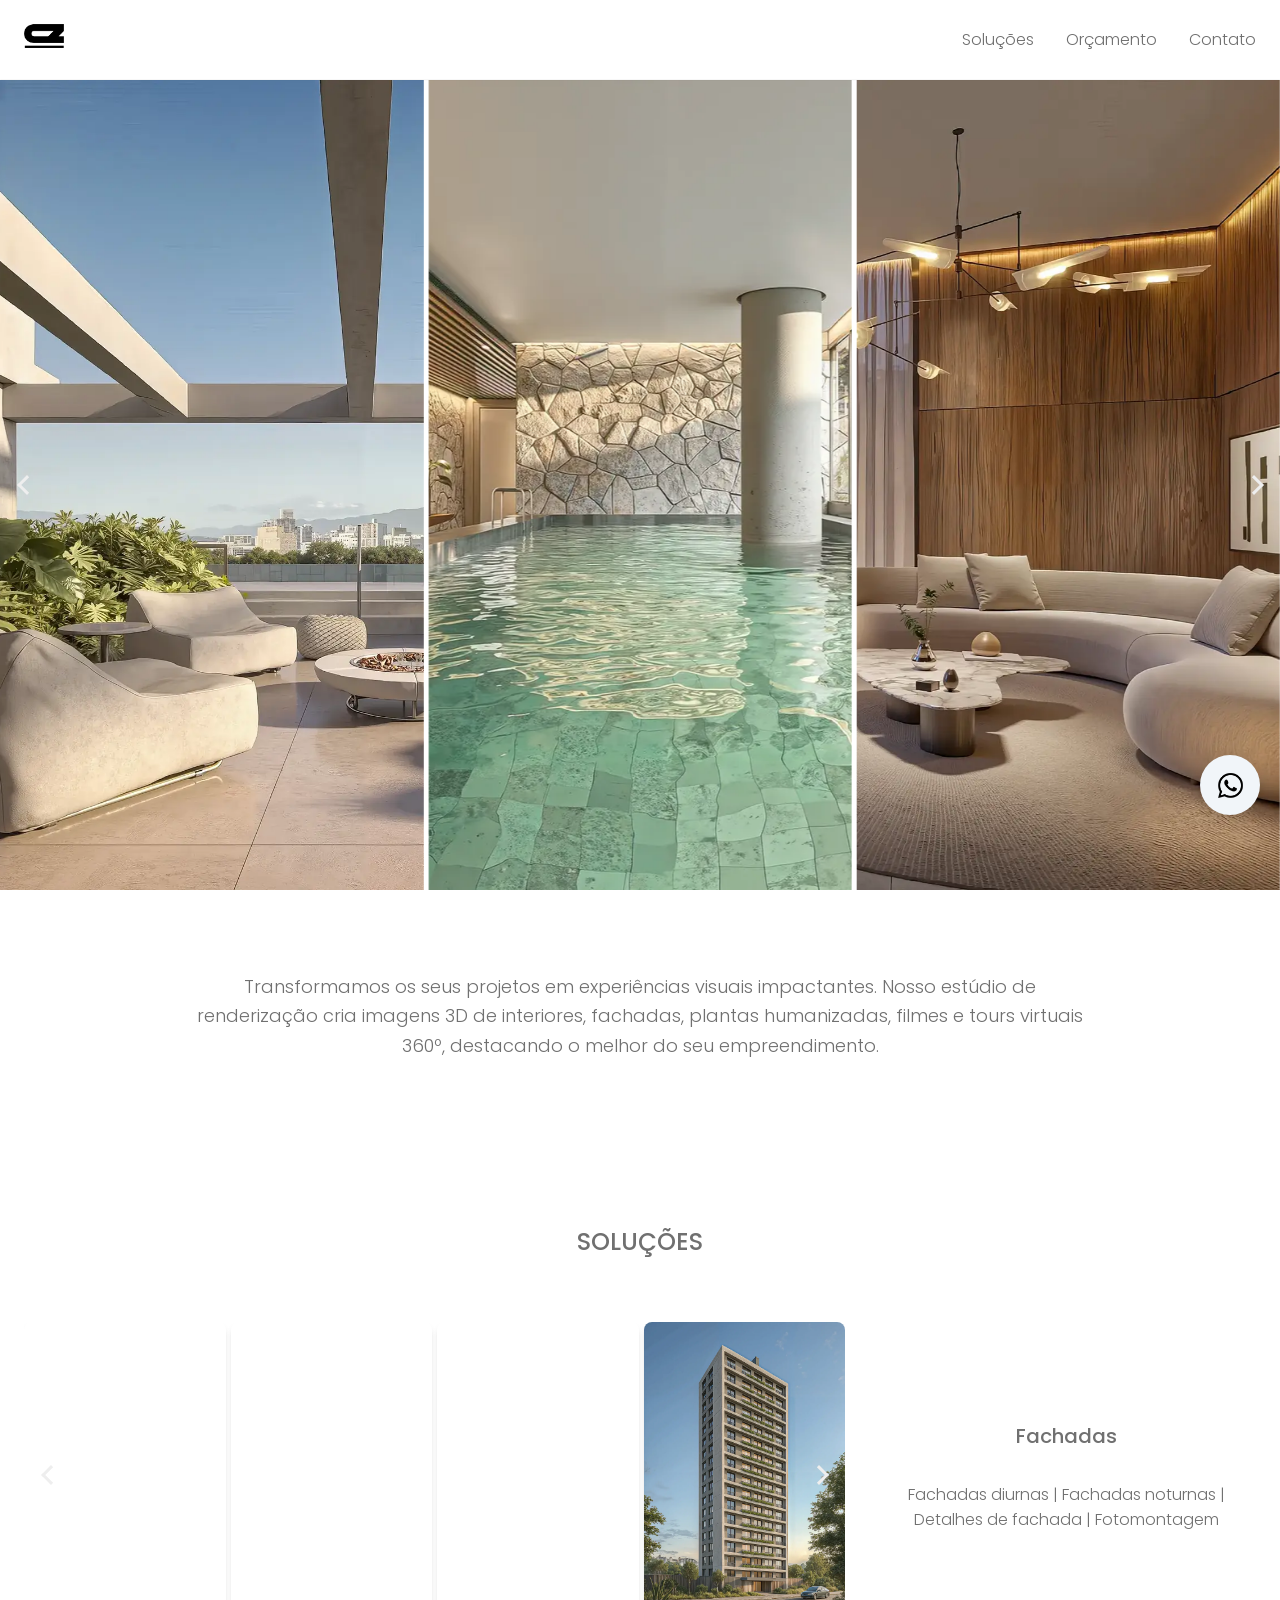
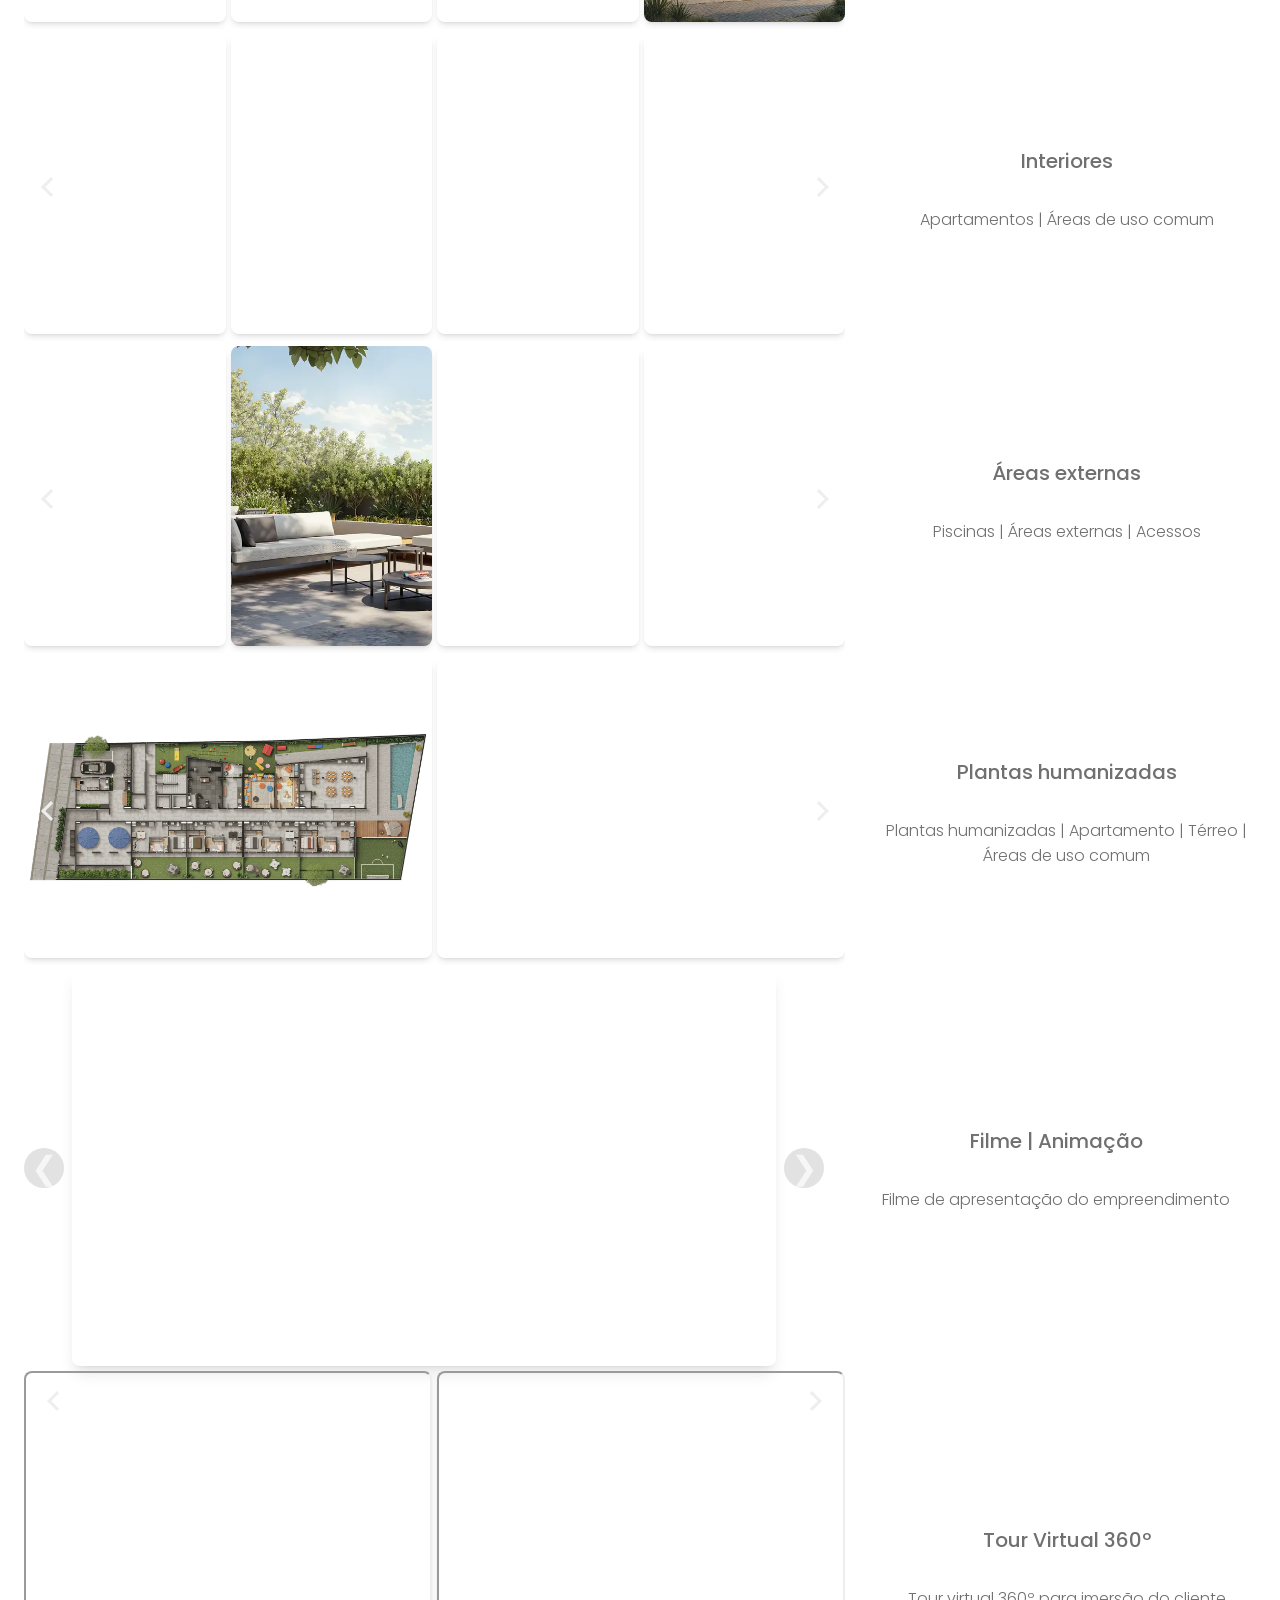
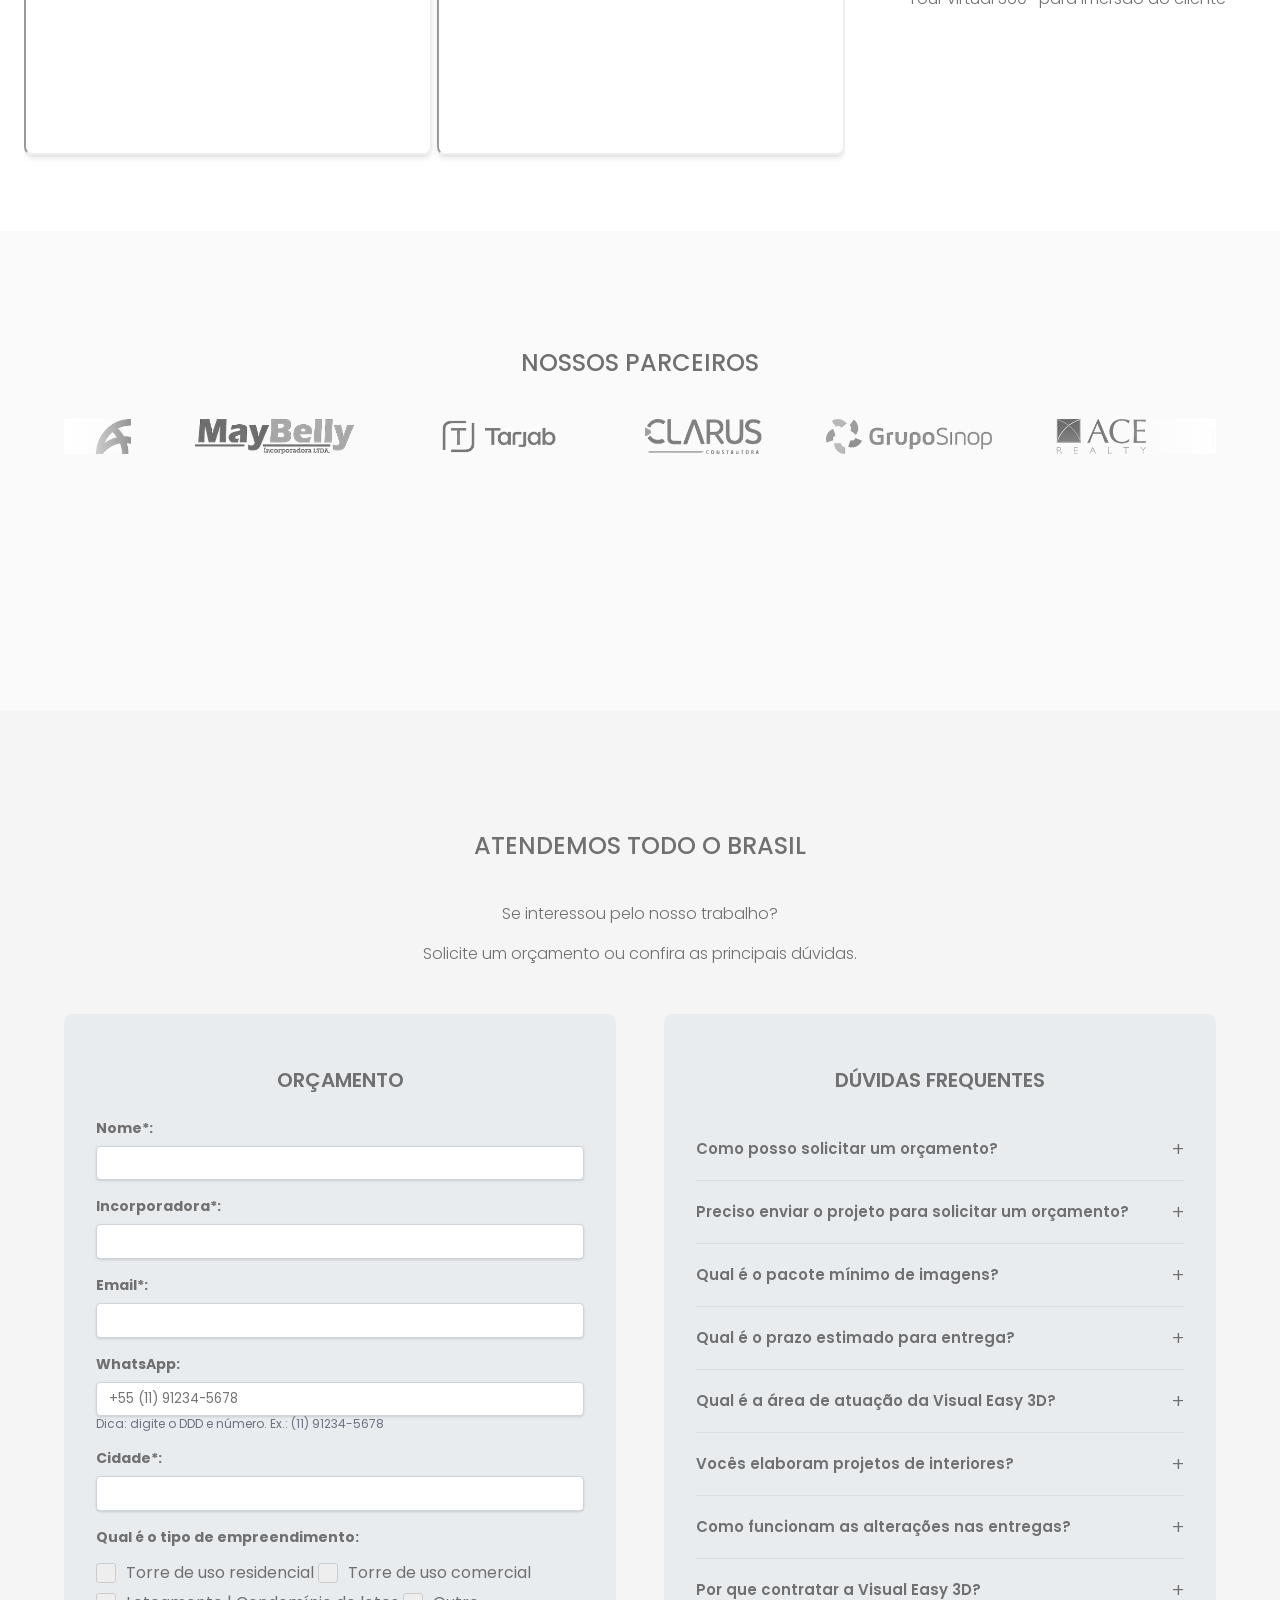
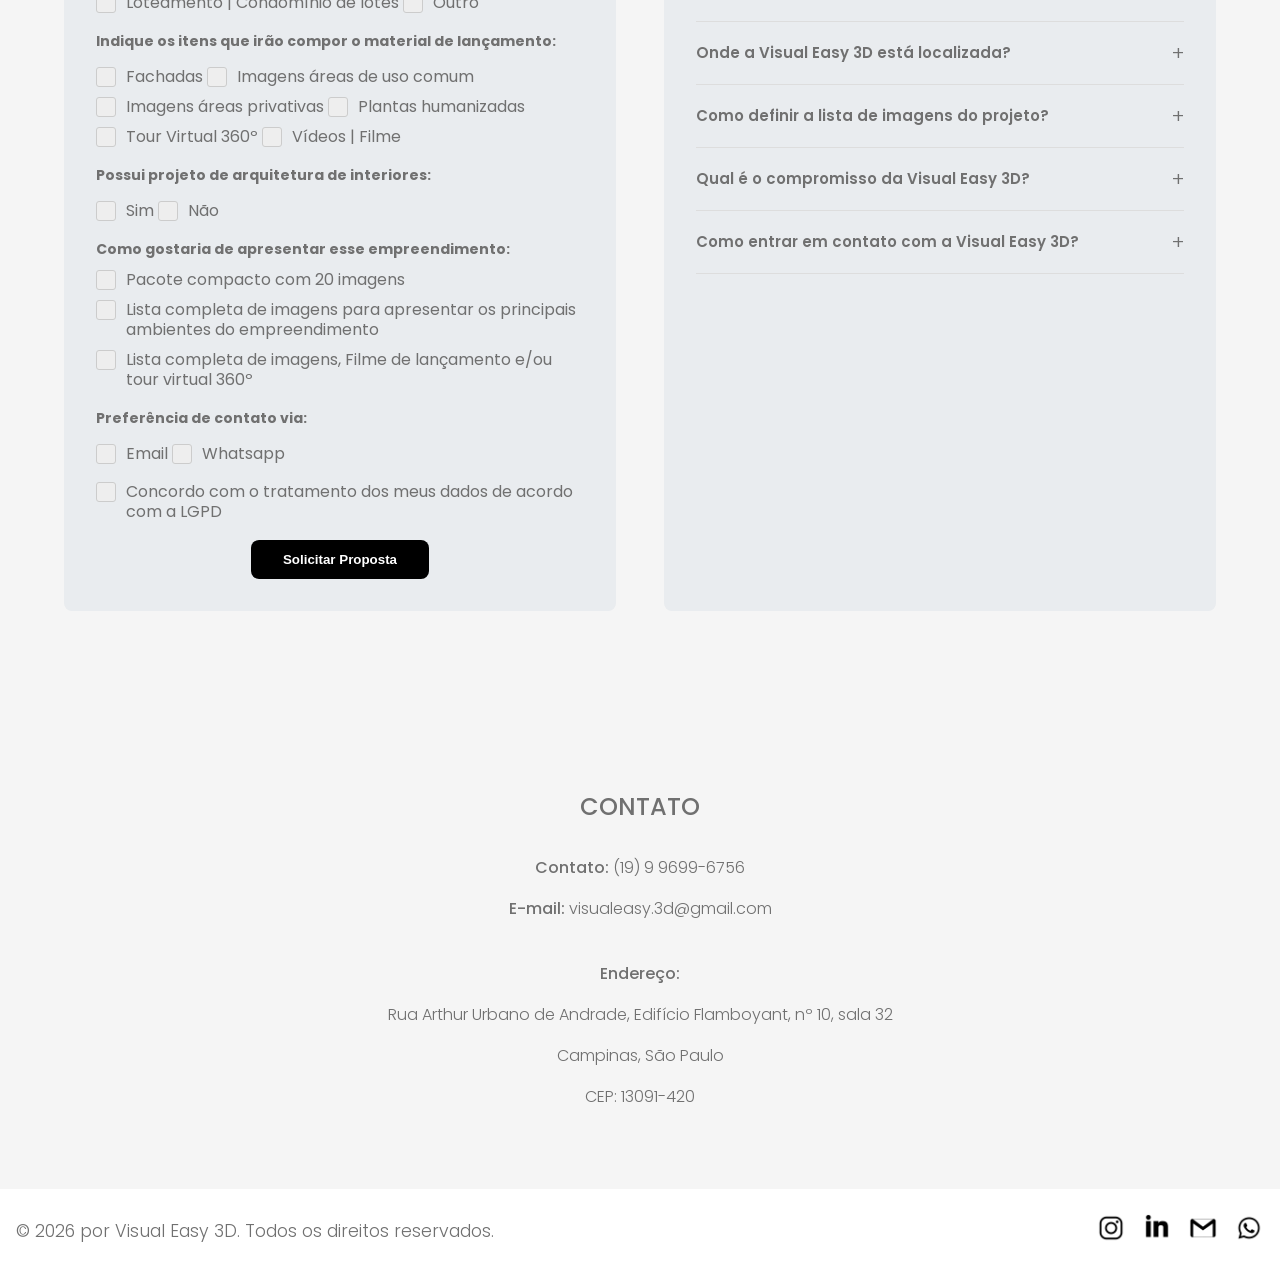
==== index.html @ dca9a492 "fix(ui): restore native src to initial viewport slides and thumbs to prevent white box flashes; redu" ====
<!DOCTYPE html>
<html lang="pt-BR">

<head>
    <meta charset="UTF-8" />
    <meta name="viewport" content="width=device-width, initial-scale=1.0" />
    <meta name="theme-color" content="#ffffff" />
    <title>Visual Easy 3D - Estúdio de Renderização Profissional</title>

    <!-- CANONICAL -->
    <link rel="canonical" href="https://visualeasy.com.br/" />
    <link rel="alternate" href="https://visualeasy.com.br/" hreflang="pt-BR" />

    <link rel="icon" href="public/assets/identidade_visual/favicon.webp?v=12" type="image/webp" />

    <!-- Otimização de Performance (Preconnect + DNS Prefetch) -->
    <link rel="preconnect" href="https://fonts.googleapis.com" />
    <link rel="preconnect" href="https://fonts.gstatic.com" crossorigin />
    <link rel="preconnect" href="https://cdn.jsdelivr.net" crossorigin />
    <link rel="dns-prefetch" href="https://cdnjs.cloudflare.com" />
    <link rel="dns-prefetch" href="https://www.googletagmanager.com" />
    <link rel="dns-prefetch" href="https://www.google-analytics.com" />
    <link rel="dns-prefetch" href="https://tour360.meupasseiovirtual.com" />

    <!-- Google Analytics (Deferido para não bloquear) -->
    <script async src="https://www.googletagmanager.com/gtag/js?id=G-THZBSRV92T"></script>
    <script src="public/js/ga.js" async></script>

    <!-- SEO Meta Tags -->
    <meta name="description"
        content="Transformamos projetos em experiências visuais impactantes. Estúdio de renderização 3D para interiores, fachadas, plantas humanizadas e tours virtuais 360º." />
    <meta name="keywords"
        content="renderização 3D, imagens 3D, visualização arquitetônica, tour virtual 360, plantas humanizadas, fachadas 3D, interiores 3D, maquete eletrônica" />
    <meta name="author" content="Visual Easy 3D" />
    <meta name="robots" content="index, follow" />
    <meta name="generator" content="Visual Easy 3D" />

    <!-- Open Graph / Social Media -->
    <meta property="og:title" content="Visual Easy 3D - Estúdio de Renderização Profissional" />
    <meta property="og:description"
        content="Transformamos projetos em experiências visuais impactantes com renderização 3D realista. Fachadas, interiores, plantas humanizadas e tours 360º." />
    <meta property="og:type" content="website" />
    <meta property="og:url" content="https://visualeasy.com.br/" />
    <meta property="og:image" content="https://visualeasy.com.br/public/assets/identidade_visual/preview.jpg" />
    <meta property="og:site_name" content="Visual Easy 3D" />
    <meta property="og:locale" content="pt_BR" />

    <meta name="twitter:card" content="summary_large_image" />
    <meta name="twitter:title" content="Visual Easy 3D - Estúdio de Renderização Profissional" />
    <meta name="twitter:description"
        content="Transformamos projetos em experiências visuais impactantes. Estúdio de renderização 3D de interiores, fachadas e tours 360º." />
    <meta name="twitter:image" content="https://visualeasy.com.br/public/assets/identidade_visual/preview.jpg" />

    <!-- Preload LCP Images -->
    <link rel="preload" href="public/assets/identidade_visual/logo.webp?v=12" as="image" type="image/webp" />
    <link rel="preload" href="public/assets/section_02_carrossel/01.webp" as="image" fetchpriority="high"
        type="image/webp" />

    <!-- CSS Fonts & Libs (Otimizado com display=swap) -->
    <link href="https://fonts.googleapis.com/css2?family=Poppins:wght@300;400;500;600;700&display=swap"
        rel="stylesheet" />

    <link rel="stylesheet" href="https://cdn.jsdelivr.net/npm/swiper@11.2.3/swiper-bundle.min.css"
        integrity="sha384-zbY5EMKmn4yBZTowVWvlH3B+0PyH7ls7rIXkRnKGl96VLxGHP1M0f4ODs62u4DKQ" crossorigin="anonymous" />

    <!-- Custom CSS (Otimizado) -->
    <link rel="preload" href="public/css/style.min.css?v=12" as="style" />
    <link rel="stylesheet" href="public/css/style.min.css?v=12">

    <!-- Schema.org: ProfessionalService -->
    <script type="application/ld+json">
      {
        "@context": "https://schema.org",
        "@type": "ProfessionalService",
        "name": "Visual Easy 3D",
        "description": "Estúdio especializado em renderização 3D para projetos arquitetônicos. Criamos imagens fotorrealistas de fachadas, interiores, plantas humanizadas e tours virtuais 360º.",
        "address": {
          "@type": "PostalAddress",
          "streetAddress": "Rua Arthur Urbano de Andrade, Edifício Flamboyant, nº 10, sala 32",
          "addressLocality": "Campinas",
          "addressRegion": "SP",
          "postalCode": "13091-420",
          "addressCountry": "BR"
        },
        "geo": {
          "@type": "GeoCoordinates",
          "latitude": "-22.9064",
          "longitude": "-47.0616"
        },
        "telephone": "+5519996996756",
        "email": "visualeasy.3d@gmail.com",
        "url": "https://visualeasy.com.br",
        "image": "https://visualeasy.com.br/public/assets/identidade_visual/logo.webp?v=12",
        "logo": "https://visualeasy.com.br/public/assets/identidade_visual/logo.webp?v=12",
        "sameAs": [
          "https://www.instagram.com/visual.easy/",
          "https://www.linkedin.com/company/visual-easy-3d/"
        ],
        "priceRange": "$$",
        "areaServed": { "@type": "Country", "name": "Brasil" },
        "openingHoursSpecification": [
          {
            "@type": "OpeningHoursSpecification",
            "dayOfWeek": ["Monday", "Tuesday", "Wednesday", "Thursday", "Friday"],
            "opens": "09:00",
            "closes": "18:00"
          }
        ],
        "hasOfferCatalog": {
          "@type": "OfferCatalog",
          "name": "Serviços de Renderização 3D",
          "itemListElement": [
            { "@type": "Offer", "itemOffered": { "@type": "Service", "name": "Renderização de Fachadas", "description": "Fachadas diurnas e noturnas, detalhes arquitetônicos e fotomontagem" } },
            { "@type": "Offer", "itemOffered": { "@type": "Service", "name": "Renderização de Interiores", "description": "Apartamentos e áreas de uso comum com acabamentos realistas" } },
            { "@type": "Offer", "itemOffered": { "@type": "Service", "name": "Plantas Humanizadas", "description": "Plantas humanizadas de apartamentos, térreo e áreas comuns" } },
            { "@type": "Offer", "itemOffered": { "@type": "Service", "name": "Tour Virtual 360°", "description": "Tour virtual 360º imersivo para experiência do cliente" } },
            { "@type": "Offer", "itemOffered": { "@type": "Service", "name": "Filme e Animação 3D", "description": "Filmes de apresentação de empreendimentos" } }
          ]
        }
      }
    </script>

    <!-- Schema.org: FAQPage (AEO - Answer Engine Optimization) -->
    <script type="application/ld+json">
      {
        "@context": "https://schema.org",
        "@type": "FAQPage",
        "mainEntity": [
          { "@type": "Question", "name": "Como posso solicitar um orçamento de renderização 3D?", "acceptedAnswer": { "@type": "Answer", "text": "Você pode solicitar um orçamento de forma prática pelo formulário do site, via e-mail (visualeasy.3d@gmail.com) ou pelo WhatsApp (19) 9 9699-6756. Escolha o canal que for mais conveniente para você!" }},
          { "@type": "Question", "name": "Preciso enviar o projeto para solicitar um orçamento?", "acceptedAnswer": { "@type": "Answer", "text": "Sim, é necessário enviar o projeto para que possamos elaborar o orçamento. Aceitamos arquivos nos formatos PDF ou DWG." }},
          { "@type": "Question", "name": "Qual é o pacote mínimo de imagens 3D?", "acceptedAnswer": { "@type": "Answer", "text": "Nosso orçamento mínimo contempla a criação de 20 imagens realistas." }},
          { "@type": "Question", "name": "Qual é o prazo estimado para entrega das renderizações?", "acceptedAnswer": { "@type": "Answer", "text": "O prazo de entrega é definido após a análise detalhada do projeto. Garantimos pontualidade e qualidade em todas as entregas." }},
          { "@type": "Question", "name": "Qual é a área de atuação da Visual Easy 3D?", "acceptedAnswer": { "@type": "Answer", "text": "Atendemos incorporadoras de todo o Brasil, desenvolvendo soluções visuais realistas para torres residenciais e comerciais." }},
          { "@type": "Question", "name": "Vocês elaboram projetos de interiores?", "acceptedAnswer": { "@type": "Answer", "text": "Sim! Nossa equipe é formada por arquitetos especializados, prontos para criar projetos de interiores com alto nível de detalhamento e realismo." }},
          { "@type": "Question", "name": "Como funcionam as alterações nas entregas?", "acceptedAnswer": { "@type": "Answer", "text": "Após a entrega inicial, o cliente pode revisar e solicitar ajustes. Todo orçamento inclui uma revisão gratuita. Revisões extras podem ser solicitadas à parte." }},
          { "@type": "Question", "name": "Por que contratar a Visual Easy 3D?", "acceptedAnswer": { "@type": "Answer", "text": "Na Visual Easy 3D, criamos representações realistas que aproximam o futuro e a realidade, ajudando a destacar seu empreendimento no mercado imobiliário." }}
        ]
      }
    </script>
</head>

<body class="bg-white">
    <!-- Skip Link (Acessibilidade) -->
    <a href="#main-content" class="skip-link">Pular para o conteúdo principal</a>



    <header class="bg-white py-4 px-6 fixed w-full z-50 shadow-sm">
        <div class="container mx-auto flex items-center justify-between">
            <h1 class="sr-only">Visual Easy 3D - Estúdio de Renderização Profissional e Tour Virtual 360</h1>

            <div class="font-bold">
                <a href="https://visualeasy.com.br/" id="logo" aria-label="Visual Easy 3D - Voltar ao topo">
                    <img src="public/assets/identidade_visual/logo.webp?v=12"
                        alt="Logotipo Visual Easy 3D - Estúdio especializado em renderização 3D arquitetônica de alta qualidade"
                        class="logo" width="160" height="40" />
                </a>
            </div>

            <button id="menu-toggle" class="block md:hidden text-black focus:outline-none z-50 relative"
                aria-label="Menu" aria-expanded="false" aria-controls="menu">
                <div class="w-6 h-6 flex items-center justify-center relative">
                    <span id="bar-1"
                        class="transform transition-all duration-300 absolute h-0.5 w-5 bg-black top-1"></span>
                    <span id="bar-2"
                        class="transform transition-all duration-300 absolute h-0.5 w-5 bg-black top-2.5"></span>
                    <span id="bar-3"
                        class="transform transition-all duration-300 absolute h-0.5 w-5 bg-black top-4"></span>
                </div>
            </button>

            <div id="menu-overlay"
                class="fixed inset-0 bg-black bg-opacity-50 z-40 hidden transition-opacity duration-300 opacity-0">
            </div>

            <nav id="menu"
                class="fixed top-0 right-0 h-screen w-64 bg-white shadow-lg transform translate-x-full transition-transform duration-300 ease-in-out z-40 flex flex-col p-6 pt-20 md:static md:h-auto md:w-auto md:bg-transparent md:shadow-none md:transform-none md:transition-none md:p-0 md:pt-0 md:translate-x-0 md:flex-row md:items-center md:space-y-0 md:space-x-8">
                <a href="https://visualeasy.com.br/#solucoes"
                    class="font-thin hover:text-primary transition duration-300 py-3 border-b border-gray-200 md:border-none md:py-0">
                    Soluções
                </a>
                <a href="https://visualeasy.com.br/#orcamento"
                    class="font-thin hover:text-primary transition duration-300 py-3 border-b border-gray-200 md:border-none md:py-0">
                    Orçamento
                </a>
                <a href="https://visualeasy.com.br/#contato"
                    class="font-thin hover:text-primary transition duration-300 py-3 border-b border-gray-200 md:border-none md:py-0">
                    Contato
                </a>
            </nav>
        </div>
    </header>

    <main id="main-content">
        <section class="pt-20 relative">
            <div class="swiper main-swiper">
                <div class="swiper-wrapper">
                    <div class="swiper-slide">
                        <img src="public/assets/section_02_carrossel/01.webp"
                            alt="Renderização fotorrealista de fachada principal de empreendimento residencial de alto padrão com iluminação diurna e tratamento paisagístico"
                            class="w-full object-cover" loading="eager" decoding="sync" width="1920" height="1080"
                            fetchpriority="high" />
                    </div>
                    <div class="swiper-slide">
                        <img src="public/assets/section_02_carrossel/02.webp" alt="Perspectiva angular de fachada contemporânea com detalhes em vidro e concreto aparente destacando a volumetria arquitetônica do edifício" class="w-full object-cover" loading="lazy" decoding="async" width="1920" height="1080" />
                    </div>
                    <div class="swiper-slide">
                        <img src="public/assets/section_02_carrossel/03.webp" alt="Render de área externa exclusiva com piscina infinity, deck molhado e paisagismo integrado em ambiente de lazer de condomínio" class="w-full object-cover" loading="lazy" decoding="async" width="1920" height="1080" />
                    </div>
                    <div class="swiper-slide">
                        <img src="public/assets/section_02_carrossel/04.webp" alt="Visualização hiperrealista de área de lazer com piscina, jardins e espaço gourmet ao ar livre com detalhes de iluminação e texturas naturais" class="w-full object-cover" loading="lazy" decoding="async" width="1920" height="1080" />
                    </div>
                    <div class="swiper-slide">
                        <img src="public/assets/section_02_carrossel/05.webp" alt="Renderização de interior de apartamento de luxo com sala integrada, mobiliário contemporâneo e amplas aberturas para luz natural" class="w-full object-cover" loading="lazy" decoding="async" width="1920" height="1080" />
                    </div>
                    <div class="swiper-slide">
                        <img src="[data-uri]"
                            data-src="public/assets/section_02_carrossel/06.webp"
                            alt="Sala de estar de alto padrão com design de interiores premium, pé-direito duplo e acabamentos sofisticados em render 3D ultrarrealista"
                            class="w-full object-cover" loading="lazy" decoding="async" width="1920" height="1080" />
                    </div>
                    <div class="swiper-slide">
                        <img src="[data-uri]"
                            data-src="public/assets/section_02_carrossel/07.webp"
                            alt="Cozinha gourmet com ilha central, armários planejados e eletrodomésticos de última geração em apartamento premium renderizado em 3D"
                            class="w-full object-cover" loading="lazy" decoding="async" width="1920" height="1080" />
                    </div>
                    <div class="swiper-slide">
                        <img src="[data-uri]"
                            data-src="public/assets/section_02_carrossel/08.webp"
                            alt="Planta humanizada de apartamento tipo com distribuição otimizada, 3 dormitórios, varanda gourmet e acabamentos realistas em renderização vista superior"
                            class="w-full object-cover" loading="lazy" decoding="async" width="1920" height="1080" />
                    </div>
                </div>
                <div class="swiper-button-prev" aria-label="Imagem anterior"></div>
                <div class="swiper-button-next" aria-label="Próxima imagem"></div>
            </div>

            <div class="main-thumbs-container">
                <div class="swiper main-thumbs-swiper">
                    <div class="swiper-wrapper">
                        <div class="swiper-slide">
                            <img src="public/assets/section_02_carrossel/01.webp"
                                alt="Miniatura de fachada moderna residencial com tratamento de luz diurna e elementos arquitetônicos contemporâneos"
                                loading="lazy" decoding="async" width="120" height="80" />
                        </div>
                        <div class="swiper-slide">
                            <img src="public/assets/section_02_carrossel/02.webp" alt="Miniatura de perspectiva lateral da fachada com detalhes de revestimento e volumetria de projeto arquitetônico premium" loading="lazy" decoding="async" width="120" height="80" />
                        </div>
                        <div class="swiper-slide">
                            <img src="public/assets/section_02_carrossel/03.webp" alt="Miniatura de área externa exclusiva com piscina e paisagismo integrado em ambiente de lazer de alto padrão" loading="lazy" decoding="async" width="120" height="80" />
                        </div>
                        <div class="swiper-slide">
                            <img src="public/assets/section_02_carrossel/04.webp" alt="Miniatura de área de lazer completa com piscina, deck molhado e espaço gourmet para convivência em condomínio" loading="lazy" decoding="async" width="120" height="80" />
                        </div>
                        <div class="swiper-slide">
                            <img src="public/assets/section_02_carrossel/05.webp" alt="Miniatura de interior de apartamento com sala ampla, decoração sofisticada e iluminação natural abundante" loading="lazy" decoding="async" width="120" height="80" />
                        </div>
                        <div class="swiper-slide">
                            <img src="[data-uri]"
                                data-src="public/assets/section_02_carrossel/06.webp"
                                alt="Miniatura de sala de estar contemporânea com pé-direito elevado, mobiliário exclusivo e detalhes arquitetônicos premium"
                                loading="lazy" decoding="async" width="120" height="80" />
                        </div>
                        <div class="swiper-slide">
                            <img src="[data-uri]"
                                data-src="public/assets/section_02_carrossel/07.webp"
                                alt="Miniatura de cozinha planejada com ilha central, equipamentos de alta performance e integração com área social"
                                loading="lazy" decoding="async" width="120" height="80" />
                        </div>
                        <div class="swiper-slide">
                            <img src="[data-uri]"
                                data-src="public/assets/section_02_carrossel/08.webp"
                                alt="Miniatura de planta humanizada vista superior com layout otimizado, mobiliário e diferenciação de ambientes por texturas"
                                loading="lazy" decoding="async" width="120" height="80" />
                        </div>
                    </div>
                </div>
            </div>
        </section>

        <section class="py-16 px-6">
            <div class="container mx-auto max-w-4xl text-center">
                <p class="text-lg leading-relaxed font-thin">
                    Transformamos os seus projetos em experiências visuais impactantes.
                    Nosso estúdio de renderização cria imagens 3D de interiores, fachadas,
                    plantas humanizadas, filmes e tours virtuais 360º, destacando o melhor
                    do seu empreendimento.
                </p>
            </div>
        </section>

        <section id="solucoes" class="py-16 px-6">
            <div class="container mx-auto">
                <h2 class="text-2xl font-medium mb-16 text-center">SOLUÇÕES</h2>

                <!-- Fachadas -->
                <div class="flex flex-col md:flex-row items-center carousel-container mb-[5px] md:gap-8 md:mb-[5px]">
                    <div class="w-full md:w-2/3 swiper-container mb-8 md:mb-0">
                        <div class="swiper fachada-swiper solution-swiper multi-image-swiper">
                            <div class="swiper-wrapper">
                                <div class="swiper-slide">
                                    <img src="public/assets/section_04/fachadas/fachada_01.webp"
                                        alt="Fachada principal..."
                                        class="w-full h-96 object-contain rounded-lg shadow-md cursor-pointer modal-trigger"
                                        loading="lazy" decoding="async" width="720" height="384"
                                        data-swiper-modal="fachada-swiper" />
                                </div>
                                <div class="swiper-slide">
                                    <img src="public/assets/section_04/fachadas/fachada_02.webp" alt="Fachada noturna..." class="w-full h-96 object-contain rounded-lg shadow-md cursor-pointer modal-trigger" loading="lazy" decoding="async" width="720" height="384" data-swiper-modal="fachada-swiper" />
                                </div>
                                <div class="swiper-slide">
                                    <img src="public/assets/section_04/fachadas/fachada_03.webp" alt="Detalhe..." class="w-full h-96 object-contain rounded-lg shadow-md cursor-pointer modal-trigger" loading="lazy" decoding="async" width="720" height="384" data-swiper-modal="fachada-swiper" />
                                </div>
                                <div class="swiper-slide">
                                    <img src="public/assets/section_04/fachadas/fachada_04.webp" alt="Perspectiva aérea..." class="w-full h-96 object-contain rounded-lg shadow-md cursor-pointer modal-trigger" loading="lazy" decoding="async" width="720" height="384" data-swiper-modal="fachada-swiper" />
                                </div>
                                <div class="swiper-slide">
                                    <img src="public/assets/section_04/fachadas/fachada_05.webp" alt="Vista aérea frontal..." class="w-full h-96 object-contain rounded-lg shadow-md cursor-pointer modal-trigger" loading="lazy" decoding="async" width="720" height="384" data-swiper-modal="fachada-swiper" />
                                </div>
                                <div class="swiper-slide">
                                    <img src="[data-uri]"
                                        data-src="public/assets/section_04/fachadas/fachada_06.webp"
                                        alt="Render fotorrealista..."
                                        class="w-full h-96 object-contain rounded-lg shadow-md cursor-pointer modal-trigger"
                                        loading="lazy" decoding="async" width="720" height="384"
                                        data-swiper-modal="fachada-swiper" />
                                </div>
                                <div class="swiper-slide">
                                    <img src="[data-uri]"
                                        data-src="public/assets/section_04/fachadas/fachada_07.webp"
                                        alt="Perspectiva lateral..."
                                        class="w-full h-96 object-contain rounded-lg shadow-md cursor-pointer modal-trigger"
                                        loading="lazy" decoding="async" width="720" height="384"
                                        data-swiper-modal="fachada-swiper" />
                                </div>
                                <div class="swiper-slide">
                                    <img src="[data-uri]"
                                        data-src="public/assets/section_04/fachadas/fachada_08.webp"
                                        alt="Fachada em perspectiva..."
                                        class="w-full h-96 object-contain rounded-lg shadow-md cursor-pointer modal-trigger"
                                        loading="lazy" decoding="async" width="720" height="384"
                                        data-swiper-modal="fachada-swiper" />
                                </div>
                            </div>
                            <div class="swiper-button-prev" aria-label="Fachada anterior"></div>
                            <div class="swiper-button-next" aria-label="Próxima fachada"></div>
                        </div>
                    </div>
                    <div class="w-full md:w-1/3 flex flex-col items-center justify-center text-center mb-mobile-extra">
                        <h3 class="text-xl font-medium mb-4">Fachadas</h3>
                        <p class="font-thin">Fachadas diurnas | Fachadas noturnas | Detalhes de fachada | Fotomontagem
                        </p>
                    </div>
                </div>

                <!-- Interiores -->
                <div class="flex flex-col md:flex-row items-center carousel-container mb-[5px] md:gap-8 md:mb-[5px]">
                    <div class="w-full md:w-2/3 swiper-container mb-8 md:mb-0">
                        <div class="swiper interiores-swiper solution-swiper multi-image-swiper">
                            <div class="swiper-wrapper">
                                <div class="swiper-slide">
                                    <img src="public/assets/section_04/interiores/interior_01.webp"
                                        alt="Sala de estar..."
                                        class="w-full h-96 object-contain rounded-lg shadow-md cursor-pointer modal-trigger"
                                        loading="lazy" decoding="async" width="720" height="384"
                                        data-swiper-modal="interiores-swiper" />
                                </div>
                                <div class="swiper-slide">
                                    <img src="public/assets/section_04/interiores/interior_02.webp" alt="Cozinha integrada..." class="w-full h-96 object-contain rounded-lg shadow-md cursor-pointer modal-trigger" loading="lazy" decoding="async" width="720" height="384" data-swiper-modal="interiores-swiper" />
                                </div>
                                <div class="swiper-slide">
                                    <img src="public/assets/section_04/interiores/interior_03.webp" alt="Suíte master..." class="w-full h-96 object-contain rounded-lg shadow-md cursor-pointer modal-trigger" loading="lazy" decoding="async" width="720" height="384" data-swiper-modal="interiores-swiper" />
                                </div>
                                <div class="swiper-slide">
                                    <img src="public/assets/section_04/interiores/interior_04.webp" alt="Banheiro suíte..." class="w-full h-96 object-contain rounded-lg shadow-md cursor-pointer modal-trigger" loading="lazy" decoding="async" width="720" height="384" data-swiper-modal="interiores-swiper" />
                                </div>
                                <div class="swiper-slide">
                                    <img src="public/assets/section_04/interiores/interior_05.webp" alt="Home office..." class="w-full h-96 object-contain rounded-lg shadow-md cursor-pointer modal-trigger" loading="lazy" decoding="async" width="720" height="384" data-swiper-modal="interiores-swiper" />
                                </div>
                                <div class="swiper-slide">
                                    <img src="[data-uri]"
                                        data-src="public/assets/section_04/interiores/interior_06.webp"
                                        alt="Sala de jantar..."
                                        class="w-full h-96 object-contain rounded-lg shadow-md cursor-pointer modal-trigger"
                                        loading="lazy" decoding="async" width="720" height="384"
                                        data-swiper-modal="interiores-swiper" />
                                </div>
                                <div class="swiper-slide">
                                    <img src="[data-uri]"
                                        data-src="public/assets/section_04/interiores/interior_07.webp"
                                        alt="Home theater..."
                                        class="w-full h-96 object-contain rounded-lg shadow-md cursor-pointer modal-trigger"
                                        loading="lazy" decoding="async" width="720" height="384"
                                        data-swiper-modal="interiores-swiper" />
                                </div>
                                <div class="swiper-slide">
                                    <img src="[data-uri]"
                                        data-src="public/assets/section_04/interiores/interior_08.webp"
                                        alt="Varanda gourmet..."
                                        class="w-full h-96 object-contain rounded-lg shadow-md cursor-pointer modal-trigger"
                                        loading="lazy" decoding="async" width="720" height="384"
                                        data-swiper-modal="interiores-swiper" />
                                </div>
                            </div>
                            <div class="swiper-button-prev" aria-label="Interior anterior"></div>
                            <div class="swiper-button-next" aria-label="Próximo interior"></div>
                        </div>
                    </div>
                    <div class="w-full md:w-1/3 flex flex-col items-center justify-center text-center mb-mobile-extra">
                        <h3 class="text-xl font-medium mb-4">Interiores</h3>
                        <p class="font-thin">Apartamentos | Áreas de uso comum</p>
                    </div>
                </div>

                <!-- Áreas Externas -->
                <div class="flex flex-col md:flex-row items-center carousel-container mb-[5px] md:gap-8 md:mb-[5px]">
                    <div class="w-full md:w-2/3 swiper-container mb-8 md:mb-0">
                        <div class="swiper areas-externas-swiper solution-swiper multi-image-swiper">
                            <div class="swiper-wrapper">
                                <div class="swiper-slide">
                                    <img src="public/assets/section_04/areas_externas/exterior_01.webp"
                                        alt="Piscina com borda infinita..."
                                        class="w-full h-96 object-contain rounded-lg shadow-md cursor-pointer modal-trigger"
                                        loading="lazy" decoding="async" width="720" height="384"
                                        data-swiper-modal="areas-externas-swiper" />
                                </div>
                                <div class="swiper-slide">
                                    <img src="public/assets/section_04/areas_externas/exterior_02.webp" alt="Espaço gourmet..." class="w-full h-96 object-contain rounded-lg shadow-md cursor-pointer modal-trigger" loading="lazy" decoding="async" width="720" height="384" data-swiper-modal="areas-externas-swiper" />
                                </div>
                                <div class="swiper-slide">
                                    <img src="public/assets/section_04/areas_externas/exterior_03.webp" alt="Área de lazer noturna..." class="w-full h-96 object-contain rounded-lg shadow-md cursor-pointer modal-trigger" loading="lazy" decoding="async" width="720" height="384" data-swiper-modal="areas-externas-swiper" />
                                </div>
                                <div class="swiper-slide">
                                    <img src="public/assets/section_04/areas_externas/exterior_04.webp" alt="Playground..." class="w-full h-96 object-contain rounded-lg shadow-md cursor-pointer modal-trigger" loading="lazy" decoding="async" width="720" height="384" data-swiper-modal="areas-externas-swiper" />
                                </div>
                                <div class="swiper-slide">
                                    <img src="public/assets/section_04/areas_externas/exterior_05.webp" alt="Área de convivência..." class="w-full h-96 object-contain rounded-lg shadow-md cursor-pointer modal-trigger" loading="lazy" decoding="async" width="720" height="384" data-swiper-modal="areas-externas-swiper" />
                                </div>
                                <div class="swiper-slide">
                                    <img src="[data-uri]"
                                        data-src="public/assets/section_04/areas_externas/exterior_06.webp"
                                        alt="Terraço..."
                                        class="w-full h-96 object-contain rounded-lg shadow-md cursor-pointer modal-trigger"
                                        loading="lazy" decoding="async" width="720" height="384"
                                        data-swiper-modal="areas-externas-swiper" />
                                </div>
                                <div class="swiper-slide">
                                    <img src="[data-uri]"
                                        data-src="public/assets/section_04/areas_externas/exterior_07.webp"
                                        alt="Quadra poliesportiva..."
                                        class="w-full h-96 object-contain rounded-lg shadow-md cursor-pointer modal-trigger"
                                        loading="lazy" decoding="async" width="720" height="384"
                                        data-swiper-modal="areas-externas-swiper" />
                                </div>
                                <div class="swiper-slide">
                                    <img src="[data-uri]"
                                        data-src="public/assets/section_04/areas_externas/exterior_08.webp"
                                        alt="Praça central..."
                                        class="w-full h-96 object-contain rounded-lg shadow-md cursor-pointer modal-trigger"
                                        loading="lazy" decoding="async" width="720" height="384"
                                        data-swiper-modal="areas-externas-swiper" />
                                </div>
                            </div>
                            <div class="swiper-button-prev" aria-label="Área externa anterior"></div>
                            <div class="swiper-button-next" aria-label="Próxima área externa"></div>
                        </div>
                    </div>
                    <div class="w-full md:w-1/3 flex flex-col items-center justify-center text-center">
                        <h3 class="text-xl font-medium mb-4">Áreas externas</h3>
                        <p class="font-thin">Piscinas | Áreas externas | Acessos</p>
                    </div>
                </div>

                <!-- Plantas -->
                <div class="flex flex-col md:flex-row items-center carousel-container mb-[5px] md:gap-8 md:mb-[5px]">
                    <div class="w-full md:w-2/3 swiper-container mb-8 md:mb-0">
                        <div class="swiper plantas-swiper solution-swiper dual-image-swiper">
                            <div class="swiper-wrapper">
                                <div class="swiper-slide">
                                    <img src="public/assets/section_04/humanizadas/planta_terreo.webp" alt="Planta térreo..." class="w-full h-96 object-contain rounded-lg shadow-md cursor-pointer modal-trigger" loading="lazy" decoding="async" width="720" height="384" data-swiper-modal="plantas-swiper" />
                                </div>
                                <div class="swiper-slide">
                                    <img src="[data-uri]"
                                        data-src="public/assets/section_04/humanizadas/planta_pavimento_1.webp"
                                        alt="Planta 1º pavimento..."
                                        class="w-full h-96 object-contain rounded-lg shadow-md cursor-pointer modal-trigger"
                                        loading="lazy" decoding="async" width="720" height="384"
                                        data-swiper-modal="plantas-swiper" />
                                </div>
                                <div class="swiper-slide">
                                    <img src="[data-uri]"
                                        data-src="public/assets/section_04/humanizadas/planta_pavimento_tipo.webp"
                                        alt="Planta pavimento tipo..."
                                        class="w-full h-96 object-contain rounded-lg shadow-md cursor-pointer modal-trigger"
                                        loading="lazy" decoding="async" width="720" height="384"
                                        data-swiper-modal="plantas-swiper" />
                                </div>
                                <div class="swiper-slide">
                                    <img src="[data-uri]"
                                        data-src="public/assets/section_04/humanizadas/planta_apto_tipo.webp"
                                        alt="Planta apto tipo..."
                                        class="w-full h-96 object-contain rounded-lg shadow-md cursor-pointer modal-trigger"
                                        loading="lazy" decoding="async" width="720" height="384"
                                        data-swiper-modal="plantas-swiper" />
                                </div>
                            </div>
                            <div class="swiper-button-prev" aria-label="Planta anterior"></div>
                            <div class="swiper-button-next" aria-label="Próxima planta"></div>
                        </div>
                    </div>
                    <div class="w-full md:w-1/3 flex flex-col items-center justify-center text-center mb-mobile-extra">
                        <h3 class="text-xl font-medium mb-4">Plantas humanizadas</h3>
                        <p class="font-thin">Plantas humanizadas | Apartamento | Térreo | Áreas de uso comum</p>
                    </div>
                </div>

                <!-- Vídeos -->
                <div class="flex flex-col md:flex-row items-center carousel-container mb-[5px] md:gap-8 md:mb-[5px]">
                    <div class="w-full md:w-2/3 mb-8 md:mb-0">
                        <div class="flex items-center w-full">
                            <button id="prevVideo" class="video-nav-button mr-2"
                                aria-label="Vídeo anterior">&#10094;</button>
                            <div class="aspect-video flex-1 relative rounded-lg overflow-hidden shadow-lg">
                                <!-- <video id="videoPlayer" class="w-full h-full object-cover" preload="metadata"
                                    playsinline controls controlsList="nodownload" oncontextmenu="return false;"
                                    poster="public/assets/video/thumbnail-video-1.jpg">
                                    <source src="public/assets/video/video-1.mp4" type="video/mp4" />
                                    <source src="public/assets/video/video-1.webm" type="video/webm" />
                                    <track kind="captions" label="Português" src="public/assets/video/captions-pt.vtt"
                                        srclang="pt" />
                                    Seu navegador não suporta o elemento de vídeo HTML5.
                                </video> -->
                                <div
                                    class="video-loading-spinner absolute inset-0 flex items-center justify-center bg-black bg-opacity-40 hidden">
                                    <div class="loading-circle"></div>
                                </div>
                            </div>
                            <button id="nextVideo" class="video-nav-button ml-2"
                                aria-label="Próximo vídeo">&#10095;</button>
                        </div>
                    </div>
                    <div class="w-full md:w-1/3 flex flex-col items-center justify-center text-center mb-mobile-extra">
                        <h3 class="text-xl font-medium mb-4">Filme | Animação</h3>
                        <p class="font-thin">Filme de apresentação do empreendimento</p>
                    </div>
                </div>

                <!-- Tour Virtual -->
                <div class="flex flex-col md:flex-row items-center carousel-container mb-[5px] md:gap-8 md:mb-[5px]">
                    <div class="w-full md:w-2/3 swiper-container mb-8 md:mb-0">
                        <div class="swiper tour-swiper solution-swiper dual-image-swiper">
                            <div class="swiper-wrapper">
                                <div class="swiper-slide">
                                    <iframe src="about:blank"
                                        data-src="https://tour360.meupasseiovirtual.com/070287/319041/tourvirtual/index.html"
                                        class="w-full h-96 object-contain rounded-lg shadow-md" loading="lazy"
                                        decoding="async" title="Tour Virtual 360" allow="xr-spatial-tracking"></iframe>
                                </div>
                                <div class="swiper-slide">
                                    <iframe src="about:blank"
                                        data-src="https://tour360.meupasseiovirtual.com/070287/279671/tourvirtual/index.html"
                                        class="w-full h-96 object-contain rounded-lg shadow-md" loading="lazy"
                                        decoding="async" title="Tour Virtual 360" allow="xr-spatial-tracking"></iframe>
                                </div>
                                <div class="swiper-slide">
                                    <iframe src="about:blank"
                                        data-src="https://tour360.meupasseiovirtual.com/070287/299768/tourvirtual/index.html"
                                        class="w-full h-96 object-contain rounded-lg shadow-md" loading="lazy"
                                        decoding="async" title="Tour Virtual 360" allow="xr-spatial-tracking"></iframe>
                                </div>
                            </div>
                            <div class="swiper-button-prev" aria-label="Tour anterior"></div>
                            <div class="swiper-button-next" aria-label="Próximo tour"></div>
                        </div>
                    </div>
                    <div class="w-full md:w-1/3 flex flex-col items-center justify-center text-center">
                        <h3 class="text-xl font-medium mb-4">Tour Virtual 360º</h3>
                        <p class="font-thin">Tour virtual 360º para imersão do cliente</p>
                    </div>
                </div>


            </div>
        </section>

        <section class="py-24 px-6 bg-white-50 logo-cloud pb-64">
            <div class="container mx-auto max-w-6xl">
                <h2 class="text-2xl font-medium mb-10 text-center">NOSSOS PARCEIROS</h2>
                <div class="flex flex-col md:items-center">
                    <div class="w-full overflow-hidden relative">
                        <div class="logos-slider">
                            <!-- Logos -->
                            <div class="logo-item"><img src="public/assets/section_05_parceiros/logo-af.svg"
                                    alt="Parceiro 1" class="h-8" width="120" height="32" loading="lazy"
                                    decoding="async" /></div>
                            <div class="logo-item"><img src="public/assets/section_05_parceiros/logo-maybelly.svg"
                                    alt="Parceiro 2" class="h-8" width="120" height="32" loading="lazy"
                                    decoding="async" /></div>
                            <div class="logo-item"><img src="public/assets/section_05_parceiros/logo-tarjab.svg"
                                    alt="Parceiro 3" class="h-8" width="120" height="32" loading="lazy"
                                    decoding="async" /></div>
                            <div class="logo-item"><img src="public/assets/section_05_parceiros/logo-clarus.svg"
                                    alt="Parceiro 4" class="h-8" width="120" height="32" loading="lazy"
                                    decoding="async" /></div>
                            <div class="logo-item"><img src="public/assets/section_05_parceiros/logo-grupo-sinop.svg"
                                    alt="Parceiro 5" class="h-8" width="120" height="32" loading="lazy"
                                    decoding="async" /></div>
                            <div class="logo-item"><img src="public/assets/section_05_parceiros/logo-ace-realty.svg"
                                    alt="Parceiro 6" class="h-8" width="120" height="32" loading="lazy"
                                    decoding="async" /></div>
                            <div class="logo-item"><img src="public/assets/section_05_parceiros/logo-qhabita.svg"
                                    alt="Parceiro 7" class="h-8" width="120" height="32" loading="lazy"
                                    decoding="async" /></div>
                            <!-- Duplicados para o loop -->
                            <div class="logo-item"><img src="public/assets/section_05_parceiros/logo-af.svg"
                                    alt="Parceiro 1" class="h-8" width="120" height="32" loading="lazy"
                                    decoding="async" /></div>
                            <div class="logo-item"><img src="public/assets/section_05_parceiros/logo-maybelly.svg"
                                    alt="Parceiro 2" class="h-8" width="120" height="32" loading="lazy"
                                    decoding="async" /></div>
                            <div class="logo-item"><img src="public/assets/section_05_parceiros/logo-tarjab.svg"
                                    alt="Parceiro 3" class="h-8" width="120" height="32" loading="lazy"
                                    decoding="async" /></div>
                            <div class="logo-item"><img src="public/assets/section_05_parceiros/logo-clarus.svg"
                                    alt="Parceiro 4" class="h-8" width="120" height="32" loading="lazy"
                                    decoding="async" /></div>
                            <div class="logo-item"><img src="public/assets/section_05_parceiros/logo-grupo-sinop.svg"
                                    alt="Parceiro 5" class="h-8" width="120" height="32" loading="lazy"
                                    decoding="async" /></div>
                            <div class="logo-item"><img src="public/assets/section_05_parceiros/logo-ace-realty.svg"
                                    alt="Parceiro 6" class="h-8" width="120" height="32" loading="lazy"
                                    decoding="async" /></div>
                            <div class="logo-item"><img src="public/assets/section_05_parceiros/logo-qhabita.svg"
                                    alt="Parceiro 7" class="h-8" width="120" height="32" loading="lazy"
                                    decoding="async" /></div>
                        </div>
                        <div class="blur-overlay-left"></div>
                        <div class="blur-overlay-right"></div>
                    </div>
                </div>
            </div>
        </section>

        <section id="orcamento" class="py-24 px-6" style="background-color:#f5f5f5;">
            <div class="container mx-auto max-w-6xl">
                <div class="text-center mb-12">
                    <p class="text-2xl font-medium mb-10">ATENDEMOS TODO O BRASIL</p>
                    <p class="text-md font-thin mt-4">Se interessou pelo nosso trabalho?</p>
                    <p class="text-md font-thin mt-4">Solicite um orçamento ou confira as principais dúvidas.</p>
                </div>

                <div class="flex flex-col md:flex-row md:space-x-12">
                    <!-- Formulário -->
                    <div class="w-full md:w-1/2 p-4 md:p-8 bg-gray-200 rounded-lg mb-8 md:mb-0">
                        <h3 class="text-xl font-semibold mb-6 text-center">ORÇAMENTO</h3>
                        <form id="orcamento-form" class="space-y-4">
                            <!-- Honeypot anti-spam (invisível para humanos) -->
                            <div style="position:absolute;left:-9999px;" aria-hidden="true">
                                <label for="website_url">Não preencha este campo</label>
                                <input type="text" id="website_url" name="website_url" tabindex="-1"
                                    autocomplete="off" />
                            </div>
                            <div>
                                <label for="nome" class="block text-sm font-bold mb-2">Nome*:</label>
                                <input type="text" id="nome" name="nome" required aria-required="true"
                                    autocomplete="name"
                                    class="shadow appearance-none border rounded w-full py-2 px-3 leading-tight focus:outline-none focus:shadow-outline input-focus" />
                            </div>
                            <div>
                                <label for="incorporadora" class="block text-sm font-bold mb-2">Incorporadora*:</label>
                                <input type="text" id="incorporadora" name="incorporadora" required aria-required="true"
                                    autocomplete="organization"
                                    class="shadow appearance-none border rounded w-full py-2 px-3 leading-tight focus:outline-none focus:shadow-outline input-focus" />
                            </div>
                            <div>
                                <label for="email" class="block text-sm font-bold mb-2">Email*:</label>
                                <input type="email" id="email" name="email" required aria-required="true"
                                    autocomplete="email"
                                    class="shadow appearance-none border rounded w-full py-2 px-3 leading-tight focus:outline-none focus:shadow-outline input-focus" />
                            </div>

                            <!-- Campo WhatsApp -->
                            <div>
                                <label for="whatsapp_input" class="block text-sm font-bold mb-2">WhatsApp:</label>
                                <input type="tel" id="whatsapp_input" name="whatsapp_visual" inputmode="tel"
                                    autocomplete="tel" placeholder="+55 (11) 91234-5678"
                                    class="shadow appearance-none border rounded w-full py-2 px-3 leading-tight focus:outline-none focus:shadow-outline input-focus"
                                    aria-describedby="whatsapp_hint whatsapp_error" required />
                                <input type="hidden" id="whatsapp" name="whatsapp" />
                                <div id="whatsapp_hint" class="text-xs mt-1" style="color:#6b7280">Dica: digite o DDD e
                                    número. Ex.: (11) 91234-5678</div>
                                <div id="whatsapp_error" class="error-message" style="display:none;">Informe um número
                                    válido no formato internacional. Ex.: +55 11 91234-5678</div>
                            </div>

                            <div>
                                <label for="cidade" class="block text-sm font-bold mb-2">Cidade*:</label>
                                <input type="text" id="cidade" name="cidade" required aria-required="true"
                                    autocomplete="address-level2"
                                    class="shadow appearance-none border rounded w-full py-2 px-3 leading-tight focus:outline-none focus:shadow-outline input-focus" />
                            </div>

                            <div>
                                <p class="text-sm font-bold mb-2">Qual é o tipo de empreendimento:</p>
                                <div class="space-y-2">
                                    <label class="custom-checkbox block"><input type="radio" name="tipo_empreendimento"
                                            value="residencial" class="mr-2" /><span class="checkmark"></span> Torre de
                                        uso
                                        residencial</label>
                                    <label class="custom-checkbox block"><input type="radio" name="tipo_empreendimento"
                                            value="comercial" class="mr-2" /><span class="checkmark"></span> Torre de
                                        uso
                                        comercial</label>
                                    <label class="custom-checkbox block"><input type="radio" name="tipo_empreendimento"
                                            value="loteamento" class="mr-2" /><span class="checkmark"></span> Loteamento
                                        |
                                        Condomínio de lotes</label>
                                    <label class="custom-checkbox block"><input type="radio" name="tipo_empreendimento"
                                            value="outro" class="mr-2" /><span class="checkmark"></span> Outro</label>
                                </div>
                            </div>

                            <div>
                                <p class="text-sm font-bold mb-2">Indique os itens que irão compor o material de
                                    lançamento:
                                </p>
                                <div class="space-y-2">
                                    <label class="custom-checkbox block"><input type="checkbox" name="itens[]"
                                            value="fachadas" class="mr-2" /><span class="checkmark"></span>
                                        Fachadas</label>
                                    <label class="custom-checkbox block"><input type="checkbox" name="itens[]"
                                            value="imagens_uso_comum" class="mr-2" /><span class="checkmark"></span>
                                        Imagens
                                        áreas de uso comum</label>
                                    <label class="custom-checkbox block"><input type="checkbox" name="itens[]"
                                            value="imagens_privativas" class="mr-2" /><span class="checkmark"></span>
                                        Imagens áreas privativas</label>
                                    <label class="custom-checkbox block"><input type="checkbox" name="itens[]"
                                            value="plantas_humanizadas" class="mr-2" /><span class="checkmark"></span>
                                        Plantas humanizadas</label>
                                    <label class="custom-checkbox block"><input type="checkbox" name="itens[]"
                                            value="tour_virtual" class="mr-2" /><span class="checkmark"></span> Tour
                                        Virtual
                                        360º</label>
                                    <label class="custom-checkbox block"><input type="checkbox" name="itens[]"
                                            value="videos" class="mr-2" /><span class="checkmark"></span> Vídeos |
                                        Filme</label>
                                </div>
                            </div>

                            <div>
                                <p class="text-sm font-bold mb-2">Possui projeto de arquitetura de interiores:</p>
                                <div class="space-y-2">
                                    <label class="custom-checkbox block"><input type="radio" name="projeto_interiores"
                                            value="sim" class="mr-2" /><span class="checkmark"></span> Sim</label>
                                    <label class="custom-checkbox block"><input type="radio" name="projeto_interiores"
                                            value="nao" class="mr-2" /><span class="checkmark"></span> Não</label>
                                </div>
                            </div>

                            <div>
                                <p class="text-sm font-bold mb-2">Como gostaria de apresentar esse empreendimento:</p>
                                <div class="space-y-2">
                                    <label class="custom-checkbox block"><input type="radio" name="apresentacao"
                                            value="pacote_compacto" class="mr-2" /><span class="checkmark"></span>
                                        Pacote
                                        compacto com 20 imagens</label>
                                    <label class="custom-checkbox block"><input type="radio" name="apresentacao"
                                            value="lista_completa" class="mr-2" /><span class="checkmark"></span> Lista
                                        completa de imagens para apresentar os principais ambientes do
                                        empreendimento</label>
                                    <label class="custom-checkbox block"><input type="radio" name="apresentacao"
                                            value="lista_completa_filme" class="mr-2" /><span class="checkmark"></span>
                                        Lista completa de imagens, Filme de lançamento e/ou tour virtual 360º</label>
                                </div>
                            </div>

                            <div>
                                <p class="text-sm font-bold mb-2">Preferência de contato via:</p>
                                <div class="space-y-2">
                                    <label class="custom-checkbox block"><input type="radio" name="contato"
                                            value="email" class="mr-2" /><span class="checkmark"></span> Email</label>
                                    <label class="custom-checkbox block"><input type="radio" name="contato"
                                            value="whatsapp" class="mr-2" /><span class="checkmark"></span>
                                        Whatsapp</label>
                                </div>
                            </div>

                            <div class="mt-6">
                                <label class="custom-checkbox block">
                                    <input type="checkbox" name="lgpd_consent" required class="mr-2" />
                                    <span class="checkmark"></span>
                                    Concordo com o tratamento dos meus dados de acordo com a LGPD
                                </label>
                            </div>

                            <div class="text-center mt-6">
                                <div class="inline-flex items-center">
                                    <button type="submit" id="submitBtn"
                                        class="bg-black hover:bg-gray-800 text-white !text-white font-bold py-3 px-8 rounded-lg focus:outline-none focus:shadow-outline btn-transition">Solicitar
                                        Proposta</button>
                                    <div id="loadingSpinner" class="loading-spinner"></div>
                                </div>

                                <div id="submitSuccess" class="submit-feedback submit-success" aria-live="polite">
                                    Sua solicitação foi enviada com sucesso! Entraremos em contato em breve.
                                    <div style="margin-top:8px;">
                                        <a id="waFollowUpBtn" href="#" target="_blank" rel="noopener noreferrer"
                                            class="cta-primary" style="display:none; cursor:pointer;"
                                            title="Abrir conversa no WhatsApp">Falar no WhatsApp</a>
                                    </div>
                                </div>
                                <div id="submitError" class="submit-feedback submit-error" aria-live="polite">
                                    Ocorreu um erro ao enviar sua solicitação. Por favor, tente novamente.
                                </div>
                            </div>
                        </form>
                    </div>

                    <!-- FAQ (Accordion Interativo) -->
                    <div class="w-full md:w-1/2 p-4 md:p-8 bg-gray-200 rounded-lg">
                        <h3 class="text-xl font-semibold mb-6 text-center">DÚVIDAS FREQUENTES</h3>
                        <div id="faq-accordion">
                            <div class="faq-item">
                                <button class="faq-question" aria-expanded="false"><span>Como posso solicitar um
                                        orçamento?</span><span class="faq-icon">+</span></button>
                                <div class="faq-answer">
                                    <p>Você pode solicitar um orçamento de forma prática pelo formulário ao lado, via
                                        e-mail
                                        ou pelo WhatsApp. Escolha o canal que for mais conveniente para você!</p>
                                </div>
                            </div>
                            <div class="faq-item">
                                <button class="faq-question" aria-expanded="false"><span>Preciso enviar o projeto para
                                        solicitar um orçamento?</span><span class="faq-icon">+</span></button>
                                <div class="faq-answer">
                                    <p>Sim, é necessário enviar o projeto para que possamos elaborar o orçamento.
                                        Aceitamos
                                        arquivos nos formatos PDF ou DWG.</p>
                                </div>
                            </div>
                            <div class="faq-item">
                                <button class="faq-question" aria-expanded="false"><span>Qual é o pacote mínimo de
                                        imagens?</span><span class="faq-icon">+</span></button>
                                <div class="faq-answer">
                                    <p>Nosso orçamento mínimo contempla a criação de 20 imagens realistas.</p>
                                </div>
                            </div>
                            <div class="faq-item">
                                <button class="faq-question" aria-expanded="false"><span>Qual é o prazo estimado para
                                        entrega?</span><span class="faq-icon">+</span></button>
                                <div class="faq-answer">
                                    <p>O prazo de entrega é definido após a análise detalhada do projeto. Garantimos
                                        pontualidade e qualidade em todas as entregas.</p>
                                </div>
                            </div>
                            <div class="faq-item">
                                <button class="faq-question" aria-expanded="false"><span>Qual é a área de atuação da
                                        Visual
                                        Easy 3D?</span><span class="faq-icon">+</span></button>
                                <div class="faq-answer">
                                    <p>Atendemos incorporadoras de todo o Brasil, desenvolvendo soluções visuais
                                        realistas
                                        para torres residenciais e comerciais. Nosso objetivo é potencializar o
                                        desempenho
                                        de lançamentos imobiliários.</p>
                                </div>
                            </div>
                            <div class="faq-item">
                                <button class="faq-question" aria-expanded="false"><span>Vocês elaboram projetos de
                                        interiores?</span><span class="faq-icon">+</span></button>
                                <div class="faq-answer">
                                    <p>Sim! Nossa equipe é formada por arquitetos especializados, prontos para criar
                                        projetos de interiores com alto nível de detalhamento e realismo.</p>
                                </div>
                            </div>
                            <div class="faq-item">
                                <button class="faq-question" aria-expanded="false"><span>Como funcionam as alterações
                                        nas
                                        entregas?</span><span class="faq-icon">+</span></button>
                                <div class="faq-answer">
                                    <p>Após a entrega inicial, o cliente pode revisar e solicitar ajustes. Todo
                                        orçamento
                                        inclui uma revisão gratuita. Revisões extras podem ser solicitadas à parte.</p>
                                </div>
                            </div>
                            <div class="faq-item">
                                <button class="faq-question" aria-expanded="false"><span>Por que contratar a Visual Easy
                                        3D?</span><span class="faq-icon">+</span></button>
                                <div class="faq-answer">
                                    <p>O mercado imobiliário exige lançamentos impactantes. Na Visual Easy 3D, criamos
                                        representações realistas que aproximam o futuro e a realidade, ajudando a
                                        destacar
                                        seu empreendimento.</p>
                                </div>
                            </div>
                            <div class="faq-item">
                                <button class="faq-question" aria-expanded="false"><span>Onde a Visual Easy 3D está
                                        localizada?</span><span class="faq-icon">+</span></button>
                                <div class="faq-answer">
                                    <p>Estamos em Campinas - SP, mas atendemos clientes de todo o Brasil.</p>
                                </div>
                            </div>
                            <div class="faq-item">
                                <button class="faq-question" aria-expanded="false"><span>Como definir a lista de imagens
                                        do
                                        projeto?</span><span class="faq-icon">+</span></button>
                                <div class="faq-answer">
                                    <p>Se você ainda não tiver uma lista de ambientes a serem representados, nossa
                                        equipe
                                        pode sugerir com base no projeto e no perfil do empreendimento.</p>
                                </div>
                            </div>
                            <div class="faq-item">
                                <button class="faq-question" aria-expanded="false"><span>Qual é o compromisso da Visual
                                        Easy
                                        3D?</span><span class="faq-icon">+</span></button>
                                <div class="faq-answer">
                                    <p>Nossa equipe é comprometida com a qualidade dos serviços e a pontualidade
                                        rigorosa na
                                        entrega. Trabalhamos para superar as expectativas de nossos clientes.</p>
                                </div>
                            </div>
                            <div class="faq-item">
                                <button class="faq-question" aria-expanded="false"><span>Como entrar em contato com a
                                        Visual
                                        Easy 3D?</span><span class="faq-icon">+</span></button>
                                <div class="faq-answer">
                                    <p>Entre em contato conosco pelo formulário, e-mail (visualeasy.3d@gmail.com) ou
                                        WhatsApp (19) 9 9699-6756. Estamos prontos para ajudar!</p>
                                </div>
                            </div>
                        </div>
                    </div>
                </div>
            </div>
        </section>

        <section id="contato" class="py-16 px-6">
            <div class="container mx-auto text-center max-w-2xl">
                <h2 class="text-2xl font-medium mb-8">CONTATO</h2>
                <p class="mb-2">
                    <span class="font-medium">Contato:</span>
                    <a href="tel:+5519996996756" class="font-thin hover:underline">(19) 9 9699-6756</a>
                </p>
                <p class="mb-10">
                    <span class="font-medium">E-mail:</span>
                    <a href="mailto:visualeasy.3d@gmail.com"
                        class="font-thin hover:underline">visualeasy.3d@gmail.com</a>
                </p>
                <p class="mb-2 font-medium">Endereço:</p>
                <p class="mb-1 font-thin">Rua Arthur Urbano de Andrade, Edifício Flamboyant, nº 10, sala 32</p>
                <p class="mb-1 font-thin">Campinas, São Paulo</p>
                <p class="font-thin">CEP: 13091-420</p>
            </div>
        </section>

        <!-- Modal de Ampliação de Imagem (movido para fora de seções com transformações) -->
        <div id="imageModal" class="hidden" role="dialog" aria-modal="true" aria-labelledby="modalTitle"
            aria-hidden="true">
            <div class="relative modal-content">
                <span id="modalTitle" class="sr-only">Visualização ampliada da imagem</span>
                <div class="image-loading-progress"></div>
                <img id="modalImage" src="" alt="Imagem ampliada" />
                <button id="modalClose" aria-label="Fechar modal">✕</button>
                <button id="modalPrev" aria-label="Imagem anterior">‹</button>
                <button id="modalNext" aria-label="Próxima imagem">›</button>
            </div>
        </div>
    </main>

    <a href="https://wa.me/5519996996756" target="_blank" rel="noopener noreferrer" class="whatsapp-float"
        aria-label="Contato WhatsApp" title="Abrir WhatsApp">
        <img src="public/assets/identidade_visual/whatsapp-icon.webp?v=12"
            alt="Ícone WhatsApp - Entre em contato para orçamentos de renderização 3D" width="35" height="35"
            loading="lazy" decoding="async">
    </a>

    <!-- Footer Desktop -->
    <footer id="desktop-footer" class="bg-white py-2 px-6 shadow-md">
        <div class="container mx-auto flex items-center">
            <p class="flex-1 font-thin">© 2026 por Visual Easy 3D. Todos os direitos reservados.</p>
            <div class="flex justify-end">
                <a href="https://www.instagram.com/visual.easy/" target="_blank" rel="noopener noreferrer"
                    class="hover:text-gray-500 transition duration-300" aria-label="Instagram">
                    <img src="public/assets/identidade_visual/instagram-icon.webp?v=12" alt="Ícone Instagram"
                        class="h-8 w-8" width="32" height="32" loading="lazy" decoding="async">
                </a>
                <a href="https://www.linkedin.com/company/visual-easy-3d/" target="_blank" rel="noopener noreferrer"
                    class="hover:text-gray-500 transition duration-300" aria-label="LinkedIn">
                    <img src="public/assets/identidade_visual/linkedin-icon.webp?v=12" alt="Ícone LinkedIn"
                        class="h-8 w-8" width="32" height="32" loading="lazy" decoding="async">
                </a>
                <a href="mailto:visualeasy.3d@gmail.com" class="hover:text-gray-500 transition duration-300"
                    aria-label="Email">
                    <img src="public/assets/identidade_visual/email-icon.webp?v=12" alt="Ícone Email" class="h-8 w-8"
                        width="32" height="32" loading="lazy" decoding="async">
                </a>
                <a href="https://wa.me/5519996996756" target="_blank" rel="noopener noreferrer"
                    class="hover:text-gray-500 transition duration-300" aria-label="WhatsApp">
                    <img src="public/assets/identidade_visual/whatsapp-icon.webp?v=12" alt="WhatsApp" class="h-8 w-8"
                        width="32" height="32" loading="lazy" decoding="async">
                </a>
            </div>
        </div>
    </footer>

    <!-- Footer Mobile -->
    <footer id="mobile-footer" class="bg-white py-2 px-6 shadow-md fixed bottom-0 left-0 w-full">
        <div class="container mx-auto flex justify-between items-center">
            <a href="https://www.instagram.com/visual.easy/" target="_blank" rel="noopener noreferrer"
                class="hover:text-gray-500 transition duration-300" aria-label="Instagram">
                <img src="public/assets/identidade_visual/instagram-icon-grey.webp?v=12" alt="Instagram" class="h-8 w-8"
                    width="32" height="32" loading="lazy" decoding="async">
            </a>
            <a href="mailto:visualeasy.3d@gmail.com" class="hover:text-gray-500 transition duration-300"
                aria-label="Email">
                <img src="public/assets/identidade_visual/email-icon-grey.webp?v=12" alt="Email" class="h-8 w-8"
                    width="32" height="32" loading="lazy" decoding="async">
            </a>
            <a href="https://wa.me/5519996996756" target="_blank" rel="noopener noreferrer"
                class="hover:text-gray-500 transition duration-300" aria-label="WhatsApp">
                <img src="public/assets/identidade_visual/whatsapp-icon-grey.webp?v=12" alt="WhatsApp" class="h-8 w-8"
                    width="32" height="32" loading="lazy" decoding="async">
            </a>
        </div>
    </footer>

    <script src="https://cdn.jsdelivr.net/npm/swiper@11.2.3/swiper-bundle.min.js"
        integrity="sha384-1V0j62sSxmNnx3QxKu2KcEW9SYIq0fhQ5dk1/knyyLWY/7zUuZ7CRUQFdHbSTTpV" crossorigin="anonymous"
        defer></script>
    <script src="public/js/script.min.js?v=12" defer></script>
</body>

</html>
---- public/css/style.min.css ----
*,::after,::before{box-sizing:border-box}body,div,h1,h2,h3,h4,h5,h6,input,label,li,p,select,span,td,textarea,th{font-family:Poppins,sans-serif;color:#707070}body{margin:0;padding:0;overflow-x:hidden;background-color:#fff}a{text-decoration:none;color:inherit}img{max-width:100%;height:auto}button{border:none;background:0 0;cursor:pointer}.container{width:100%;max-width:1280px;margin:0 auto}.mx-auto{margin-left:auto;margin-right:auto}.max-w-4xl{max-width:56rem}.max-w-2xl{max-width:42rem}.max-w-6xl{max-width:72rem}.w-full{width:100%}.h-full{height:100%}.h-8{height:2rem}.w-8{width:2rem}.h-6{height:1.5rem}.w-6{width:1.5rem}.h-5{height:1.25rem}.w-5{width:1.25rem}.h-96{height:24rem}.h-screen{height:100vh}.h-0\.5{height:.125rem}.w-64{width:16rem}.flex{display:flex}.flex-1{flex:1 1 0%}.flex-col{flex-direction:column}.flex-row{flex-direction:row}.items-center{align-items:center}.justify-center{justify-content:center}.justify-between{justify-content:space-between}.justify-end{justify-content:flex-end}.inline-flex{display:inline-flex}.p-2{padding:.5rem}.p-4{padding:1rem}.p-6{padding:1.5rem}.px-3{padding-left:.75rem;padding-right:.75rem}.px-6{padding-left:1.5rem;padding-right:1.5rem}.px-8{padding-left:2rem;padding-right:2rem}.py-2{padding-top:.5rem;padding-bottom:.5rem}.py-3{padding-top:.75rem;padding-bottom:.75rem}.py-4{padding-top:1rem;padding-bottom:1rem}.py-16{padding-top:4rem;padding-bottom:4rem}.py-24{padding-top:6rem;padding-bottom:6rem}.pt-20{padding-top:5rem}.pb-64{padding-bottom:16rem}.mb-1{margin-bottom:.25rem}.mb-2{margin-bottom:.5rem}.mb-4{margin-bottom:1rem}.mb-6{margin-bottom:1.5rem}.mb-8{margin-bottom:2rem}.mb-10{margin-bottom:2.5rem}.mb-12{margin-bottom:3rem}.mb-16{margin-bottom:4rem}.mt-4{margin-top:1rem}.mt-6{margin-top:1.5rem}.mr-2{margin-right:.5rem}.ml-2{margin-left:.5rem}.space-y-2>*+*{margin-top:.5rem}.space-y-4>*+*{margin-top:1rem}.space-y-6>*+*{margin-top:1.5rem}.gap-8{gap:2rem}.mb-\[5px\]{margin-bottom:5px}.text-center{text-align:center}.text-sm{font-size:.875rem;line-height:1.25rem}.text-md{font-size:1rem;line-height:1.5rem}.text-lg{font-size:1.125rem;line-height:1.75rem}.text-xl{font-size:1.25rem;line-height:1.75rem}.text-2xl{font-size:1.5rem;line-height:2rem}.text-xs{font-size:.75rem;line-height:1rem}.font-thin{font-weight:300}.font-medium{font-weight:500}.font-semibold{font-weight:600}.font-bold{font-weight:700}.leading-relaxed{line-height:1.625}.leading-tight{line-height:1.25}.text-white{color:#fff!important}.\!text-white{color:#fff!important}.text-black{color:#000}.hover\:underline:hover{text-decoration:underline}.bg-white{background-color:#fff}.bg-white-50{background-color:#fafafa}.bg-white-100{background-color:#f5f5f5}.bg-gray-200{background-color:#e9ecef}.bg-black{background-color:#000}.bg-\[\#707070\]{background-color:#707070}.hover\:bg-\[\#5a5a5a\]:hover{background-color:#5a5a5a}.hover\:bg-gray-200:hover{background-color:#e5e7eb}.bg-opacity-50{--tw-bg-opacity:0.5}.bg-opacity-40{--tw-bg-opacity:0.4}.bg-opacity-75{--tw-bg-opacity:0.75}.border{border-width:1px;border-style:solid;border-color:#e5e7eb}.border-b{border-bottom-width:1px;border-bottom-style:solid;border-color:#e5e7eb}.border-gray-200{border-color:#e5e7eb}.rounded{border-radius:.25rem}.rounded-lg{border-radius:.5rem}.rounded-full{border-radius:9999px}.shadow-sm{box-shadow:0 1px 2px 0 rgba(0,0,0,.05)}.shadow-md{box-shadow:0 4px 6px -1px rgba(0,0,0,.1),0 2px 4px -2px rgba(0,0,0,.1)}.shadow-lg{box-shadow:0 10px 15px -3px rgba(0,0,0,.1),0 4px 6px -4px rgba(0,0,0,.1)}.shadow{box-shadow:0 1px 3px 0 rgba(0,0,0,.1),0 1px 2px -1px rgba(0,0,0,.1)}.relative{position:relative}.absolute{position:absolute}.fixed{position:fixed}.static{position:static}.inset-0{top:0;right:0;bottom:0;left:0}.top-0{top:0}.right-0{right:0}.bottom-0{bottom:0}.left-0{left:0}.top-1{top:.25rem}.top-2{top:.5rem}.right-2{right:.5rem}.top-2\.5{top:.625rem}.top-4{top:1rem}.left-4{left:1rem}.right-4{right:1rem}.z-40{z-index:40}.z-50{z-index:50}.overflow-hidden{overflow:hidden}.object-cover{object-fit:cover}.object-contain{object-fit:contain}.transform{transform:translateX(var(--tw-translate-x,0)) translateY(var(--tw-translate-y,0)) rotate(var(--tw-rotate,0deg)) scale(var(--tw-scale-x,1),var(--tw-scale-y,1))}.translate-x-full{transform:translateX(100%)}.translate-x-0{transform:translateX(0)}.-translate-y-1\/2{transform:translateY(-50%)}.top-1\/2{top:50%}.rotate-45{--tw-rotate:45deg;transform:rotate(45deg)}.-rotate-45{--tw-rotate:-45deg;transform:rotate(-45deg)}.transition{transition-property:color,background-color,border-color,fill,stroke,opacity,box-shadow,transform;transition-timing-function:ease;transition-duration:150ms}.transition-all{transition-property:all;transition-timing-function:ease;transition-duration:150ms}.transition-transform{transition-property:transform;transition-timing-function:ease;transition-duration:150ms}.transition-opacity{transition-property:opacity;transition-timing-function:ease;transition-duration:150ms}.duration-300{transition-duration:.3s}.ease-in-out{transition-timing-function:ease-in-out}.block{display:block}.inline-block{display:inline-block}.hidden{display:none}.opacity-0{opacity:0}.focus\:outline-none:focus{outline:0}.focus\:shadow-outline:focus{box-shadow:0 0 0 3px rgba(66,153,225,.5)}.hover\:text-primary:hover{color:#007bff!important}.hover\:text-gray-500:hover{color:#6b7280!important}.aspect-video{aspect-ratio:16/9}.sr-only{position:absolute;width:1px;height:1px;padding:0;margin:-1px;overflow:hidden;clip:rect(0,0,0,0);white-space:nowrap;border-width:0}header{background-color:#fff;padding:1rem 1.5rem;position:fixed;width:100%;z-index:50;top:0;left:0;box-shadow:0 2px 4px rgba(0,0,0,.1);box-sizing:border-box}header .container{display:flex;justify-content:space-between;align-items:center;max-width:1280px;margin:0 auto}header .logo{height:40px;width:auto}.swiper-button-next,.swiper-button-prev{color:transparent!important}.swiper-button-next:after,.swiper-button-prev:after{content:''!important;font-family:none!important;display:block;width:14px;height:14px;border-top:3px solid #eee;border-right:3px solid #eee;position:absolute;box-sizing:border-box;transition:border-color .3s ease}.swiper-button-next:hover:after,.swiper-button-prev:hover:after{border-color:#fff}.swiper-button-next:after{transform:rotate(45deg);margin-right:6px}.swiper-button-prev:after{transform:rotate(-135deg);margin-left:6px}.custom-checkbox{position:relative;padding-left:30px;cursor:pointer;display:inline-block;line-height:20px}.custom-checkbox input{position:absolute;opacity:0;cursor:pointer}.checkmark{position:absolute;top:0;left:0;height:20px;width:20px;background-color:#eee;border:1px solid #ccc;transition:all .2s ease;border-radius:3px}.custom-checkbox:hover input~.checkmark{background-color:#ccc}.custom-checkbox input:checked~.checkmark{background-color:#9c9c9c}.checkmark:after{content:'';position:absolute;display:none}.custom-checkbox input:checked~.checkmark:after{display:block}.custom-checkbox .checkmark:after{left:7px;top:3px;width:5px;height:10px;border:solid #fff;border-width:0 2px 2px 0;transform:rotate(45deg)}.input-focus{transition:all .3s ease;border:1px solid #ced4da}.input-focus:focus{border-color:#535353;box-shadow:0 0 0 .2rem rgba(184,184,184,.25);outline:0}.input-error{border-color:#dc3545!important}.error-message{color:#dc3545!important;font-size:.875rem;margin-top:.25rem}#desktop-footer{display:flex;position:static;box-shadow:none;padding:1.5rem 1rem}#desktop-footer .container{display:flex;align-items:center}#desktop-footer p{display:block;margin:0;font-size:1.09375rem;flex:1}#desktop-footer .flex{display:flex;justify-content:flex-end}#desktop-footer img{height:30px;width:30px;margin-left:1rem;transition:transform .3s ease}#desktop-footer img:hover{transform:scale(1.1)}#mobile-footer{display:none}.whatsapp-float{position:fixed;bottom:85px;right:20px;z-index:100;background-color:#f1f5f9;color:#333!important;border-radius:50%;width:60px;height:60px;display:flex;align-items:center;justify-content:center;box-shadow:0 4px 12px rgba(0,0,0,.1);transition:all .3s ease;animation:whatsappPulse 2s infinite}.whatsapp-float:hover{transform:scale(1.1);box-shadow:0 6px 20px rgba(0,0,0,.15);animation:none}.whatsapp-float img{width:35px;height:35px}@keyframes whatsappPulse{0%,100%{box-shadow:0 4px 12px rgba(0,0,0,.1)}50%{box-shadow:0 4px 20px rgba(0,0,0,.15)}}.btn-transition{transition:all .3s ease}.btn-transition:hover{transform:translateY(-2px);box-shadow:0 4px 8px rgba(0,0,0,.1)}.cta-primary{background-color:#007bff;color:#fff!important;font-weight:700;padding:.75rem 1.5rem;border-radius:.375rem;display:inline-block;transition:all .3s ease;box-shadow:0 4px 6px rgba(0,50,170,.15)}.cta-primary:hover{background-color:#0069d9;transform:translateY(-2px);box-shadow:0 6px 8px rgba(0,50,170,.2)}.fade-in{animation:fadeIn .8s ease-in}@keyframes fadeIn{from{opacity:0;transform:translateY(20px)}to{opacity:1;transform:translateY(0)}}.reveal{opacity:0;transform:translateY(30px);transition:opacity .8s ease,transform .8s ease}.reveal.revealed{opacity:1;transform:translateY(0)}.text-primary{color:#007bff!important}.text-yellow-400{color:#facc15!important}.solution-swiper .swiper-slide img{height:300px;object-fit:cover;margin:0 auto}.plantas-swiper .swiper-slide img{height:300px;width:100%;object-fit:contain!important}.vimeo-container{position:relative;width:100%;height:300px;overflow:hidden;border-radius:8px}.video-nav-button{color:rgba(255,255,255,.7);font-size:32px;border-radius:50%;display:flex;align-items:center;justify-content:center;transition:background-color .3s ease;z-index:10;background-color:rgba(112,112,112,.2);width:40px;height:40px}.video-nav-button:hover{background-color:rgba(112,112,112,.4)}.tour-swiper .swiper-button-next,.tour-swiper .swiper-button-prev{top:32px;bottom:auto;background-color:rgba(255,255,255,.7);border-radius:50%;width:40px;height:40px;z-index:51}.tour-swiper .swiper-button-next{right:10px}.tour-swiper .swiper-button-prev{left:10px}.tour-swiper .swiper-button-next:after,.tour-swiper .swiper-button-prev:after{font-size:18px}#imageModal{position:fixed;top:0;left:0;right:0;bottom:0;width:100%;height:100%;z-index:9500;display:flex;align-items:center;justify-content:center;background:rgba(0,0,0,.85);backdrop-filter:blur(6px);-webkit-backdrop-filter:blur(6px);transition:opacity .3s ease-in-out}#imageModal.hidden{display:none}#modalImage{display:block;max-height:85vh;max-width:90vw;width:auto;height:auto;border-radius:8px;box-shadow:0 20px 60px rgba(0,0,0,.6);object-fit:contain;transition:opacity .2s ease,transform .3s cubic-bezier(.25, 1, .5, 1);position:relative;z-index:3;user-select:none;-webkit-user-drag:none;cursor:grab}#modalImage.dragging{transition:none!important;cursor:grabbing}#imageModal .modal-content{position:relative;z-index:2;display:inline-flex;align-items:center;justify-content:center}#modalClose{position:absolute;top:-14px;right:-14px;background:#fff;color:#333;border:none;border-radius:50%;width:32px;height:32px;font-size:16px;line-height:1;cursor:pointer;z-index:10;box-shadow:0 2px 8px rgba(0,0,0,.3);display:flex;align-items:center;justify-content:center;transition:background .2s ease,transform .2s ease}#modalClose:hover{background:#f0f0f0;transform:scale(1.1)}#modalNext,#modalPrev{position:absolute;top:50%;transform:translateY(-50%);background:rgba(255,255,255,.9);color:#333;border:none;border-radius:50%;width:40px;height:40px;font-size:20px;line-height:1;cursor:pointer;z-index:10;box-shadow:0 2px 8px rgba(0,0,0,.3);display:flex;align-items:center;justify-content:center;transition:background .2s ease,transform .2s ease}#modalPrev{left:-20px}#modalNext{right:-20px}#modalNext:hover,#modalPrev:hover{background:#fff;transform:translateY(-50%) scale(1.1)}.image-loading-progress{position:absolute;bottom:0;left:0;width:0;height:3px;background-color:#007bff;transition:width .3s ease-out;z-index:10;border-radius:0 0 8px 8px}.lazy-section{opacity:0;transform:translateY(20px);transition:opacity .5s ease,transform .5s ease}.lazy-section.loaded{opacity:1;transform:translateY(0)}.main-thumbs-swiper{width:100%;padding:10px 0;box-sizing:border-box}.main-thumbs-swiper .swiper-slide{opacity:.5;cursor:pointer;overflow:hidden}.main-thumbs-swiper .swiper-slide-thumb-active{opacity:1}.main-thumbs-swiper .swiper-slide img{width:100%;height:100%;object-fit:cover;border-radius:3px}.logo-cloud{overflow:hidden;position:relative}.logos-slider{display:flex;align-items:center;animation:scrollLogos 30s linear infinite;width:max-content}.logos-slider:hover{animation-play-state:paused}.logo-item{display:flex;align-items:center;justify-content:center;margin:0 2rem}.logo-item img{height:35px;width:auto;opacity:.7;transition:opacity .3s ease;filter:grayscale(100%)}.logo-item img:hover{opacity:1;filter:grayscale(0)}.blur-overlay-left,.blur-overlay-right{position:absolute;top:0;height:100%;width:80px;pointer-events:none;z-index:5}.blur-overlay-left{left:0;background:linear-gradient(to right,#fff,transparent)}.blur-overlay-right{right:0;background:linear-gradient(to left,#fff,transparent)}@keyframes scrollLogos{0%{transform:translateX(0)}100%{transform:translateX(-50%)}}.loading-spinner{display:none;width:20px;height:20px;border:2px solid rgba(255,255,255,.3);border-radius:50%;border-top-color:#fff;animation:spin 1s linear infinite;margin-left:10px}@keyframes spin{to{transform:rotate(360deg)}}.submit-feedback{display:none;padding:.5rem;margin-top:.5rem;border-radius:.25rem;font-size:.875rem;text-align:center}.submit-success{background-color:rgba(16,185,129,.1);color:#059669}.submit-error{background-color:rgba(239,68,68,.1);color:#dc2626}#submitSuccess #waFollowUpBtn{pointer-events:auto;position:relative;z-index:2}#submitSuccess{position:relative;z-index:1}.video-container{position:relative;width:100%;height:300px;background-color:#000;border-radius:8px;overflow:hidden}.video-container video{width:100%;height:100%;object-fit:contain;background-color:#000}video::-webkit-media-controls-panel{background-image:linear-gradient(transparent,rgba(0,0,0,.5))}.video-thumb-item{opacity:.6;transition:all .2s ease;border:2px solid transparent}.video-thumb-item:hover{opacity:.9;transform:translateY(-2px)}.video-thumb-item.active{opacity:1;border-color:#707070}.loading-circle{width:40px;height:40px;border:4px solid rgba(255,255,255,.3);border-radius:50%;border-top-color:#fff;animation:spin 1s linear infinite}#contato{background-color:#f5f5f5}@media (max-width:768px){#contato{padding-bottom:5.5rem}}.faq-item{border-bottom:1px solid #ddd}.faq-question{width:100%;display:flex;justify-content:space-between;align-items:center;padding:1rem 0;text-align:left;cursor:pointer;background:0 0;border:none;font-size:.9375rem;font-weight:600;color:#707070;transition:color .3s ease}.faq-question:hover{color:#333}.faq-question .faq-icon{font-size:1.25rem;font-weight:300;transition:transform .3s ease;flex-shrink:0;margin-left:1rem}.faq-item.active .faq-question .faq-icon{transform:rotate(45deg)}.faq-answer{max-height:0;overflow:hidden;transition:max-height .4s ease,padding .3s ease;padding:0}.faq-item.active .faq-answer{max-height:200px;padding:0 0 1rem}.faq-answer p{font-size:.875rem;line-height:1.6}[tabindex]:focus-visible,a:focus-visible,button:focus-visible,input:focus-visible,select:focus-visible,textarea:focus-visible{outline:2px solid #4a90e2;outline-offset:2px}.skip-link{position:absolute;top:-100%;left:16px;background:#007bff;color:#fff;padding:.75rem 1.5rem;border-radius:0 0 .5rem .5rem;z-index:10000;transition:top .3s ease;font-weight:600}.skip-link:focus{top:0}@media (min-width:769px){.md\:flex-row{flex-direction:row}.md\:w-2\/3{width:66.6667%}.md\:w-1\/3{width:33.3333%}.md\:w-1\/2{width:50%}.md\:space-x-12>*+*{margin-left:3rem}.md\:space-x-8>*+*{margin-left:2rem}.md\:gap-8{gap:2rem}.md\:mb-0{margin-bottom:0}.md\:mb-\[5px\]{margin-bottom:5px}.md\:p-8{padding:2rem}.md\:hidden{display:none}.md\:static{position:static}.md\:h-auto{height:auto}.md\:w-auto{width:auto}.md\:bg-transparent{background:0 0}.md\:shadow-none{box-shadow:none}.md\:transform-none{transform:none}.md\:transition-none{transition:none}.md\:p-0{padding:0}.md\:pt-0{padding-top:0}.md\:translate-x-0{transform:translateX(0)}.md\:flex-row{flex-direction:row}.md\:items-center{align-items:center}.md\:space-y-0>*+*{margin-top:0}.md\:border-none{border:none}.md\:py-0{padding-top:0;padding-bottom:0}.md\:overflow-auto{overflow:auto}.main-thumbs-container{display:none}.main-swiper{height:90vh}.main-swiper .swiper-slide img{height:90vh;object-fit:cover}.carousel-container{margin-bottom:5px}}.container p.text-lg{font-size:1.125rem}@media (max-width:768px){.mb-mobile-extra{margin-bottom:2.5rem!important}#desktop-footer{display:none}#mobile-footer{display:flex;position:fixed;bottom:0;left:0;width:100%;z-index:50;background-color:#fff;box-shadow:0 -1px 5px rgba(0,0,0,.1);padding:.75rem}#mobile-footer .container{display:flex;justify-content:space-between;align-items:center;text-align:center;width:100%}#mobile-footer img{height:32px;width:32px;transition:transform .3s ease}#mobile-footer img:hover{transform:scale(1.1)}#mobile-footer a{flex:1;display:flex;justify-content:center}.whatsapp-float{display:none}.flex-col{flex-direction:column}.w-1\/4,.w-3\/4{width:100%}.container p.text-lg{font-size:.9rem;padding-left:1rem;padding-right:1rem}.main-swiper .swiper-slide img{height:55vh;object-fit:cover}.main-thumbs-swiper{width:95%;height:auto}.main-thumbs-swiper .swiper-slide{height:100px}.py-16{padding-top:2rem;padding-bottom:2rem}.carousel-container{margin-bottom:15px}#mobile-footer a:last-child img{height:35px!important;width:35px!important}}@media (min-width:1024px){.multi-image-swiper .swiper-slide{width:25%}.dual-image-swiper .swiper-slide{width:50%}}@media print{#mobile-footer,.swiper-button-next,.swiper-button-prev,.whatsapp-float,header{display:none!important}body{font-size:12pt;color:#000}}
---- public/css/style.min.css ----
*,::after,::before{box-sizing:border-box}body,div,h1,h2,h3,h4,h5,h6,input,label,li,p,select,span,td,textarea,th{font-family:Poppins,sans-serif;color:#707070}body{margin:0;padding:0;overflow-x:hidden;background-color:#fff}a{text-decoration:none;color:inherit}img{max-width:100%;height:auto}button{border:none;background:0 0;cursor:pointer}.container{width:100%;max-width:1280px;margin:0 auto}.mx-auto{margin-left:auto;margin-right:auto}.max-w-4xl{max-width:56rem}.max-w-2xl{max-width:42rem}.max-w-6xl{max-width:72rem}.w-full{width:100%}.h-full{height:100%}.h-8{height:2rem}.w-8{width:2rem}.h-6{height:1.5rem}.w-6{width:1.5rem}.h-5{height:1.25rem}.w-5{width:1.25rem}.h-96{height:24rem}.h-screen{height:100vh}.h-0\.5{height:.125rem}.w-64{width:16rem}.flex{display:flex}.flex-1{flex:1 1 0%}.flex-col{flex-direction:column}.flex-row{flex-direction:row}.items-center{align-items:center}.justify-center{justify-content:center}.justify-between{justify-content:space-between}.justify-end{justify-content:flex-end}.inline-flex{display:inline-flex}.p-2{padding:.5rem}.p-4{padding:1rem}.p-6{padding:1.5rem}.px-3{padding-left:.75rem;padding-right:.75rem}.px-6{padding-left:1.5rem;padding-right:1.5rem}.px-8{padding-left:2rem;padding-right:2rem}.py-2{padding-top:.5rem;padding-bottom:.5rem}.py-3{padding-top:.75rem;padding-bottom:.75rem}.py-4{padding-top:1rem;padding-bottom:1rem}.py-16{padding-top:4rem;padding-bottom:4rem}.py-24{padding-top:6rem;padding-bottom:6rem}.pt-20{padding-top:5rem}.pb-64{padding-bottom:16rem}.mb-1{margin-bottom:.25rem}.mb-2{margin-bottom:.5rem}.mb-4{margin-bottom:1rem}.mb-6{margin-bottom:1.5rem}.mb-8{margin-bottom:2rem}.mb-10{margin-bottom:2.5rem}.mb-12{margin-bottom:3rem}.mb-16{margin-bottom:4rem}.mt-4{margin-top:1rem}.mt-6{margin-top:1.5rem}.mr-2{margin-right:.5rem}.ml-2{margin-left:.5rem}.space-y-2>*+*{margin-top:.5rem}.space-y-4>*+*{margin-top:1rem}.space-y-6>*+*{margin-top:1.5rem}.gap-8{gap:2rem}.mb-\[5px\]{margin-bottom:5px}.text-center{text-align:center}.text-sm{font-size:.875rem;line-height:1.25rem}.text-md{font-size:1rem;line-height:1.5rem}.text-lg{font-size:1.125rem;line-height:1.75rem}.text-xl{font-size:1.25rem;line-height:1.75rem}.text-2xl{font-size:1.5rem;line-height:2rem}.text-xs{font-size:.75rem;line-height:1rem}.font-thin{font-weight:300}.font-medium{font-weight:500}.font-semibold{font-weight:600}.font-bold{font-weight:700}.leading-relaxed{line-height:1.625}.leading-tight{line-height:1.25}.text-white{color:#fff!important}.\!text-white{color:#fff!important}.text-black{color:#000}.hover\:underline:hover{text-decoration:underline}.bg-white{background-color:#fff}.bg-white-50{background-color:#fafafa}.bg-white-100{background-color:#f5f5f5}.bg-gray-200{background-color:#e9ecef}.bg-black{background-color:#000}.bg-\[\#707070\]{background-color:#707070}.hover\:bg-\[\#5a5a5a\]:hover{background-color:#5a5a5a}.hover\:bg-gray-200:hover{background-color:#e5e7eb}.bg-opacity-50{--tw-bg-opacity:0.5}.bg-opacity-40{--tw-bg-opacity:0.4}.bg-opacity-75{--tw-bg-opacity:0.75}.border{border-width:1px;border-style:solid;border-color:#e5e7eb}.border-b{border-bottom-width:1px;border-bottom-style:solid;border-color:#e5e7eb}.border-gray-200{border-color:#e5e7eb}.rounded{border-radius:.25rem}.rounded-lg{border-radius:.5rem}.rounded-full{border-radius:9999px}.shadow-sm{box-shadow:0 1px 2px 0 rgba(0,0,0,.05)}.shadow-md{box-shadow:0 4px 6px -1px rgba(0,0,0,.1),0 2px 4px -2px rgba(0,0,0,.1)}.shadow-lg{box-shadow:0 10px 15px -3px rgba(0,0,0,.1),0 4px 6px -4px rgba(0,0,0,.1)}.shadow{box-shadow:0 1px 3px 0 rgba(0,0,0,.1),0 1px 2px -1px rgba(0,0,0,.1)}.relative{position:relative}.absolute{position:absolute}.fixed{position:fixed}.static{position:static}.inset-0{top:0;right:0;bottom:0;left:0}.top-0{top:0}.right-0{right:0}.bottom-0{bottom:0}.left-0{left:0}.top-1{top:.25rem}.top-2{top:.5rem}.right-2{right:.5rem}.top-2\.5{top:.625rem}.top-4{top:1rem}.left-4{left:1rem}.right-4{right:1rem}.z-40{z-index:40}.z-50{z-index:50}.overflow-hidden{overflow:hidden}.object-cover{object-fit:cover}.object-contain{object-fit:contain}.transform{transform:translateX(var(--tw-translate-x,0)) translateY(var(--tw-translate-y,0)) rotate(var(--tw-rotate,0deg)) scale(var(--tw-scale-x,1),var(--tw-scale-y,1))}.translate-x-full{transform:translateX(100%)}.translate-x-0{transform:translateX(0)}.-translate-y-1\/2{transform:translateY(-50%)}.top-1\/2{top:50%}.rotate-45{--tw-rotate:45deg;transform:rotate(45deg)}.-rotate-45{--tw-rotate:-45deg;transform:rotate(-45deg)}.transition{transition-property:color,background-color,border-color,fill,stroke,opacity,box-shadow,transform;transition-timing-function:ease;transition-duration:150ms}.transition-all{transition-property:all;transition-timing-function:ease;transition-duration:150ms}.transition-transform{transition-property:transform;transition-timing-function:ease;transition-duration:150ms}.transition-opacity{transition-property:opacity;transition-timing-function:ease;transition-duration:150ms}.duration-300{transition-duration:.3s}.ease-in-out{transition-timing-function:ease-in-out}.block{display:block}.inline-block{display:inline-block}.hidden{display:none}.opacity-0{opacity:0}.focus\:outline-none:focus{outline:0}.focus\:shadow-outline:focus{box-shadow:0 0 0 3px rgba(66,153,225,.5)}.hover\:text-primary:hover{color:#007bff!important}.hover\:text-gray-500:hover{color:#6b7280!important}.aspect-video{aspect-ratio:16/9}.sr-only{position:absolute;width:1px;height:1px;padding:0;margin:-1px;overflow:hidden;clip:rect(0,0,0,0);white-space:nowrap;border-width:0}header{background-color:#fff;padding:1rem 1.5rem;position:fixed;width:100%;z-index:50;top:0;left:0;box-shadow:0 2px 4px rgba(0,0,0,.1);box-sizing:border-box}header .container{display:flex;justify-content:space-between;align-items:center;max-width:1280px;margin:0 auto}header .logo{height:40px;width:auto}.swiper-button-next,.swiper-button-prev{color:transparent!important}.swiper-button-next:after,.swiper-button-prev:after{content:''!important;font-family:none!important;display:block;width:14px;height:14px;border-top:3px solid #eee;border-right:3px solid #eee;position:absolute;box-sizing:border-box;transition:border-color .3s ease}.swiper-button-next:hover:after,.swiper-button-prev:hover:after{border-color:#fff}.swiper-button-next:after{transform:rotate(45deg);margin-right:6px}.swiper-button-prev:after{transform:rotate(-135deg);margin-left:6px}.custom-checkbox{position:relative;padding-left:30px;cursor:pointer;display:inline-block;line-height:20px}.custom-checkbox input{position:absolute;opacity:0;cursor:pointer}.checkmark{position:absolute;top:0;left:0;height:20px;width:20px;background-color:#eee;border:1px solid #ccc;transition:all .2s ease;border-radius:3px}.custom-checkbox:hover input~.checkmark{background-color:#ccc}.custom-checkbox input:checked~.checkmark{background-color:#9c9c9c}.checkmark:after{content:'';position:absolute;display:none}.custom-checkbox input:checked~.checkmark:after{display:block}.custom-checkbox .checkmark:after{left:7px;top:3px;width:5px;height:10px;border:solid #fff;border-width:0 2px 2px 0;transform:rotate(45deg)}.input-focus{transition:all .3s ease;border:1px solid #ced4da}.input-focus:focus{border-color:#535353;box-shadow:0 0 0 .2rem rgba(184,184,184,.25);outline:0}.input-error{border-color:#dc3545!important}.error-message{color:#dc3545!important;font-size:.875rem;margin-top:.25rem}#desktop-footer{display:flex;position:static;box-shadow:none;padding:1.5rem 1rem}#desktop-footer .container{display:flex;align-items:center}#desktop-footer p{display:block;margin:0;font-size:1.09375rem;flex:1}#desktop-footer .flex{display:flex;justify-content:flex-end}#desktop-footer img{height:30px;width:30px;margin-left:1rem;transition:transform .3s ease}#desktop-footer img:hover{transform:scale(1.1)}#mobile-footer{display:none}.whatsapp-float{position:fixed;bottom:85px;right:20px;z-index:100;background-color:#f1f5f9;color:#333!important;border-radius:50%;width:60px;height:60px;display:flex;align-items:center;justify-content:center;box-shadow:0 4px 12px rgba(0,0,0,.1);transition:all .3s ease;animation:whatsappPulse 2s infinite}.whatsapp-float:hover{transform:scale(1.1);box-shadow:0 6px 20px rgba(0,0,0,.15);animation:none}.whatsapp-float img{width:35px;height:35px}@keyframes whatsappPulse{0%,100%{box-shadow:0 4px 12px rgba(0,0,0,.1)}50%{box-shadow:0 4px 20px rgba(0,0,0,.15)}}.btn-transition{transition:all .3s ease}.btn-transition:hover{transform:translateY(-2px);box-shadow:0 4px 8px rgba(0,0,0,.1)}.cta-primary{background-color:#007bff;color:#fff!important;font-weight:700;padding:.75rem 1.5rem;border-radius:.375rem;display:inline-block;transition:all .3s ease;box-shadow:0 4px 6px rgba(0,50,170,.15)}.cta-primary:hover{background-color:#0069d9;transform:translateY(-2px);box-shadow:0 6px 8px rgba(0,50,170,.2)}.fade-in{animation:fadeIn .8s ease-in}@keyframes fadeIn{from{opacity:0;transform:translateY(20px)}to{opacity:1;transform:translateY(0)}}.reveal{opacity:0;transform:translateY(30px);transition:opacity .8s ease,transform .8s ease}.reveal.revealed{opacity:1;transform:translateY(0)}.text-primary{color:#007bff!important}.text-yellow-400{color:#facc15!important}.solution-swiper .swiper-slide img{height:300px;object-fit:cover;margin:0 auto}.plantas-swiper .swiper-slide img{height:300px;width:100%;object-fit:contain!important}.vimeo-container{position:relative;width:100%;height:300px;overflow:hidden;border-radius:8px}.video-nav-button{color:rgba(255,255,255,.7);font-size:32px;border-radius:50%;display:flex;align-items:center;justify-content:center;transition:background-color .3s ease;z-index:10;background-color:rgba(112,112,112,.2);width:40px;height:40px}.video-nav-button:hover{background-color:rgba(112,112,112,.4)}.tour-swiper .swiper-button-next,.tour-swiper .swiper-button-prev{top:32px;bottom:auto;background-color:rgba(255,255,255,.7);border-radius:50%;width:40px;height:40px;z-index:51}.tour-swiper .swiper-button-next{right:10px}.tour-swiper .swiper-button-prev{left:10px}.tour-swiper .swiper-button-next:after,.tour-swiper .swiper-button-prev:after{font-size:18px}#imageModal{position:fixed;top:0;left:0;right:0;bottom:0;width:100%;height:100%;z-index:9500;display:flex;align-items:center;justify-content:center;background:rgba(0,0,0,.85);backdrop-filter:blur(6px);-webkit-backdrop-filter:blur(6px);transition:opacity .3s ease-in-out}#imageModal.hidden{display:none}#modalImage{display:block;max-height:85vh;max-width:90vw;width:auto;height:auto;border-radius:8px;box-shadow:0 20px 60px rgba(0,0,0,.6);object-fit:contain;transition:opacity .2s ease,transform .3s cubic-bezier(.25, 1, .5, 1);position:relative;z-index:3;user-select:none;-webkit-user-drag:none;cursor:grab}#modalImage.dragging{transition:none!important;cursor:grabbing}#imageModal .modal-content{position:relative;z-index:2;display:inline-flex;align-items:center;justify-content:center}#modalClose{position:absolute;top:-14px;right:-14px;background:#fff;color:#333;border:none;border-radius:50%;width:32px;height:32px;font-size:16px;line-height:1;cursor:pointer;z-index:10;box-shadow:0 2px 8px rgba(0,0,0,.3);display:flex;align-items:center;justify-content:center;transition:background .2s ease,transform .2s ease}#modalClose:hover{background:#f0f0f0;transform:scale(1.1)}#modalNext,#modalPrev{position:absolute;top:50%;transform:translateY(-50%);background:rgba(255,255,255,.9);color:#333;border:none;border-radius:50%;width:40px;height:40px;font-size:20px;line-height:1;cursor:pointer;z-index:10;box-shadow:0 2px 8px rgba(0,0,0,.3);display:flex;align-items:center;justify-content:center;transition:background .2s ease,transform .2s ease}#modalPrev{left:-20px}#modalNext{right:-20px}#modalNext:hover,#modalPrev:hover{background:#fff;transform:translateY(-50%) scale(1.1)}.image-loading-progress{position:absolute;bottom:0;left:0;width:0;height:3px;background-color:#007bff;transition:width .3s ease-out;z-index:10;border-radius:0 0 8px 8px}.lazy-section{opacity:0;transform:translateY(20px);transition:opacity .5s ease,transform .5s ease}.lazy-section.loaded{opacity:1;transform:translateY(0)}.main-thumbs-swiper{width:100%;padding:10px 0;box-sizing:border-box}.main-thumbs-swiper .swiper-slide{opacity:.5;cursor:pointer;overflow:hidden}.main-thumbs-swiper .swiper-slide-thumb-active{opacity:1}.main-thumbs-swiper .swiper-slide img{width:100%;height:100%;object-fit:cover;border-radius:3px}.logo-cloud{overflow:hidden;position:relative}.logos-slider{display:flex;align-items:center;animation:scrollLogos 30s linear infinite;width:max-content}.logos-slider:hover{animation-play-state:paused}.logo-item{display:flex;align-items:center;justify-content:center;margin:0 2rem}.logo-item img{height:35px;width:auto;opacity:.7;transition:opacity .3s ease;filter:grayscale(100%)}.logo-item img:hover{opacity:1;filter:grayscale(0)}.blur-overlay-left,.blur-overlay-right{position:absolute;top:0;height:100%;width:80px;pointer-events:none;z-index:5}.blur-overlay-left{left:0;background:linear-gradient(to right,#fff,transparent)}.blur-overlay-right{right:0;background:linear-gradient(to left,#fff,transparent)}@keyframes scrollLogos{0%{transform:translateX(0)}100%{transform:translateX(-50%)}}.loading-spinner{display:none;width:20px;height:20px;border:2px solid rgba(255,255,255,.3);border-radius:50%;border-top-color:#fff;animation:spin 1s linear infinite;margin-left:10px}@keyframes spin{to{transform:rotate(360deg)}}.submit-feedback{display:none;padding:.5rem;margin-top:.5rem;border-radius:.25rem;font-size:.875rem;text-align:center}.submit-success{background-color:rgba(16,185,129,.1);color:#059669}.submit-error{background-color:rgba(239,68,68,.1);color:#dc2626}#submitSuccess #waFollowUpBtn{pointer-events:auto;position:relative;z-index:2}#submitSuccess{position:relative;z-index:1}.video-container{position:relative;width:100%;height:300px;background-color:#000;border-radius:8px;overflow:hidden}.video-container video{width:100%;height:100%;object-fit:contain;background-color:#000}video::-webkit-media-controls-panel{background-image:linear-gradient(transparent,rgba(0,0,0,.5))}.video-thumb-item{opacity:.6;transition:all .2s ease;border:2px solid transparent}.video-thumb-item:hover{opacity:.9;transform:translateY(-2px)}.video-thumb-item.active{opacity:1;border-color:#707070}.loading-circle{width:40px;height:40px;border:4px solid rgba(255,255,255,.3);border-radius:50%;border-top-color:#fff;animation:spin 1s linear infinite}#contato{background-color:#f5f5f5}@media (max-width:768px){#contato{padding-bottom:5.5rem}}.faq-item{border-bottom:1px solid #ddd}.faq-question{width:100%;display:flex;justify-content:space-between;align-items:center;padding:1rem 0;text-align:left;cursor:pointer;background:0 0;border:none;font-size:.9375rem;font-weight:600;color:#707070;transition:color .3s ease}.faq-question:hover{color:#333}.faq-question .faq-icon{font-size:1.25rem;font-weight:300;transition:transform .3s ease;flex-shrink:0;margin-left:1rem}.faq-item.active .faq-question .faq-icon{transform:rotate(45deg)}.faq-answer{max-height:0;overflow:hidden;transition:max-height .4s ease,padding .3s ease;padding:0}.faq-item.active .faq-answer{max-height:200px;padding:0 0 1rem}.faq-answer p{font-size:.875rem;line-height:1.6}[tabindex]:focus-visible,a:focus-visible,button:focus-visible,input:focus-visible,select:focus-visible,textarea:focus-visible{outline:2px solid #4a90e2;outline-offset:2px}.skip-link{position:absolute;top:-100%;left:16px;background:#007bff;color:#fff;padding:.75rem 1.5rem;border-radius:0 0 .5rem .5rem;z-index:10000;transition:top .3s ease;font-weight:600}.skip-link:focus{top:0}@media (min-width:769px){.md\:flex-row{flex-direction:row}.md\:w-2\/3{width:66.6667%}.md\:w-1\/3{width:33.3333%}.md\:w-1\/2{width:50%}.md\:space-x-12>*+*{margin-left:3rem}.md\:space-x-8>*+*{margin-left:2rem}.md\:gap-8{gap:2rem}.md\:mb-0{margin-bottom:0}.md\:mb-\[5px\]{margin-bottom:5px}.md\:p-8{padding:2rem}.md\:hidden{display:none}.md\:static{position:static}.md\:h-auto{height:auto}.md\:w-auto{width:auto}.md\:bg-transparent{background:0 0}.md\:shadow-none{box-shadow:none}.md\:transform-none{transform:none}.md\:transition-none{transition:none}.md\:p-0{padding:0}.md\:pt-0{padding-top:0}.md\:translate-x-0{transform:translateX(0)}.md\:flex-row{flex-direction:row}.md\:items-center{align-items:center}.md\:space-y-0>*+*{margin-top:0}.md\:border-none{border:none}.md\:py-0{padding-top:0;padding-bottom:0}.md\:overflow-auto{overflow:auto}.main-thumbs-container{display:none}.main-swiper{height:90vh}.main-swiper .swiper-slide img{height:90vh;object-fit:cover}.carousel-container{margin-bottom:5px}}.container p.text-lg{font-size:1.125rem}@media (max-width:768px){.mb-mobile-extra{margin-bottom:2.5rem!important}#desktop-footer{display:none}#mobile-footer{display:flex;position:fixed;bottom:0;left:0;width:100%;z-index:50;background-color:#fff;box-shadow:0 -1px 5px rgba(0,0,0,.1);padding:.75rem}#mobile-footer .container{display:flex;justify-content:space-between;align-items:center;text-align:center;width:100%}#mobile-footer img{height:32px;width:32px;transition:transform .3s ease}#mobile-footer img:hover{transform:scale(1.1)}#mobile-footer a{flex:1;display:flex;justify-content:center}.whatsapp-float{display:none}.flex-col{flex-direction:column}.w-1\/4,.w-3\/4{width:100%}.container p.text-lg{font-size:.9rem;padding-left:1rem;padding-right:1rem}.main-swiper .swiper-slide img{height:55vh;object-fit:cover}.main-thumbs-swiper{width:95%;height:auto}.main-thumbs-swiper .swiper-slide{height:100px}.py-16{padding-top:2rem;padding-bottom:2rem}.carousel-container{margin-bottom:15px}#mobile-footer a:last-child img{height:35px!important;width:35px!important}}@media (min-width:1024px){.multi-image-swiper .swiper-slide{width:25%}.dual-image-swiper .swiper-slide{width:50%}}@media print{#mobile-footer,.swiper-button-next,.swiper-button-prev,.whatsapp-float,header{display:none!important}body{font-size:12pt;color:#000}}
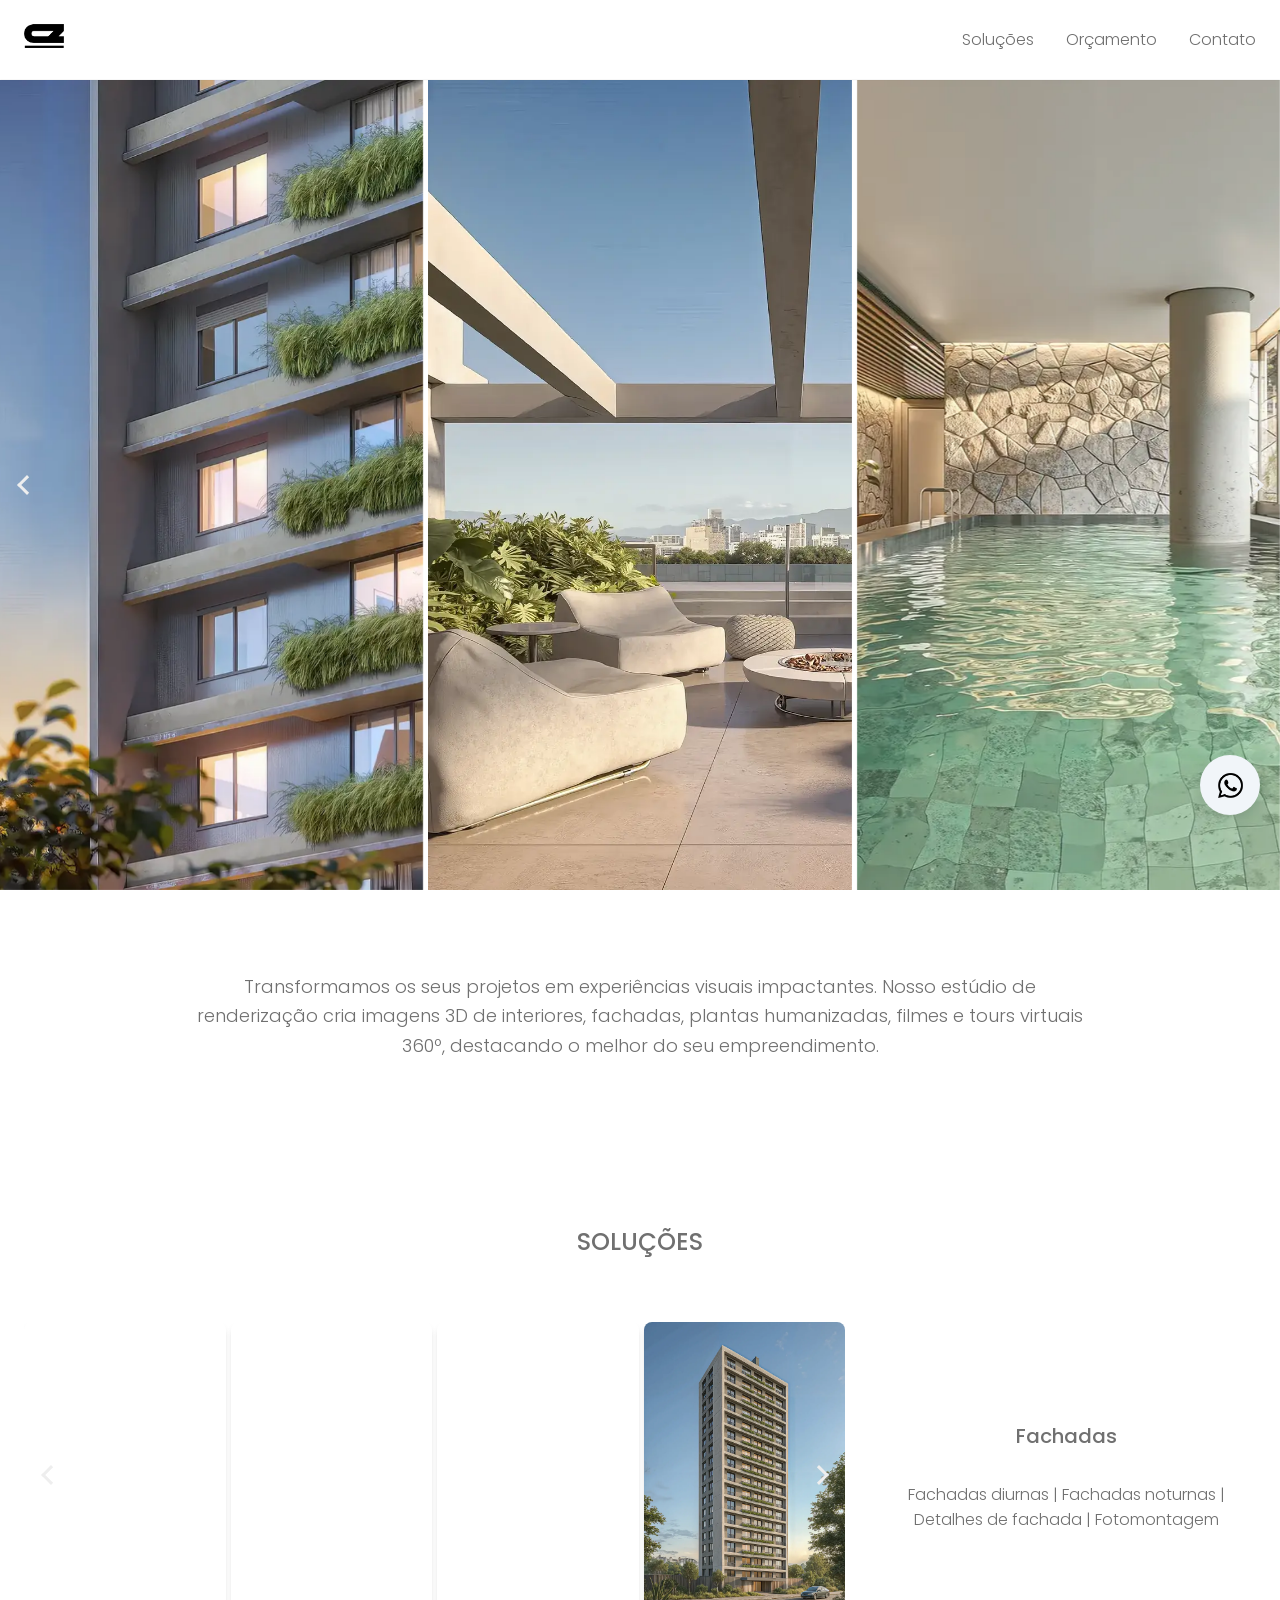
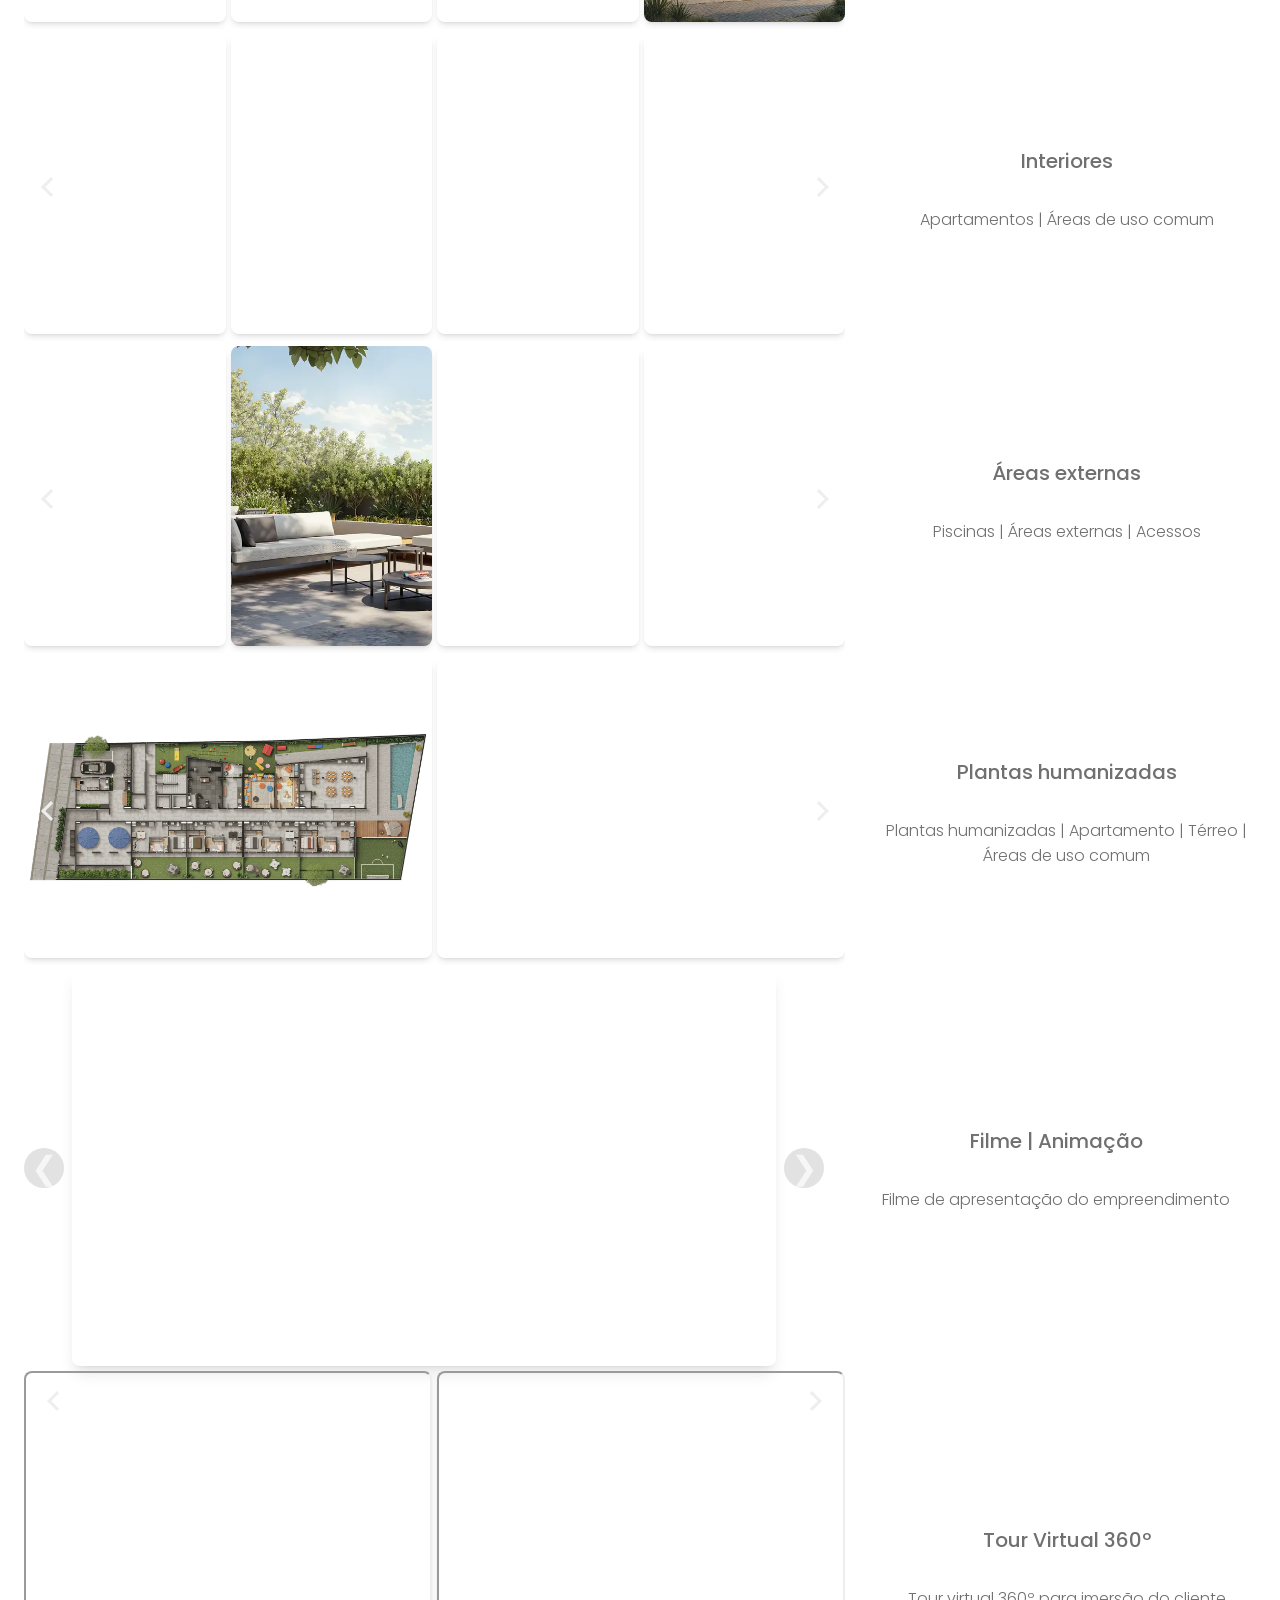
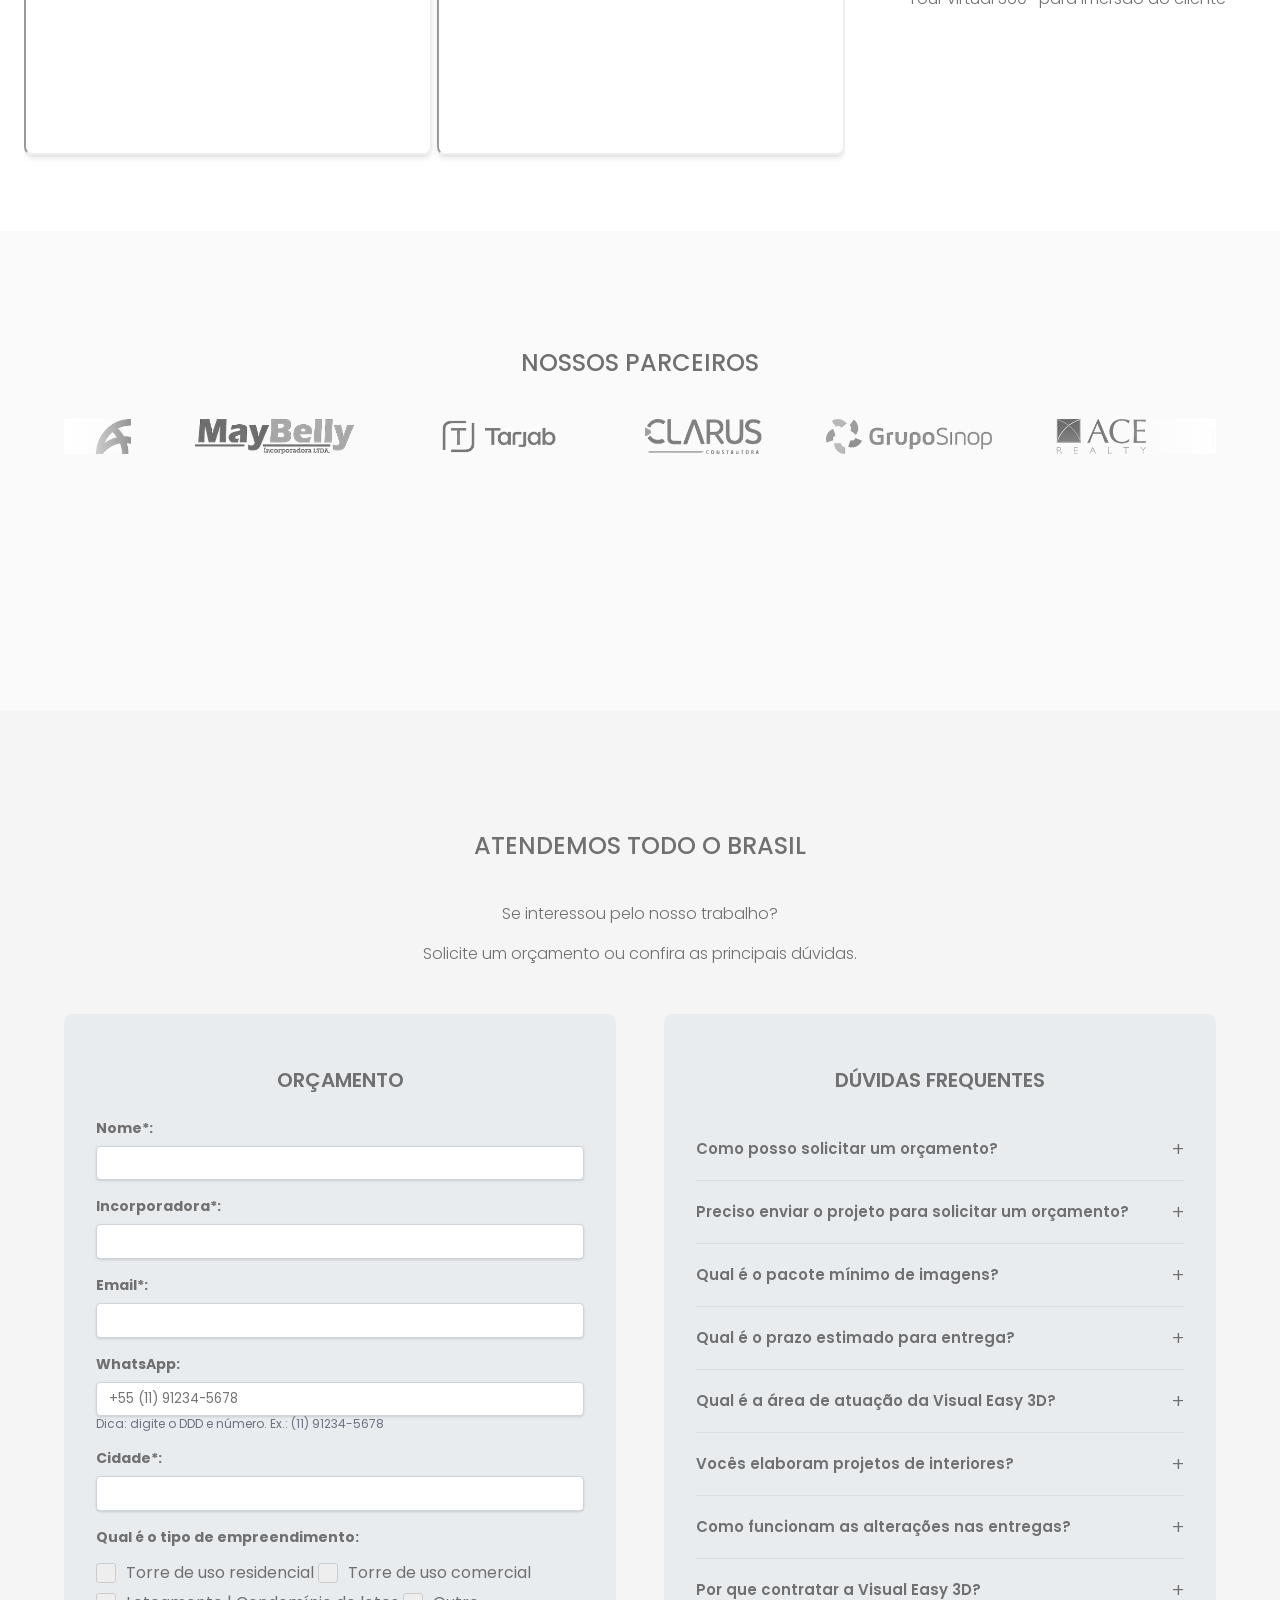
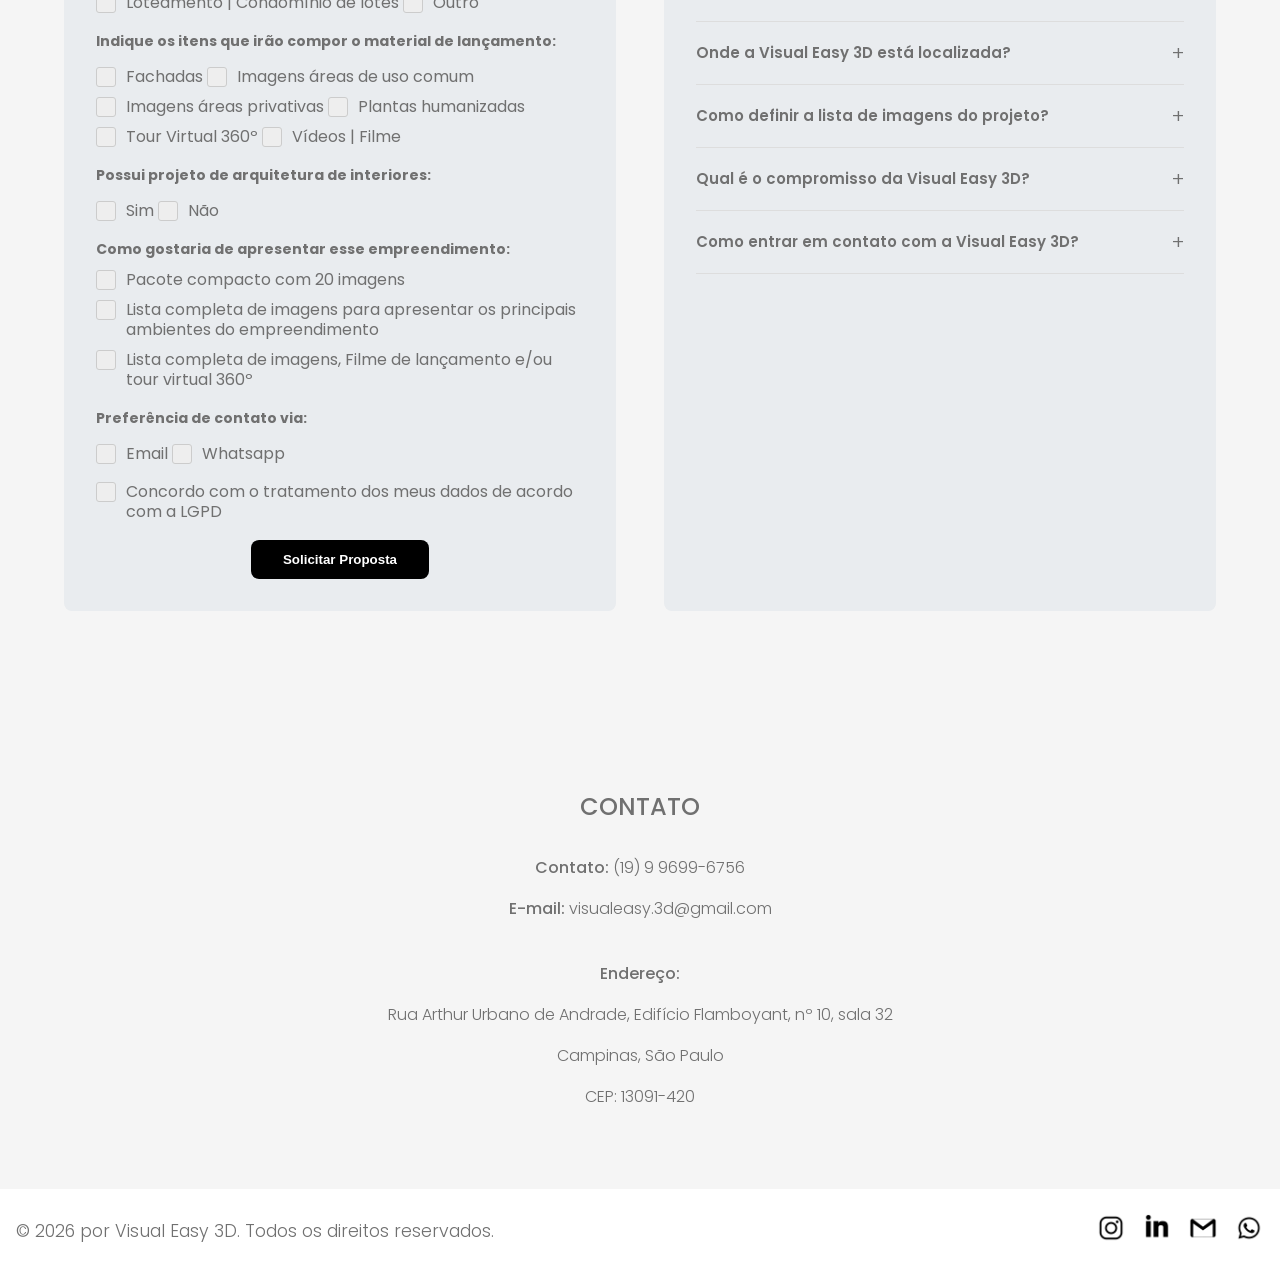
==== commit cb2dcd43: "fix(ui): remove lazy loading from banner tail slides to fix swiper loop clone rendering white box be" ====
--- a/index.html
+++ b/index.html
@@ -11,7 +11,7 @@
     <link rel="canonical" href="https://visualeasy.com.br/" />
     <link rel="alternate" href="https://visualeasy.com.br/" hreflang="pt-BR" />
 
-    <link rel="icon" href="public/assets/identidade_visual/favicon.webp?v=12" type="image/webp" />
+    <link rel="icon" href="public/assets/identidade_visual/favicon.webp?v=13" type="image/webp" />
 
     <!-- Otimização de Performance (Preconnect + DNS Prefetch) -->
     <link rel="preconnect" href="https://fonts.googleapis.com" />
@@ -52,7 +52,7 @@
     <meta name="twitter:image" content="https://visualeasy.com.br/public/assets/identidade_visual/preview.jpg" />
 
     <!-- Preload LCP Images -->
-    <link rel="preload" href="public/assets/identidade_visual/logo.webp?v=12" as="image" type="image/webp" />
+    <link rel="preload" href="public/assets/identidade_visual/logo.webp?v=13" as="image" type="image/webp" />
     <link rel="preload" href="public/assets/section_02_carrossel/01.webp" as="image" fetchpriority="high"
         type="image/webp" />
 
@@ -64,8 +64,8 @@
         integrity="sha384-zbY5EMKmn4yBZTowVWvlH3B+0PyH7ls7rIXkRnKGl96VLxGHP1M0f4ODs62u4DKQ" crossorigin="anonymous" />
 
     <!-- Custom CSS (Otimizado) -->
-    <link rel="preload" href="public/css/style.min.css?v=12" as="style" />
-    <link rel="stylesheet" href="public/css/style.min.css?v=12">
+    <link rel="preload" href="public/css/style.min.css?v=13" as="style" />
+    <link rel="stylesheet" href="public/css/style.min.css?v=13">
 
     <!-- Schema.org: ProfessionalService -->
     <script type="application/ld+json">
@@ -90,8 +90,8 @@
         "telephone": "+5519996996756",
         "email": "visualeasy.3d@gmail.com",
         "url": "https://visualeasy.com.br",
-        "image": "https://visualeasy.com.br/public/assets/identidade_visual/logo.webp?v=12",
-        "logo": "https://visualeasy.com.br/public/assets/identidade_visual/logo.webp?v=12",
+        "image": "https://visualeasy.com.br/public/assets/identidade_visual/logo.webp?v=13",
+        "logo": "https://visualeasy.com.br/public/assets/identidade_visual/logo.webp?v=13",
         "sameAs": [
           "https://www.instagram.com/visual.easy/",
           "https://www.linkedin.com/company/visual-easy-3d/"
@@ -151,7 +151,7 @@
 
             <div class="font-bold">
                 <a href="https://visualeasy.com.br/" id="logo" aria-label="Visual Easy 3D - Voltar ao topo">
-                    <img src="public/assets/identidade_visual/logo.webp?v=12"
+                    <img src="public/assets/identidade_visual/logo.webp?v=13"
                         alt="Logotipo Visual Easy 3D - Estúdio especializado em renderização 3D arquitetônica de alta qualidade"
                         class="logo" width="160" height="40" />
                 </a>
@@ -214,22 +214,13 @@
                         <img src="public/assets/section_02_carrossel/05.webp" alt="Renderização de interior de apartamento de luxo com sala integrada, mobiliário contemporâneo e amplas aberturas para luz natural" class="w-full object-cover" loading="lazy" decoding="async" width="1920" height="1080" />
                     </div>
                     <div class="swiper-slide">
-                        <img src="[data-uri]"
-                            data-src="public/assets/section_02_carrossel/06.webp"
-                            alt="Sala de estar de alto padrão com design de interiores premium, pé-direito duplo e acabamentos sofisticados em render 3D ultrarrealista"
-                            class="w-full object-cover" loading="lazy" decoding="async" width="1920" height="1080" />
+                        <img src="public/assets/section_02_carrossel/06.webp" alt="Sala de estar de alto padrão com design de interiores premium, pé-direito duplo e acabamentos sofisticados em render 3D ultrarrealista" class="w-full object-cover" loading="lazy" decoding="async" width="1920" height="1080" />
                     </div>
                     <div class="swiper-slide">
-                        <img src="[data-uri]"
-                            data-src="public/assets/section_02_carrossel/07.webp"
-                            alt="Cozinha gourmet com ilha central, armários planejados e eletrodomésticos de última geração em apartamento premium renderizado em 3D"
-                            class="w-full object-cover" loading="lazy" decoding="async" width="1920" height="1080" />
+                        <img src="public/assets/section_02_carrossel/07.webp" alt="Cozinha gourmet com ilha central, armários planejados e eletrodomésticos de última geração em apartamento premium renderizado em 3D" class="w-full object-cover" loading="lazy" decoding="async" width="1920" height="1080" />
                     </div>
                     <div class="swiper-slide">
-                        <img src="[data-uri]"
-                            data-src="public/assets/section_02_carrossel/08.webp"
-                            alt="Planta humanizada de apartamento tipo com distribuição otimizada, 3 dormitórios, varanda gourmet e acabamentos realistas em renderização vista superior"
-                            class="w-full object-cover" loading="lazy" decoding="async" width="1920" height="1080" />
+                        <img src="public/assets/section_02_carrossel/08.webp" alt="Planta humanizada de apartamento tipo com distribuição otimizada, 3 dormitórios, varanda gourmet e acabamentos realistas em renderização vista superior" class="w-full object-cover" loading="lazy" decoding="async" width="1920" height="1080" />
                     </div>
                 </div>
                 <div class="swiper-button-prev" aria-label="Imagem anterior"></div>
@@ -257,22 +248,13 @@
                             <img src="public/assets/section_02_carrossel/05.webp" alt="Miniatura de interior de apartamento com sala ampla, decoração sofisticada e iluminação natural abundante" loading="lazy" decoding="async" width="120" height="80" />
                         </div>
                         <div class="swiper-slide">
-                            <img src="[data-uri]"
-                                data-src="public/assets/section_02_carrossel/06.webp"
-                                alt="Miniatura de sala de estar contemporânea com pé-direito elevado, mobiliário exclusivo e detalhes arquitetônicos premium"
-                                loading="lazy" decoding="async" width="120" height="80" />
+                            <img src="public/assets/section_02_carrossel/06.webp" alt="Miniatura de sala de estar contemporânea com pé-direito elevado, mobiliário exclusivo e detalhes arquitetônicos premium" loading="lazy" decoding="async" width="120" height="80" />
                         </div>
                         <div class="swiper-slide">
-                            <img src="[data-uri]"
-                                data-src="public/assets/section_02_carrossel/07.webp"
-                                alt="Miniatura de cozinha planejada com ilha central, equipamentos de alta performance e integração com área social"
-                                loading="lazy" decoding="async" width="120" height="80" />
+                            <img src="public/assets/section_02_carrossel/07.webp" alt="Miniatura de cozinha planejada com ilha central, equipamentos de alta performance e integração com área social" loading="lazy" decoding="async" width="120" height="80" />
                         </div>
                         <div class="swiper-slide">
-                            <img src="[data-uri]"
-                                data-src="public/assets/section_02_carrossel/08.webp"
-                                alt="Miniatura de planta humanizada vista superior com layout otimizado, mobiliário e diferenciação de ambientes por texturas"
-                                loading="lazy" decoding="async" width="120" height="80" />
+                            <img src="public/assets/section_02_carrossel/08.webp" alt="Miniatura de planta humanizada vista superior com layout otimizado, mobiliário e diferenciação de ambientes por texturas" loading="lazy" decoding="async" width="120" height="80" />
                         </div>
                     </div>
                 </div>
@@ -319,28 +301,13 @@
                                     <img src="public/assets/section_04/fachadas/fachada_05.webp" alt="Vista aérea frontal..." class="w-full h-96 object-contain rounded-lg shadow-md cursor-pointer modal-trigger" loading="lazy" decoding="async" width="720" height="384" data-swiper-modal="fachada-swiper" />
                                 </div>
                                 <div class="swiper-slide">
-                                    <img src="[data-uri]"
-                                        data-src="public/assets/section_04/fachadas/fachada_06.webp"
-                                        alt="Render fotorrealista..."
-                                        class="w-full h-96 object-contain rounded-lg shadow-md cursor-pointer modal-trigger"
-                                        loading="lazy" decoding="async" width="720" height="384"
-                                        data-swiper-modal="fachada-swiper" />
-                                </div>
-                                <div class="swiper-slide">
-                                    <img src="[data-uri]"
-                                        data-src="public/assets/section_04/fachadas/fachada_07.webp"
-                                        alt="Perspectiva lateral..."
-                                        class="w-full h-96 object-contain rounded-lg shadow-md cursor-pointer modal-trigger"
-                                        loading="lazy" decoding="async" width="720" height="384"
-                                        data-swiper-modal="fachada-swiper" />
-                                </div>
-                                <div class="swiper-slide">
-                                    <img src="[data-uri]"
-                                        data-src="public/assets/section_04/fachadas/fachada_08.webp"
-                                        alt="Fachada em perspectiva..."
-                                        class="w-full h-96 object-contain rounded-lg shadow-md cursor-pointer modal-trigger"
-                                        loading="lazy" decoding="async" width="720" height="384"
-                                        data-swiper-modal="fachada-swiper" />
+                                    <img src="public/assets/section_04/fachadas/fachada_06.webp" alt="Render fotorrealista..." class="w-full h-96 object-contain rounded-lg shadow-md cursor-pointer modal-trigger" loading="lazy" decoding="async" width="720" height="384" data-swiper-modal="fachada-swiper" />
+                                </div>
+                                <div class="swiper-slide">
+                                    <img src="public/assets/section_04/fachadas/fachada_07.webp" alt="Perspectiva lateral..." class="w-full h-96 object-contain rounded-lg shadow-md cursor-pointer modal-trigger" loading="lazy" decoding="async" width="720" height="384" data-swiper-modal="fachada-swiper" />
+                                </div>
+                                <div class="swiper-slide">
+                                    <img src="public/assets/section_04/fachadas/fachada_08.webp" alt="Fachada em perspectiva..." class="w-full h-96 object-contain rounded-lg shadow-md cursor-pointer modal-trigger" loading="lazy" decoding="async" width="720" height="384" data-swiper-modal="fachada-swiper" />
                                 </div>
                             </div>
                             <div class="swiper-button-prev" aria-label="Fachada anterior"></div>
@@ -379,28 +346,13 @@
                                     <img src="public/assets/section_04/interiores/interior_05.webp" alt="Home office..." class="w-full h-96 object-contain rounded-lg shadow-md cursor-pointer modal-trigger" loading="lazy" decoding="async" width="720" height="384" data-swiper-modal="interiores-swiper" />
                                 </div>
                                 <div class="swiper-slide">
-                                    <img src="[data-uri]"
-                                        data-src="public/assets/section_04/interiores/interior_06.webp"
-                                        alt="Sala de jantar..."
-                                        class="w-full h-96 object-contain rounded-lg shadow-md cursor-pointer modal-trigger"
-                                        loading="lazy" decoding="async" width="720" height="384"
-                                        data-swiper-modal="interiores-swiper" />
-                                </div>
-                                <div class="swiper-slide">
-                                    <img src="[data-uri]"
-                                        data-src="public/assets/section_04/interiores/interior_07.webp"
-                                        alt="Home theater..."
-                                        class="w-full h-96 object-contain rounded-lg shadow-md cursor-pointer modal-trigger"
-                                        loading="lazy" decoding="async" width="720" height="384"
-                                        data-swiper-modal="interiores-swiper" />
-                                </div>
-                                <div class="swiper-slide">
-                                    <img src="[data-uri]"
-                                        data-src="public/assets/section_04/interiores/interior_08.webp"
-                                        alt="Varanda gourmet..."
-                                        class="w-full h-96 object-contain rounded-lg shadow-md cursor-pointer modal-trigger"
-                                        loading="lazy" decoding="async" width="720" height="384"
-                                        data-swiper-modal="interiores-swiper" />
+                                    <img src="public/assets/section_04/interiores/interior_06.webp" alt="Sala de jantar..." class="w-full h-96 object-contain rounded-lg shadow-md cursor-pointer modal-trigger" loading="lazy" decoding="async" width="720" height="384" data-swiper-modal="interiores-swiper" />
+                                </div>
+                                <div class="swiper-slide">
+                                    <img src="public/assets/section_04/interiores/interior_07.webp" alt="Home theater..." class="w-full h-96 object-contain rounded-lg shadow-md cursor-pointer modal-trigger" loading="lazy" decoding="async" width="720" height="384" data-swiper-modal="interiores-swiper" />
+                                </div>
+                                <div class="swiper-slide">
+                                    <img src="public/assets/section_04/interiores/interior_08.webp" alt="Varanda gourmet..." class="w-full h-96 object-contain rounded-lg shadow-md cursor-pointer modal-trigger" loading="lazy" decoding="async" width="720" height="384" data-swiper-modal="interiores-swiper" />
                                 </div>
                             </div>
                             <div class="swiper-button-prev" aria-label="Interior anterior"></div>
@@ -438,28 +390,13 @@
                                     <img src="public/assets/section_04/areas_externas/exterior_05.webp" alt="Área de convivência..." class="w-full h-96 object-contain rounded-lg shadow-md cursor-pointer modal-trigger" loading="lazy" decoding="async" width="720" height="384" data-swiper-modal="areas-externas-swiper" />
                                 </div>
                                 <div class="swiper-slide">
-                                    <img src="[data-uri]"
-                                        data-src="public/assets/section_04/areas_externas/exterior_06.webp"
-                                        alt="Terraço..."
-                                        class="w-full h-96 object-contain rounded-lg shadow-md cursor-pointer modal-trigger"
-                                        loading="lazy" decoding="async" width="720" height="384"
-                                        data-swiper-modal="areas-externas-swiper" />
-                                </div>
-                                <div class="swiper-slide">
-                                    <img src="[data-uri]"
-                                        data-src="public/assets/section_04/areas_externas/exterior_07.webp"
-                                        alt="Quadra poliesportiva..."
-                                        class="w-full h-96 object-contain rounded-lg shadow-md cursor-pointer modal-trigger"
-                                        loading="lazy" decoding="async" width="720" height="384"
-                                        data-swiper-modal="areas-externas-swiper" />
-                                </div>
-                                <div class="swiper-slide">
-                                    <img src="[data-uri]"
-                                        data-src="public/assets/section_04/areas_externas/exterior_08.webp"
-                                        alt="Praça central..."
-                                        class="w-full h-96 object-contain rounded-lg shadow-md cursor-pointer modal-trigger"
-                                        loading="lazy" decoding="async" width="720" height="384"
-                                        data-swiper-modal="areas-externas-swiper" />
+                                    <img src="public/assets/section_04/areas_externas/exterior_06.webp" alt="Terraço..." class="w-full h-96 object-contain rounded-lg shadow-md cursor-pointer modal-trigger" loading="lazy" decoding="async" width="720" height="384" data-swiper-modal="areas-externas-swiper" />
+                                </div>
+                                <div class="swiper-slide">
+                                    <img src="public/assets/section_04/areas_externas/exterior_07.webp" alt="Quadra poliesportiva..." class="w-full h-96 object-contain rounded-lg shadow-md cursor-pointer modal-trigger" loading="lazy" decoding="async" width="720" height="384" data-swiper-modal="areas-externas-swiper" />
+                                </div>
+                                <div class="swiper-slide">
+                                    <img src="public/assets/section_04/areas_externas/exterior_08.webp" alt="Praça central..." class="w-full h-96 object-contain rounded-lg shadow-md cursor-pointer modal-trigger" loading="lazy" decoding="async" width="720" height="384" data-swiper-modal="areas-externas-swiper" />
                                 </div>
                             </div>
                             <div class="swiper-button-prev" aria-label="Área externa anterior"></div>
@@ -972,7 +909,7 @@
 
     <a href="https://wa.me/5519996996756" target="_blank" rel="noopener noreferrer" class="whatsapp-float"
         aria-label="Contato WhatsApp" title="Abrir WhatsApp">
-        <img src="public/assets/identidade_visual/whatsapp-icon.webp?v=12"
+        <img src="public/assets/identidade_visual/whatsapp-icon.webp?v=13"
             alt="Ícone WhatsApp - Entre em contato para orçamentos de renderização 3D" width="35" height="35"
             loading="lazy" decoding="async">
     </a>
@@ -984,22 +921,22 @@
             <div class="flex justify-end">
                 <a href="https://www.instagram.com/visual.easy/" target="_blank" rel="noopener noreferrer"
                     class="hover:text-gray-500 transition duration-300" aria-label="Instagram">
-                    <img src="public/assets/identidade_visual/instagram-icon.webp?v=12" alt="Ícone Instagram"
+                    <img src="public/assets/identidade_visual/instagram-icon.webp?v=13" alt="Ícone Instagram"
                         class="h-8 w-8" width="32" height="32" loading="lazy" decoding="async">
                 </a>
                 <a href="https://www.linkedin.com/company/visual-easy-3d/" target="_blank" rel="noopener noreferrer"
                     class="hover:text-gray-500 transition duration-300" aria-label="LinkedIn">
-                    <img src="public/assets/identidade_visual/linkedin-icon.webp?v=12" alt="Ícone LinkedIn"
+                    <img src="public/assets/identidade_visual/linkedin-icon.webp?v=13" alt="Ícone LinkedIn"
                         class="h-8 w-8" width="32" height="32" loading="lazy" decoding="async">
                 </a>
                 <a href="mailto:visualeasy.3d@gmail.com" class="hover:text-gray-500 transition duration-300"
                     aria-label="Email">
-                    <img src="public/assets/identidade_visual/email-icon.webp?v=12" alt="Ícone Email" class="h-8 w-8"
+                    <img src="public/assets/identidade_visual/email-icon.webp?v=13" alt="Ícone Email" class="h-8 w-8"
                         width="32" height="32" loading="lazy" decoding="async">
                 </a>
                 <a href="https://wa.me/5519996996756" target="_blank" rel="noopener noreferrer"
                     class="hover:text-gray-500 transition duration-300" aria-label="WhatsApp">
-                    <img src="public/assets/identidade_visual/whatsapp-icon.webp?v=12" alt="WhatsApp" class="h-8 w-8"
+                    <img src="public/assets/identidade_visual/whatsapp-icon.webp?v=13" alt="WhatsApp" class="h-8 w-8"
                         width="32" height="32" loading="lazy" decoding="async">
                 </a>
             </div>
@@ -1011,17 +948,17 @@
         <div class="container mx-auto flex justify-between items-center">
             <a href="https://www.instagram.com/visual.easy/" target="_blank" rel="noopener noreferrer"
                 class="hover:text-gray-500 transition duration-300" aria-label="Instagram">
-                <img src="public/assets/identidade_visual/instagram-icon-grey.webp?v=12" alt="Instagram" class="h-8 w-8"
+                <img src="public/assets/identidade_visual/instagram-icon-grey.webp?v=13" alt="Instagram" class="h-8 w-8"
                     width="32" height="32" loading="lazy" decoding="async">
             </a>
             <a href="mailto:visualeasy.3d@gmail.com" class="hover:text-gray-500 transition duration-300"
                 aria-label="Email">
-                <img src="public/assets/identidade_visual/email-icon-grey.webp?v=12" alt="Email" class="h-8 w-8"
+                <img src="public/assets/identidade_visual/email-icon-grey.webp?v=13" alt="Email" class="h-8 w-8"
                     width="32" height="32" loading="lazy" decoding="async">
             </a>
             <a href="https://wa.me/5519996996756" target="_blank" rel="noopener noreferrer"
                 class="hover:text-gray-500 transition duration-300" aria-label="WhatsApp">
-                <img src="public/assets/identidade_visual/whatsapp-icon-grey.webp?v=12" alt="WhatsApp" class="h-8 w-8"
+                <img src="public/assets/identidade_visual/whatsapp-icon-grey.webp?v=13" alt="WhatsApp" class="h-8 w-8"
                     width="32" height="32" loading="lazy" decoding="async">
             </a>
         </div>
@@ -1030,7 +967,7 @@
     <script src="https://cdn.jsdelivr.net/npm/swiper@11.2.3/swiper-bundle.min.js"
         integrity="sha384-1V0j62sSxmNnx3QxKu2KcEW9SYIq0fhQ5dk1/knyyLWY/7zUuZ7CRUQFdHbSTTpV" crossorigin="anonymous"
         defer></script>
-    <script src="public/js/script.min.js?v=12" defer></script>
+    <script src="public/js/script.min.js?v=13" defer></script>
 </body>
 
 </html>
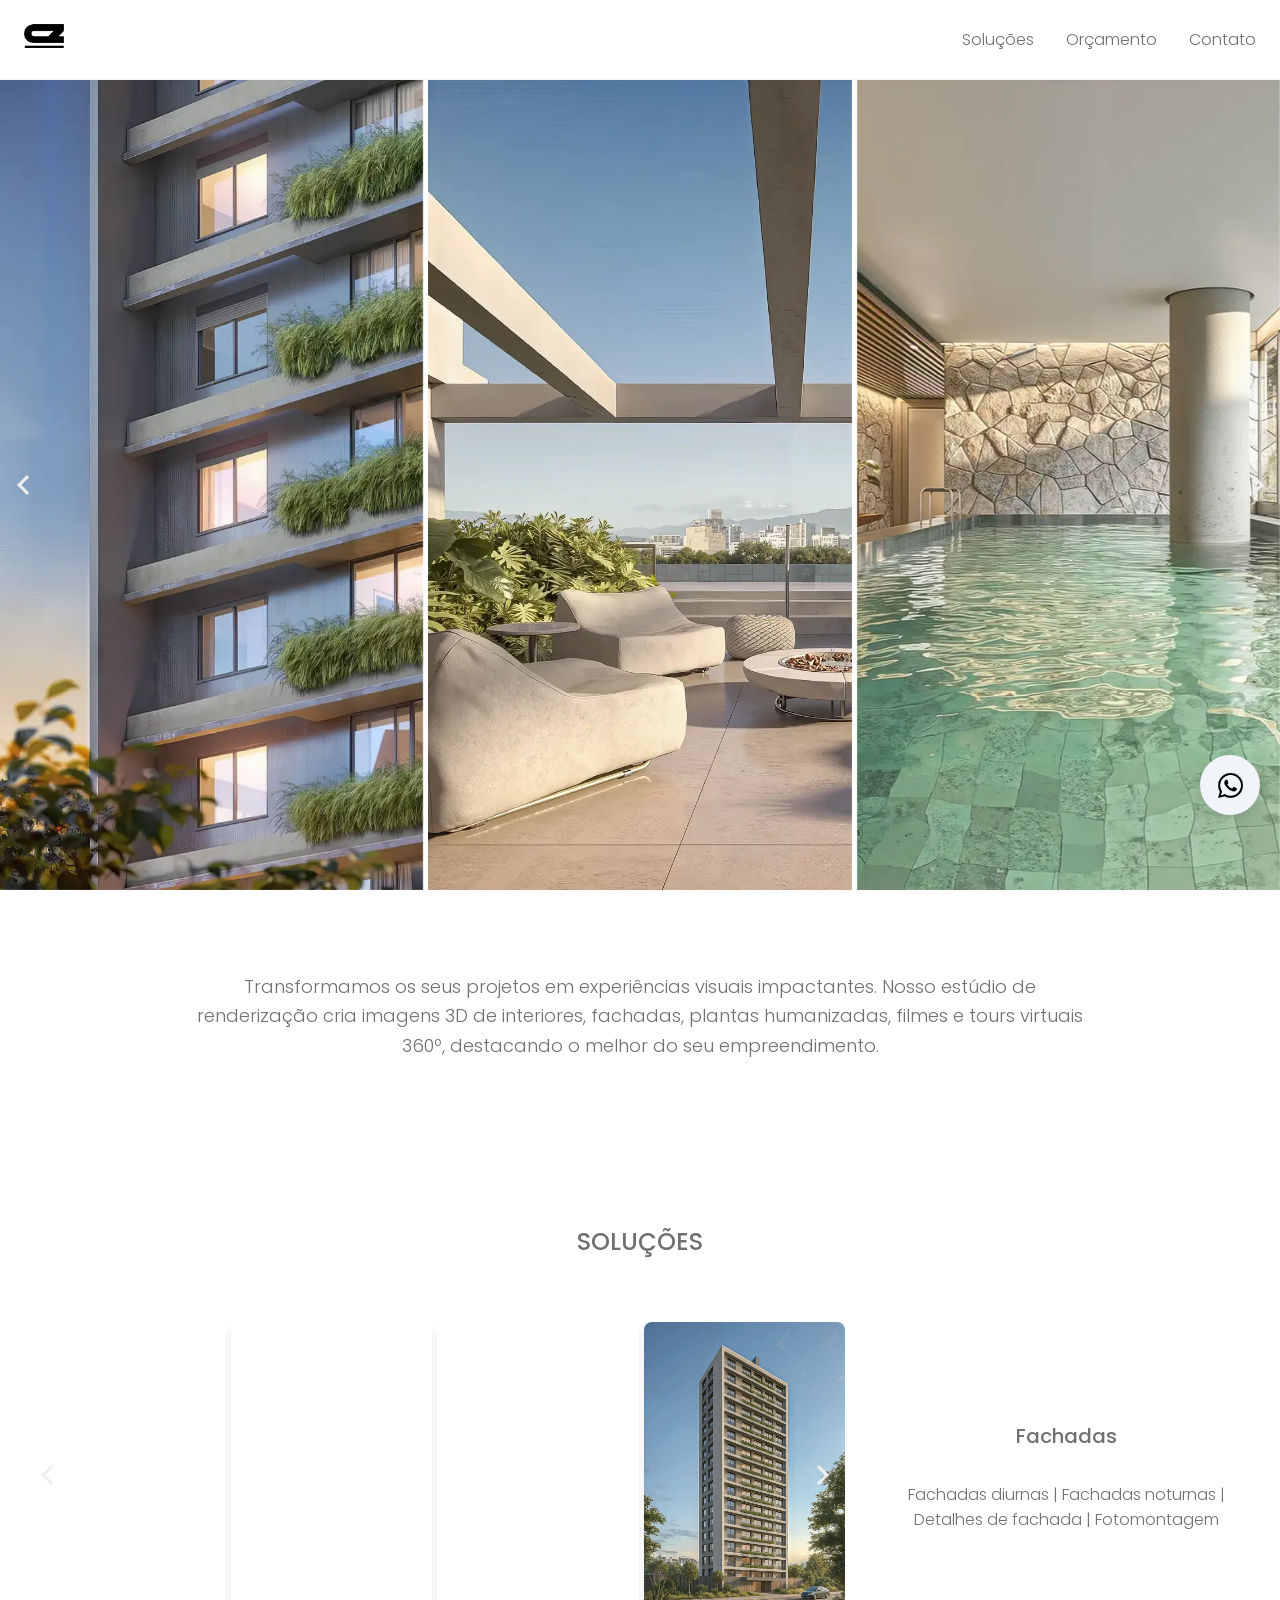
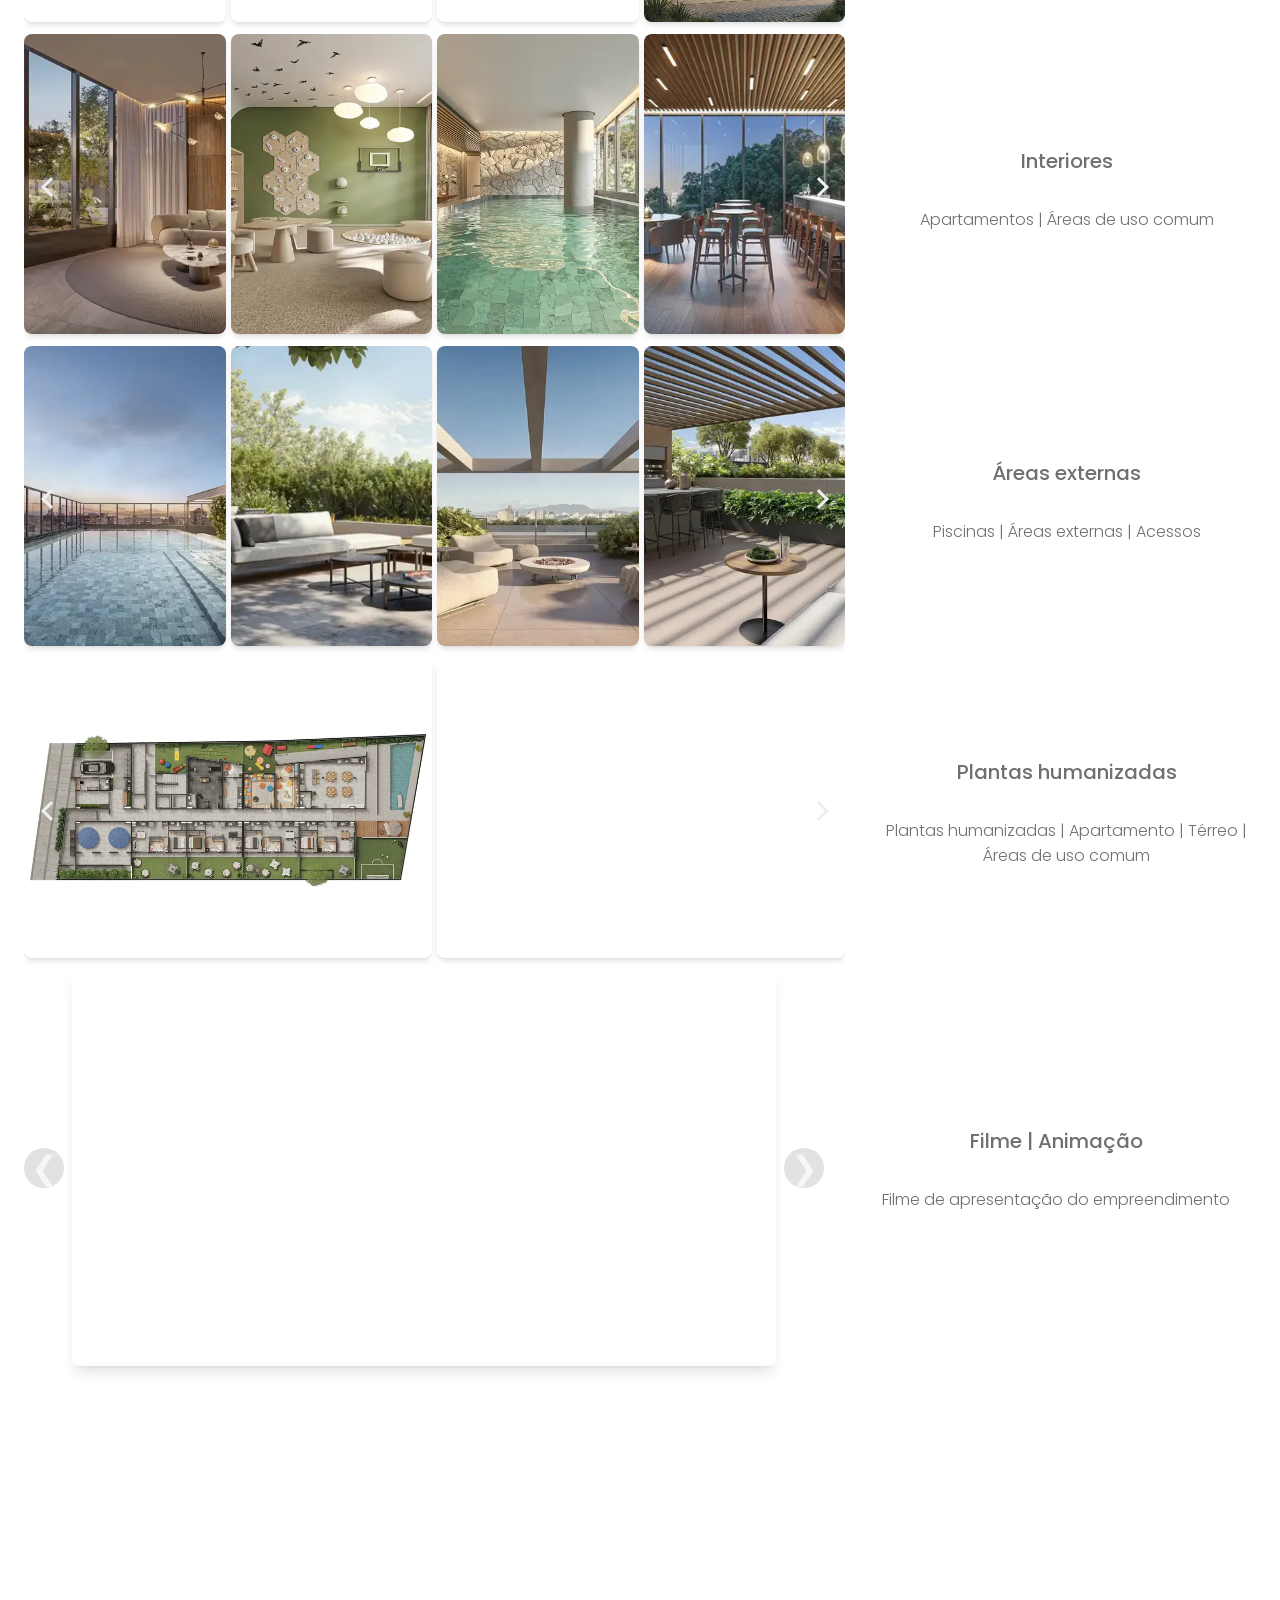
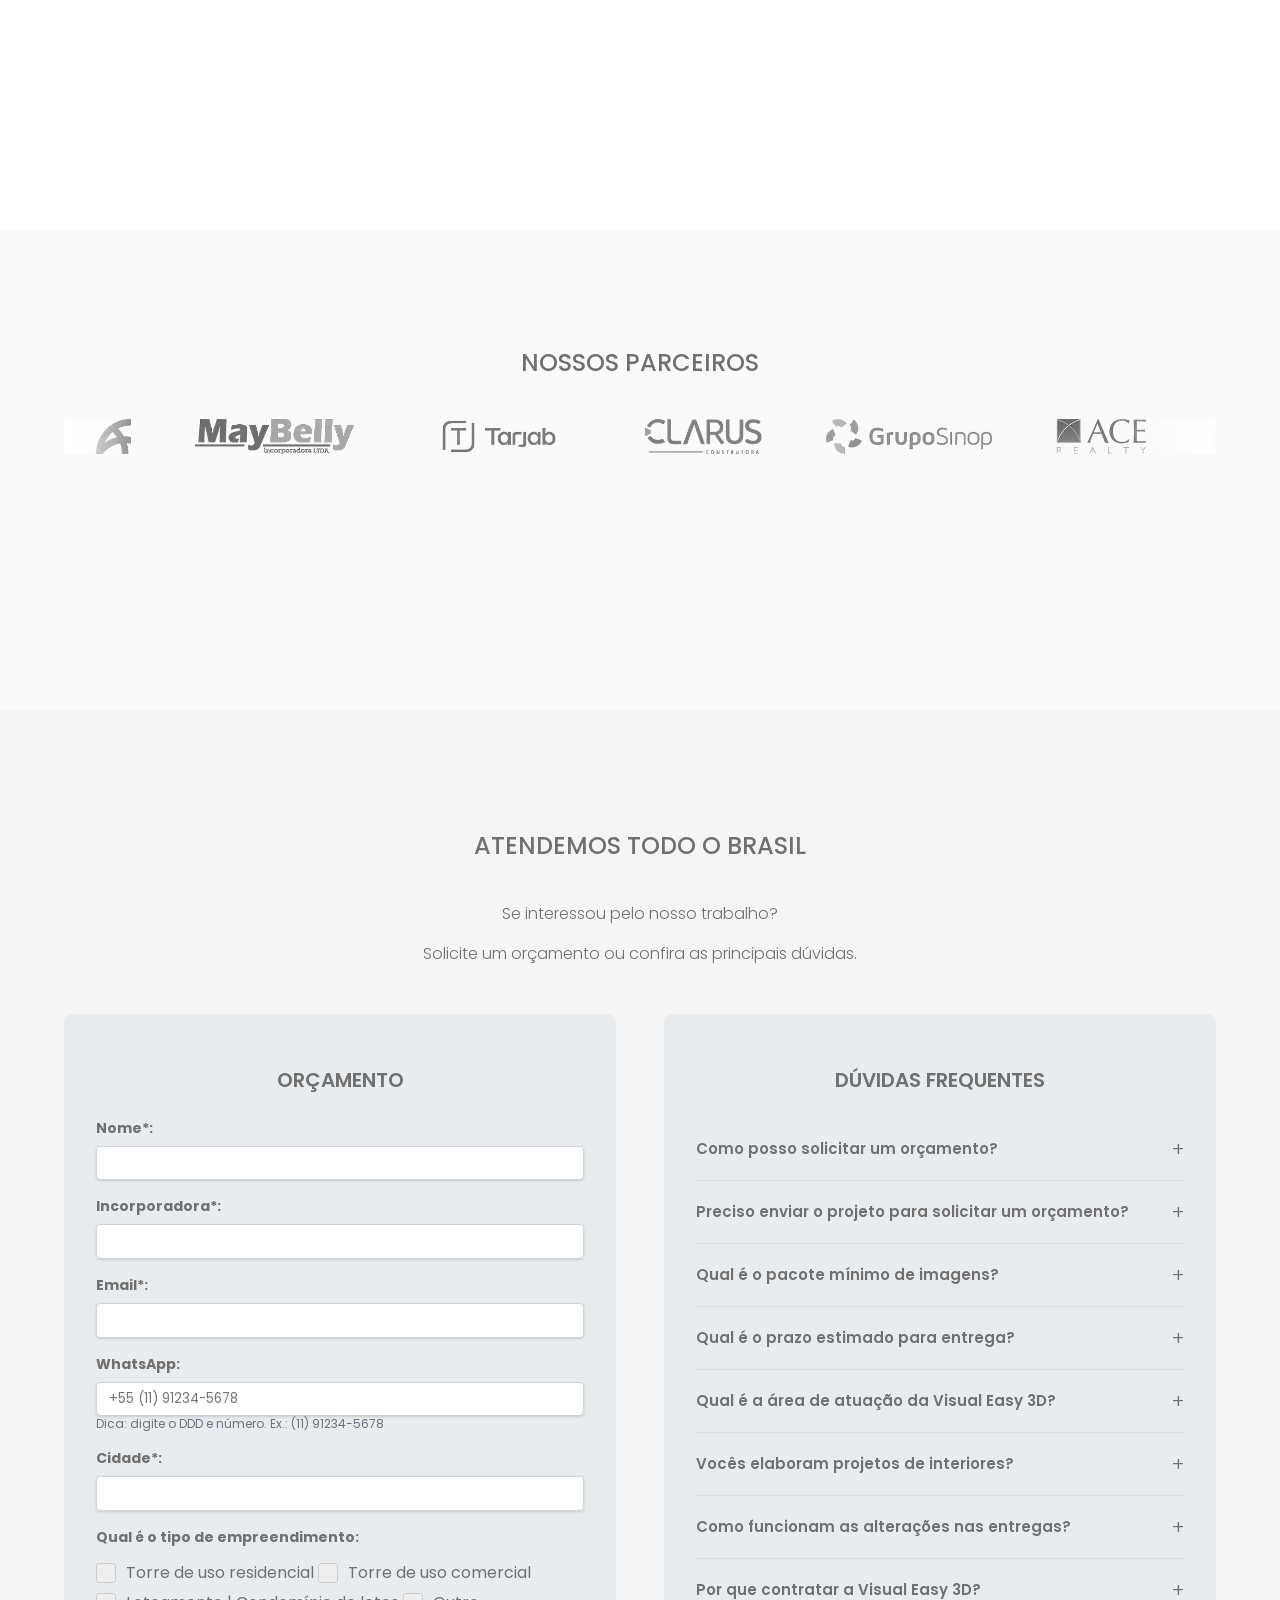
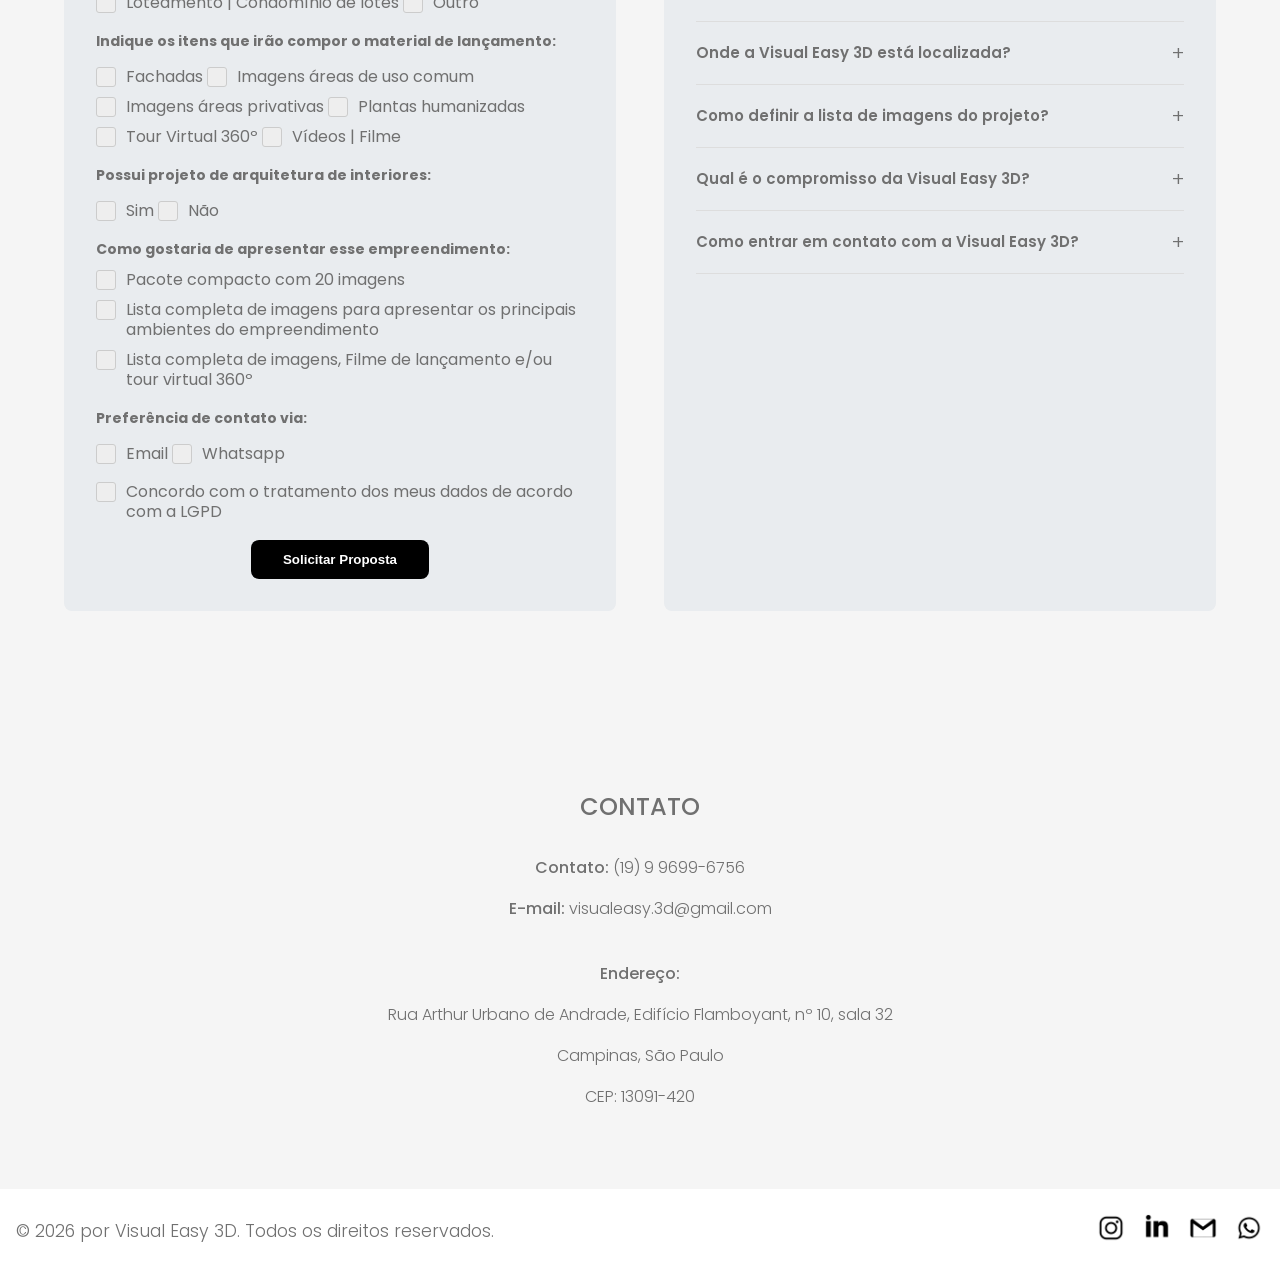
==== commit 54f3070e: "Perf: PageSpeed Insights optimization (images compression, srcset, deferred Swiper CSS)" ====
--- a/index.html
+++ b/index.html
@@ -53,15 +53,19 @@
 
     <!-- Preload LCP Images -->
     <link rel="preload" href="public/assets/identidade_visual/logo.webp?v=13" as="image" type="image/webp" />
-    <link rel="preload" href="public/assets/section_02_carrossel/01.webp" as="image" fetchpriority="high"
-        type="image/webp" />
+    <link rel="preload" as="image" href="public/assets/section_02_carrossel/01.webp"
+        imagesrcset="public/assets/section_02_carrossel/01-mobile.webp 800w, public/assets/section_02_carrossel/01.webp 1920w"
+        imagesizes="(max-width: 768px) 100vw, 100vw" fetchpriority="high" type="image/webp" />
 
     <!-- CSS Fonts & Libs (Otimizado com display=swap) -->
     <link href="https://fonts.googleapis.com/css2?family=Poppins:wght@300;400;500;600;700&display=swap"
         rel="stylesheet" />
 
-    <link rel="stylesheet" href="https://cdn.jsdelivr.net/npm/swiper@11.2.3/swiper-bundle.min.css"
-        integrity="sha384-zbY5EMKmn4yBZTowVWvlH3B+0PyH7ls7rIXkRnKGl96VLxGHP1M0f4ODs62u4DKQ" crossorigin="anonymous" />
+    <link rel="preload" href="https://cdn.jsdelivr.net/npm/swiper@11.2.3/swiper-bundle.min.css" as="style"
+        onload="this.onload=null;this.rel='stylesheet'">
+    <noscript>
+        <link rel="stylesheet" href="https://cdn.jsdelivr.net/npm/swiper@11.2.3/swiper-bundle.min.css">
+    </noscript>
 
     <!-- Custom CSS (Otimizado) -->
     <link rel="preload" href="public/css/style.min.css?v=13" as="style" />
@@ -197,30 +201,60 @@
                 <div class="swiper-wrapper">
                     <div class="swiper-slide">
                         <img src="public/assets/section_02_carrossel/01.webp"
+                            srcset="public/assets/section_02_carrossel/01-mobile.webp 800w, public/assets/section_02_carrossel/01.webp 1920w"
+                            sizes="(max-width: 768px) 100vw, 100vw"
                             alt="Renderização fotorrealista de fachada principal de empreendimento residencial de alto padrão com iluminação diurna e tratamento paisagístico"
                             class="w-full object-cover" loading="eager" decoding="sync" width="1920" height="1080"
                             fetchpriority="high" />
                     </div>
                     <div class="swiper-slide">
-                        <img src="public/assets/section_02_carrossel/02.webp" alt="Perspectiva angular de fachada contemporânea com detalhes em vidro e concreto aparente destacando a volumetria arquitetônica do edifício" class="w-full object-cover" loading="lazy" decoding="async" width="1920" height="1080" />
+                        <img src="public/assets/section_02_carrossel/02.webp"
+                            srcset="public/assets/section_02_carrossel/02-mobile.webp 800w, public/assets/section_02_carrossel/02.webp 1920w"
+                            sizes="(max-width: 768px) 100vw, 100vw"
+                            alt="Perspectiva angular de fachada contemporânea com detalhes em vidro e concreto aparente destacando a volumetria arquitetônica do edifício"
+                            class="w-full object-cover" loading="lazy" decoding="async" width="1920" height="1080" />
                     </div>
                     <div class="swiper-slide">
-                        <img src="public/assets/section_02_carrossel/03.webp" alt="Render de área externa exclusiva com piscina infinity, deck molhado e paisagismo integrado em ambiente de lazer de condomínio" class="w-full object-cover" loading="lazy" decoding="async" width="1920" height="1080" />
+                        <img src="public/assets/section_02_carrossel/03.webp"
+                            srcset="public/assets/section_02_carrossel/03-mobile.webp 800w, public/assets/section_02_carrossel/03.webp 1920w"
+                            sizes="(max-width: 768px) 100vw, 100vw"
+                            alt="Render de área externa exclusiva com piscina infinity, deck molhado e paisagismo integrado em ambiente de lazer de condomínio"
+                            class="w-full object-cover" loading="lazy" decoding="async" width="1920" height="1080" />
                     </div>
                     <div class="swiper-slide">
-                        <img src="public/assets/section_02_carrossel/04.webp" alt="Visualização hiperrealista de área de lazer com piscina, jardins e espaço gourmet ao ar livre com detalhes de iluminação e texturas naturais" class="w-full object-cover" loading="lazy" decoding="async" width="1920" height="1080" />
+                        <img src="public/assets/section_02_carrossel/04.webp"
+                            srcset="public/assets/section_02_carrossel/04-mobile.webp 800w, public/assets/section_02_carrossel/04.webp 1920w"
+                            sizes="(max-width: 768px) 100vw, 100vw"
+                            alt="Visualização hiperrealista de área de lazer com piscina, jardins e espaço gourmet ao ar livre com detalhes de iluminação e texturas naturais"
+                            class="w-full object-cover" loading="lazy" decoding="async" width="1920" height="1080" />
                     </div>
                     <div class="swiper-slide">
-                        <img src="public/assets/section_02_carrossel/05.webp" alt="Renderização de interior de apartamento de luxo com sala integrada, mobiliário contemporâneo e amplas aberturas para luz natural" class="w-full object-cover" loading="lazy" decoding="async" width="1920" height="1080" />
+                        <img src="public/assets/section_02_carrossel/05.webp"
+                            srcset="public/assets/section_02_carrossel/05-mobile.webp 800w, public/assets/section_02_carrossel/05.webp 1920w"
+                            sizes="(max-width: 768px) 100vw, 100vw"
+                            alt="Renderização de interior de apartamento de luxo com sala integrada, mobiliário contemporâneo e amplas aberturas para luz natural"
+                            class="w-full object-cover" loading="lazy" decoding="async" width="1920" height="1080" />
                     </div>
                     <div class="swiper-slide">
-                        <img src="public/assets/section_02_carrossel/06.webp" alt="Sala de estar de alto padrão com design de interiores premium, pé-direito duplo e acabamentos sofisticados em render 3D ultrarrealista" class="w-full object-cover" loading="lazy" decoding="async" width="1920" height="1080" />
+                        <img src="public/assets/section_02_carrossel/06.webp"
+                            srcset="public/assets/section_02_carrossel/06-mobile.webp 800w, public/assets/section_02_carrossel/06.webp 1920w"
+                            sizes="(max-width: 768px) 100vw, 100vw"
+                            alt="Sala de estar de alto padrão com design de interiores premium, pé-direito duplo e acabamentos sofisticados em render 3D ultrarrealista"
+                            class="w-full object-cover" loading="lazy" decoding="async" width="1920" height="1080" />
                     </div>
                     <div class="swiper-slide">
-                        <img src="public/assets/section_02_carrossel/07.webp" alt="Cozinha gourmet com ilha central, armários planejados e eletrodomésticos de última geração em apartamento premium renderizado em 3D" class="w-full object-cover" loading="lazy" decoding="async" width="1920" height="1080" />
+                        <img src="public/assets/section_02_carrossel/07.webp"
+                            srcset="public/assets/section_02_carrossel/07-mobile.webp 800w, public/assets/section_02_carrossel/07.webp 1920w"
+                            sizes="(max-width: 768px) 100vw, 100vw"
+                            alt="Cozinha gourmet com ilha central, armários planejados e eletrodomésticos de última geração em apartamento premium renderizado em 3D"
+                            class="w-full object-cover" loading="lazy" decoding="async" width="1920" height="1080" />
                     </div>
                     <div class="swiper-slide">
-                        <img src="public/assets/section_02_carrossel/08.webp" alt="Planta humanizada de apartamento tipo com distribuição otimizada, 3 dormitórios, varanda gourmet e acabamentos realistas em renderização vista superior" class="w-full object-cover" loading="lazy" decoding="async" width="1920" height="1080" />
+                        <img src="public/assets/section_02_carrossel/08.webp"
+                            srcset="public/assets/section_02_carrossel/08-mobile.webp 800w, public/assets/section_02_carrossel/08.webp 1920w"
+                            sizes="(max-width: 768px) 100vw, 100vw"
+                            alt="Planta humanizada de apartamento tipo com distribuição otimizada, 3 dormitórios, varanda gourmet e acabamentos realistas em renderização vista superior"
+                            class="w-full object-cover" loading="lazy" decoding="async" width="1920" height="1080" />
                     </div>
                 </div>
                 <div class="swiper-button-prev" aria-label="Imagem anterior"></div>
@@ -232,29 +266,59 @@
                     <div class="swiper-wrapper">
                         <div class="swiper-slide">
                             <img src="public/assets/section_02_carrossel/01.webp"
+                                srcset="public/assets/section_02_carrossel/01-mobile.webp 800w, public/assets/section_02_carrossel/01.webp 1920w"
+                                sizes="(max-width: 768px) 100vw, 100vw"
                                 alt="Miniatura de fachada moderna residencial com tratamento de luz diurna e elementos arquitetônicos contemporâneos"
                                 loading="lazy" decoding="async" width="120" height="80" />
                         </div>
                         <div class="swiper-slide">
-                            <img src="public/assets/section_02_carrossel/02.webp" alt="Miniatura de perspectiva lateral da fachada com detalhes de revestimento e volumetria de projeto arquitetônico premium" loading="lazy" decoding="async" width="120" height="80" />
+                            <img src="public/assets/section_02_carrossel/02.webp"
+                                srcset="public/assets/section_02_carrossel/02-mobile.webp 800w, public/assets/section_02_carrossel/02.webp 1920w"
+                                sizes="(max-width: 768px) 100vw, 100vw"
+                                alt="Miniatura de perspectiva lateral da fachada com detalhes de revestimento e volumetria de projeto arquitetônico premium"
+                                loading="lazy" decoding="async" width="120" height="80" />
                         </div>
                         <div class="swiper-slide">
-                            <img src="public/assets/section_02_carrossel/03.webp" alt="Miniatura de área externa exclusiva com piscina e paisagismo integrado em ambiente de lazer de alto padrão" loading="lazy" decoding="async" width="120" height="80" />
+                            <img src="public/assets/section_02_carrossel/03.webp"
+                                srcset="public/assets/section_02_carrossel/03-mobile.webp 800w, public/assets/section_02_carrossel/03.webp 1920w"
+                                sizes="(max-width: 768px) 100vw, 100vw"
+                                alt="Miniatura de área externa exclusiva com piscina e paisagismo integrado em ambiente de lazer de alto padrão"
+                                loading="lazy" decoding="async" width="120" height="80" />
                         </div>
                         <div class="swiper-slide">
-                            <img src="public/assets/section_02_carrossel/04.webp" alt="Miniatura de área de lazer completa com piscina, deck molhado e espaço gourmet para convivência em condomínio" loading="lazy" decoding="async" width="120" height="80" />
+                            <img src="public/assets/section_02_carrossel/04.webp"
+                                srcset="public/assets/section_02_carrossel/04-mobile.webp 800w, public/assets/section_02_carrossel/04.webp 1920w"
+                                sizes="(max-width: 768px) 100vw, 100vw"
+                                alt="Miniatura de área de lazer completa com piscina, deck molhado e espaço gourmet para convivência em condomínio"
+                                loading="lazy" decoding="async" width="120" height="80" />
                         </div>
                         <div class="swiper-slide">
-                            <img src="public/assets/section_02_carrossel/05.webp" alt="Miniatura de interior de apartamento com sala ampla, decoração sofisticada e iluminação natural abundante" loading="lazy" decoding="async" width="120" height="80" />
+                            <img src="public/assets/section_02_carrossel/05.webp"
+                                srcset="public/assets/section_02_carrossel/05-mobile.webp 800w, public/assets/section_02_carrossel/05.webp 1920w"
+                                sizes="(max-width: 768px) 100vw, 100vw"
+                                alt="Miniatura de interior de apartamento com sala ampla, decoração sofisticada e iluminação natural abundante"
+                                loading="lazy" decoding="async" width="120" height="80" />
                         </div>
                         <div class="swiper-slide">
-                            <img src="public/assets/section_02_carrossel/06.webp" alt="Miniatura de sala de estar contemporânea com pé-direito elevado, mobiliário exclusivo e detalhes arquitetônicos premium" loading="lazy" decoding="async" width="120" height="80" />
+                            <img src="public/assets/section_02_carrossel/06.webp"
+                                srcset="public/assets/section_02_carrossel/06-mobile.webp 800w, public/assets/section_02_carrossel/06.webp 1920w"
+                                sizes="(max-width: 768px) 100vw, 100vw"
+                                alt="Miniatura de sala de estar contemporânea com pé-direito elevado, mobiliário exclusivo e detalhes arquitetônicos premium"
+                                loading="lazy" decoding="async" width="120" height="80" />
                         </div>
                         <div class="swiper-slide">
-                            <img src="public/assets/section_02_carrossel/07.webp" alt="Miniatura de cozinha planejada com ilha central, equipamentos de alta performance e integração com área social" loading="lazy" decoding="async" width="120" height="80" />
+                            <img src="public/assets/section_02_carrossel/07.webp"
+                                srcset="public/assets/section_02_carrossel/07-mobile.webp 800w, public/assets/section_02_carrossel/07.webp 1920w"
+                                sizes="(max-width: 768px) 100vw, 100vw"
+                                alt="Miniatura de cozinha planejada com ilha central, equipamentos de alta performance e integração com área social"
+                                loading="lazy" decoding="async" width="120" height="80" />
                         </div>
                         <div class="swiper-slide">
-                            <img src="public/assets/section_02_carrossel/08.webp" alt="Miniatura de planta humanizada vista superior com layout otimizado, mobiliário e diferenciação de ambientes por texturas" loading="lazy" decoding="async" width="120" height="80" />
+                            <img src="public/assets/section_02_carrossel/08.webp"
+                                srcset="public/assets/section_02_carrossel/08-mobile.webp 800w, public/assets/section_02_carrossel/08.webp 1920w"
+                                sizes="(max-width: 768px) 100vw, 100vw"
+                                alt="Miniatura de planta humanizada vista superior com layout otimizado, mobiliário e diferenciação de ambientes por texturas"
+                                loading="lazy" decoding="async" width="120" height="80" />
                         </div>
                     </div>
                 </div>
@@ -283,31 +347,67 @@
                             <div class="swiper-wrapper">
                                 <div class="swiper-slide">
                                     <img src="public/assets/section_04/fachadas/fachada_01.webp"
-                                        alt="Fachada principal..."
+                                        srcset="public/assets/section_04/fachadas/fachada_01-mobile.webp 800w, public/assets/section_04/fachadas/fachada_01.webp 1920w"
+                                        sizes="(max-width: 768px) 100vw, 800px" alt="Fachada principal..."
                                         class="w-full h-96 object-contain rounded-lg shadow-md cursor-pointer modal-trigger"
                                         loading="lazy" decoding="async" width="720" height="384"
                                         data-swiper-modal="fachada-swiper" />
                                 </div>
                                 <div class="swiper-slide">
-                                    <img src="public/assets/section_04/fachadas/fachada_02.webp" alt="Fachada noturna..." class="w-full h-96 object-contain rounded-lg shadow-md cursor-pointer modal-trigger" loading="lazy" decoding="async" width="720" height="384" data-swiper-modal="fachada-swiper" />
-                                </div>
-                                <div class="swiper-slide">
-                                    <img src="public/assets/section_04/fachadas/fachada_03.webp" alt="Detalhe..." class="w-full h-96 object-contain rounded-lg shadow-md cursor-pointer modal-trigger" loading="lazy" decoding="async" width="720" height="384" data-swiper-modal="fachada-swiper" />
-                                </div>
-                                <div class="swiper-slide">
-                                    <img src="public/assets/section_04/fachadas/fachada_04.webp" alt="Perspectiva aérea..." class="w-full h-96 object-contain rounded-lg shadow-md cursor-pointer modal-trigger" loading="lazy" decoding="async" width="720" height="384" data-swiper-modal="fachada-swiper" />
-                                </div>
-                                <div class="swiper-slide">
-                                    <img src="public/assets/section_04/fachadas/fachada_05.webp" alt="Vista aérea frontal..." class="w-full h-96 object-contain rounded-lg shadow-md cursor-pointer modal-trigger" loading="lazy" decoding="async" width="720" height="384" data-swiper-modal="fachada-swiper" />
-                                </div>
-                                <div class="swiper-slide">
-                                    <img src="public/assets/section_04/fachadas/fachada_06.webp" alt="Render fotorrealista..." class="w-full h-96 object-contain rounded-lg shadow-md cursor-pointer modal-trigger" loading="lazy" decoding="async" width="720" height="384" data-swiper-modal="fachada-swiper" />
-                                </div>
-                                <div class="swiper-slide">
-                                    <img src="public/assets/section_04/fachadas/fachada_07.webp" alt="Perspectiva lateral..." class="w-full h-96 object-contain rounded-lg shadow-md cursor-pointer modal-trigger" loading="lazy" decoding="async" width="720" height="384" data-swiper-modal="fachada-swiper" />
-                                </div>
-                                <div class="swiper-slide">
-                                    <img src="public/assets/section_04/fachadas/fachada_08.webp" alt="Fachada em perspectiva..." class="w-full h-96 object-contain rounded-lg shadow-md cursor-pointer modal-trigger" loading="lazy" decoding="async" width="720" height="384" data-swiper-modal="fachada-swiper" />
+                                    <img src="public/assets/section_04/fachadas/fachada_02.webp"
+                                        srcset="public/assets/section_04/fachadas/fachada_02-mobile.webp 800w, public/assets/section_04/fachadas/fachada_02.webp 1920w"
+                                        sizes="(max-width: 768px) 100vw, 800px" alt="Fachada noturna..."
+                                        class="w-full h-96 object-contain rounded-lg shadow-md cursor-pointer modal-trigger"
+                                        loading="lazy" decoding="async" width="720" height="384"
+                                        data-swiper-modal="fachada-swiper" />
+                                </div>
+                                <div class="swiper-slide">
+                                    <img src="public/assets/section_04/fachadas/fachada_03.webp"
+                                        srcset="public/assets/section_04/fachadas/fachada_03-mobile.webp 800w, public/assets/section_04/fachadas/fachada_03.webp 1920w"
+                                        sizes="(max-width: 768px) 100vw, 800px" alt="Detalhe..."
+                                        class="w-full h-96 object-contain rounded-lg shadow-md cursor-pointer modal-trigger"
+                                        loading="lazy" decoding="async" width="720" height="384"
+                                        data-swiper-modal="fachada-swiper" />
+                                </div>
+                                <div class="swiper-slide">
+                                    <img src="public/assets/section_04/fachadas/fachada_04.webp"
+                                        srcset="public/assets/section_04/fachadas/fachada_04-mobile.webp 800w, public/assets/section_04/fachadas/fachada_04.webp 1920w"
+                                        sizes="(max-width: 768px) 100vw, 800px" alt="Perspectiva aérea..."
+                                        class="w-full h-96 object-contain rounded-lg shadow-md cursor-pointer modal-trigger"
+                                        loading="lazy" decoding="async" width="720" height="384"
+                                        data-swiper-modal="fachada-swiper" />
+                                </div>
+                                <div class="swiper-slide">
+                                    <img src="public/assets/section_04/fachadas/fachada_05.webp"
+                                        srcset="public/assets/section_04/fachadas/fachada_05-mobile.webp 800w, public/assets/section_04/fachadas/fachada_05.webp 1920w"
+                                        sizes="(max-width: 768px) 100vw, 800px" alt="Vista aérea frontal..."
+                                        class="w-full h-96 object-contain rounded-lg shadow-md cursor-pointer modal-trigger"
+                                        loading="lazy" decoding="async" width="720" height="384"
+                                        data-swiper-modal="fachada-swiper" />
+                                </div>
+                                <div class="swiper-slide">
+                                    <img src="public/assets/section_04/fachadas/fachada_06.webp"
+                                        srcset="public/assets/section_04/fachadas/fachada_06-mobile.webp 800w, public/assets/section_04/fachadas/fachada_06.webp 1920w"
+                                        sizes="(max-width: 768px) 100vw, 800px" alt="Render fotorrealista..."
+                                        class="w-full h-96 object-contain rounded-lg shadow-md cursor-pointer modal-trigger"
+                                        loading="lazy" decoding="async" width="720" height="384"
+                                        data-swiper-modal="fachada-swiper" />
+                                </div>
+                                <div class="swiper-slide">
+                                    <img src="public/assets/section_04/fachadas/fachada_07.webp"
+                                        srcset="public/assets/section_04/fachadas/fachada_07-mobile.webp 800w, public/assets/section_04/fachadas/fachada_07.webp 1920w"
+                                        sizes="(max-width: 768px) 100vw, 800px" alt="Perspectiva lateral..."
+                                        class="w-full h-96 object-contain rounded-lg shadow-md cursor-pointer modal-trigger"
+                                        loading="lazy" decoding="async" width="720" height="384"
+                                        data-swiper-modal="fachada-swiper" />
+                                </div>
+                                <div class="swiper-slide">
+                                    <img src="public/assets/section_04/fachadas/fachada_08.webp"
+                                        srcset="public/assets/section_04/fachadas/fachada_08-mobile.webp 800w, public/assets/section_04/fachadas/fachada_08.webp 1920w"
+                                        sizes="(max-width: 768px) 100vw, 800px" alt="Fachada em perspectiva..."
+                                        class="w-full h-96 object-contain rounded-lg shadow-md cursor-pointer modal-trigger"
+                                        loading="lazy" decoding="async" width="720" height="384"
+                                        data-swiper-modal="fachada-swiper" />
                                 </div>
                             </div>
                             <div class="swiper-button-prev" aria-label="Fachada anterior"></div>
@@ -328,31 +428,67 @@
                             <div class="swiper-wrapper">
                                 <div class="swiper-slide">
                                     <img src="public/assets/section_04/interiores/interior_01.webp"
-                                        alt="Sala de estar..."
+                                        srcset="public/assets/section_04/interiores/interior_01-mobile.webp 800w, public/assets/section_04/interiores/interior_01.webp 1920w"
+                                        sizes="(max-width: 768px) 100vw, 800px" alt="Sala de estar..."
                                         class="w-full h-96 object-contain rounded-lg shadow-md cursor-pointer modal-trigger"
                                         loading="lazy" decoding="async" width="720" height="384"
                                         data-swiper-modal="interiores-swiper" />
                                 </div>
                                 <div class="swiper-slide">
-                                    <img src="public/assets/section_04/interiores/interior_02.webp" alt="Cozinha integrada..." class="w-full h-96 object-contain rounded-lg shadow-md cursor-pointer modal-trigger" loading="lazy" decoding="async" width="720" height="384" data-swiper-modal="interiores-swiper" />
-                                </div>
-                                <div class="swiper-slide">
-                                    <img src="public/assets/section_04/interiores/interior_03.webp" alt="Suíte master..." class="w-full h-96 object-contain rounded-lg shadow-md cursor-pointer modal-trigger" loading="lazy" decoding="async" width="720" height="384" data-swiper-modal="interiores-swiper" />
-                                </div>
-                                <div class="swiper-slide">
-                                    <img src="public/assets/section_04/interiores/interior_04.webp" alt="Banheiro suíte..." class="w-full h-96 object-contain rounded-lg shadow-md cursor-pointer modal-trigger" loading="lazy" decoding="async" width="720" height="384" data-swiper-modal="interiores-swiper" />
-                                </div>
-                                <div class="swiper-slide">
-                                    <img src="public/assets/section_04/interiores/interior_05.webp" alt="Home office..." class="w-full h-96 object-contain rounded-lg shadow-md cursor-pointer modal-trigger" loading="lazy" decoding="async" width="720" height="384" data-swiper-modal="interiores-swiper" />
-                                </div>
-                                <div class="swiper-slide">
-                                    <img src="public/assets/section_04/interiores/interior_06.webp" alt="Sala de jantar..." class="w-full h-96 object-contain rounded-lg shadow-md cursor-pointer modal-trigger" loading="lazy" decoding="async" width="720" height="384" data-swiper-modal="interiores-swiper" />
-                                </div>
-                                <div class="swiper-slide">
-                                    <img src="public/assets/section_04/interiores/interior_07.webp" alt="Home theater..." class="w-full h-96 object-contain rounded-lg shadow-md cursor-pointer modal-trigger" loading="lazy" decoding="async" width="720" height="384" data-swiper-modal="interiores-swiper" />
-                                </div>
-                                <div class="swiper-slide">
-                                    <img src="public/assets/section_04/interiores/interior_08.webp" alt="Varanda gourmet..." class="w-full h-96 object-contain rounded-lg shadow-md cursor-pointer modal-trigger" loading="lazy" decoding="async" width="720" height="384" data-swiper-modal="interiores-swiper" />
+                                    <img src="public/assets/section_04/interiores/interior_02.webp"
+                                        srcset="public/assets/section_04/interiores/interior_02-mobile.webp 800w, public/assets/section_04/interiores/interior_02.webp 1920w"
+                                        sizes="(max-width: 768px) 100vw, 800px" alt="Cozinha integrada..."
+                                        class="w-full h-96 object-contain rounded-lg shadow-md cursor-pointer modal-trigger"
+                                        loading="lazy" decoding="async" width="720" height="384"
+                                        data-swiper-modal="interiores-swiper" />
+                                </div>
+                                <div class="swiper-slide">
+                                    <img src="public/assets/section_04/interiores/interior_03.webp"
+                                        srcset="public/assets/section_04/interiores/interior_03-mobile.webp 800w, public/assets/section_04/interiores/interior_03.webp 1920w"
+                                        sizes="(max-width: 768px) 100vw, 800px" alt="Suíte master..."
+                                        class="w-full h-96 object-contain rounded-lg shadow-md cursor-pointer modal-trigger"
+                                        loading="lazy" decoding="async" width="720" height="384"
+                                        data-swiper-modal="interiores-swiper" />
+                                </div>
+                                <div class="swiper-slide">
+                                    <img src="public/assets/section_04/interiores/interior_04.webp"
+                                        srcset="public/assets/section_04/interiores/interior_04-mobile.webp 800w, public/assets/section_04/interiores/interior_04.webp 1920w"
+                                        sizes="(max-width: 768px) 100vw, 800px" alt="Banheiro suíte..."
+                                        class="w-full h-96 object-contain rounded-lg shadow-md cursor-pointer modal-trigger"
+                                        loading="lazy" decoding="async" width="720" height="384"
+                                        data-swiper-modal="interiores-swiper" />
+                                </div>
+                                <div class="swiper-slide">
+                                    <img src="public/assets/section_04/interiores/interior_05.webp"
+                                        srcset="public/assets/section_04/interiores/interior_05-mobile.webp 800w, public/assets/section_04/interiores/interior_05.webp 1920w"
+                                        sizes="(max-width: 768px) 100vw, 800px" alt="Home office..."
+                                        class="w-full h-96 object-contain rounded-lg shadow-md cursor-pointer modal-trigger"
+                                        loading="lazy" decoding="async" width="720" height="384"
+                                        data-swiper-modal="interiores-swiper" />
+                                </div>
+                                <div class="swiper-slide">
+                                    <img src="public/assets/section_04/interiores/interior_06.webp"
+                                        srcset="public/assets/section_04/interiores/interior_06-mobile.webp 800w, public/assets/section_04/interiores/interior_06.webp 1920w"
+                                        sizes="(max-width: 768px) 100vw, 800px" alt="Sala de jantar..."
+                                        class="w-full h-96 object-contain rounded-lg shadow-md cursor-pointer modal-trigger"
+                                        loading="lazy" decoding="async" width="720" height="384"
+                                        data-swiper-modal="interiores-swiper" />
+                                </div>
+                                <div class="swiper-slide">
+                                    <img src="public/assets/section_04/interiores/interior_07.webp"
+                                        srcset="public/assets/section_04/interiores/interior_07-mobile.webp 800w, public/assets/section_04/interiores/interior_07.webp 1920w"
+                                        sizes="(max-width: 768px) 100vw, 800px" alt="Home theater..."
+                                        class="w-full h-96 object-contain rounded-lg shadow-md cursor-pointer modal-trigger"
+                                        loading="lazy" decoding="async" width="720" height="384"
+                                        data-swiper-modal="interiores-swiper" />
+                                </div>
+                                <div class="swiper-slide">
+                                    <img src="public/assets/section_04/interiores/interior_08.webp"
+                                        srcset="public/assets/section_04/interiores/interior_08-mobile.webp 800w, public/assets/section_04/interiores/interior_08.webp 1920w"
+                                        sizes="(max-width: 768px) 100vw, 800px" alt="Varanda gourmet..."
+                                        class="w-full h-96 object-contain rounded-lg shadow-md cursor-pointer modal-trigger"
+                                        loading="lazy" decoding="async" width="720" height="384"
+                                        data-swiper-modal="interiores-swiper" />
                                 </div>
                             </div>
                             <div class="swiper-button-prev" aria-label="Interior anterior"></div>
@@ -372,31 +508,67 @@
                             <div class="swiper-wrapper">
                                 <div class="swiper-slide">
                                     <img src="public/assets/section_04/areas_externas/exterior_01.webp"
-                                        alt="Piscina com borda infinita..."
+                                        srcset="public/assets/section_04/areas_externas/exterior_01-mobile.webp 800w, public/assets/section_04/areas_externas/exterior_01.webp 1920w"
+                                        sizes="(max-width: 768px) 100vw, 800px" alt="Piscina com borda infinita..."
                                         class="w-full h-96 object-contain rounded-lg shadow-md cursor-pointer modal-trigger"
                                         loading="lazy" decoding="async" width="720" height="384"
                                         data-swiper-modal="areas-externas-swiper" />
                                 </div>
                                 <div class="swiper-slide">
-                                    <img src="public/assets/section_04/areas_externas/exterior_02.webp" alt="Espaço gourmet..." class="w-full h-96 object-contain rounded-lg shadow-md cursor-pointer modal-trigger" loading="lazy" decoding="async" width="720" height="384" data-swiper-modal="areas-externas-swiper" />
-                                </div>
-                                <div class="swiper-slide">
-                                    <img src="public/assets/section_04/areas_externas/exterior_03.webp" alt="Área de lazer noturna..." class="w-full h-96 object-contain rounded-lg shadow-md cursor-pointer modal-trigger" loading="lazy" decoding="async" width="720" height="384" data-swiper-modal="areas-externas-swiper" />
-                                </div>
-                                <div class="swiper-slide">
-                                    <img src="public/assets/section_04/areas_externas/exterior_04.webp" alt="Playground..." class="w-full h-96 object-contain rounded-lg shadow-md cursor-pointer modal-trigger" loading="lazy" decoding="async" width="720" height="384" data-swiper-modal="areas-externas-swiper" />
-                                </div>
-                                <div class="swiper-slide">
-                                    <img src="public/assets/section_04/areas_externas/exterior_05.webp" alt="Área de convivência..." class="w-full h-96 object-contain rounded-lg shadow-md cursor-pointer modal-trigger" loading="lazy" decoding="async" width="720" height="384" data-swiper-modal="areas-externas-swiper" />
-                                </div>
-                                <div class="swiper-slide">
-                                    <img src="public/assets/section_04/areas_externas/exterior_06.webp" alt="Terraço..." class="w-full h-96 object-contain rounded-lg shadow-md cursor-pointer modal-trigger" loading="lazy" decoding="async" width="720" height="384" data-swiper-modal="areas-externas-swiper" />
-                                </div>
-                                <div class="swiper-slide">
-                                    <img src="public/assets/section_04/areas_externas/exterior_07.webp" alt="Quadra poliesportiva..." class="w-full h-96 object-contain rounded-lg shadow-md cursor-pointer modal-trigger" loading="lazy" decoding="async" width="720" height="384" data-swiper-modal="areas-externas-swiper" />
-                                </div>
-                                <div class="swiper-slide">
-                                    <img src="public/assets/section_04/areas_externas/exterior_08.webp" alt="Praça central..." class="w-full h-96 object-contain rounded-lg shadow-md cursor-pointer modal-trigger" loading="lazy" decoding="async" width="720" height="384" data-swiper-modal="areas-externas-swiper" />
+                                    <img src="public/assets/section_04/areas_externas/exterior_02.webp"
+                                        srcset="public/assets/section_04/areas_externas/exterior_02-mobile.webp 800w, public/assets/section_04/areas_externas/exterior_02.webp 1920w"
+                                        sizes="(max-width: 768px) 100vw, 800px" alt="Espaço gourmet..."
+                                        class="w-full h-96 object-contain rounded-lg shadow-md cursor-pointer modal-trigger"
+                                        loading="lazy" decoding="async" width="720" height="384"
+                                        data-swiper-modal="areas-externas-swiper" />
+                                </div>
+                                <div class="swiper-slide">
+                                    <img src="public/assets/section_04/areas_externas/exterior_03.webp"
+                                        srcset="public/assets/section_04/areas_externas/exterior_03-mobile.webp 800w, public/assets/section_04/areas_externas/exterior_03.webp 1920w"
+                                        sizes="(max-width: 768px) 100vw, 800px" alt="Área de lazer noturna..."
+                                        class="w-full h-96 object-contain rounded-lg shadow-md cursor-pointer modal-trigger"
+                                        loading="lazy" decoding="async" width="720" height="384"
+                                        data-swiper-modal="areas-externas-swiper" />
+                                </div>
+                                <div class="swiper-slide">
+                                    <img src="public/assets/section_04/areas_externas/exterior_04.webp"
+                                        srcset="public/assets/section_04/areas_externas/exterior_04-mobile.webp 800w, public/assets/section_04/areas_externas/exterior_04.webp 1920w"
+                                        sizes="(max-width: 768px) 100vw, 800px" alt="Playground..."
+                                        class="w-full h-96 object-contain rounded-lg shadow-md cursor-pointer modal-trigger"
+                                        loading="lazy" decoding="async" width="720" height="384"
+                                        data-swiper-modal="areas-externas-swiper" />
+                                </div>
+                                <div class="swiper-slide">
+                                    <img src="public/assets/section_04/areas_externas/exterior_05.webp"
+                                        srcset="public/assets/section_04/areas_externas/exterior_05-mobile.webp 800w, public/assets/section_04/areas_externas/exterior_05.webp 1920w"
+                                        sizes="(max-width: 768px) 100vw, 800px" alt="Área de convivência..."
+                                        class="w-full h-96 object-contain rounded-lg shadow-md cursor-pointer modal-trigger"
+                                        loading="lazy" decoding="async" width="720" height="384"
+                                        data-swiper-modal="areas-externas-swiper" />
+                                </div>
+                                <div class="swiper-slide">
+                                    <img src="public/assets/section_04/areas_externas/exterior_06.webp"
+                                        srcset="public/assets/section_04/areas_externas/exterior_06-mobile.webp 800w, public/assets/section_04/areas_externas/exterior_06.webp 1920w"
+                                        sizes="(max-width: 768px) 100vw, 800px" alt="Terraço..."
+                                        class="w-full h-96 object-contain rounded-lg shadow-md cursor-pointer modal-trigger"
+                                        loading="lazy" decoding="async" width="720" height="384"
+                                        data-swiper-modal="areas-externas-swiper" />
+                                </div>
+                                <div class="swiper-slide">
+                                    <img src="public/assets/section_04/areas_externas/exterior_07.webp"
+                                        srcset="public/assets/section_04/areas_externas/exterior_07-mobile.webp 800w, public/assets/section_04/areas_externas/exterior_07.webp 1920w"
+                                        sizes="(max-width: 768px) 100vw, 800px" alt="Quadra poliesportiva..."
+                                        class="w-full h-96 object-contain rounded-lg shadow-md cursor-pointer modal-trigger"
+                                        loading="lazy" decoding="async" width="720" height="384"
+                                        data-swiper-modal="areas-externas-swiper" />
+                                </div>
+                                <div class="swiper-slide">
+                                    <img src="public/assets/section_04/areas_externas/exterior_08.webp"
+                                        srcset="public/assets/section_04/areas_externas/exterior_08-mobile.webp 800w, public/assets/section_04/areas_externas/exterior_08.webp 1920w"
+                                        sizes="(max-width: 768px) 100vw, 800px" alt="Praça central..."
+                                        class="w-full h-96 object-contain rounded-lg shadow-md cursor-pointer modal-trigger"
+                                        loading="lazy" decoding="async" width="720" height="384"
+                                        data-swiper-modal="areas-externas-swiper" />
                                 </div>
                             </div>
                             <div class="swiper-button-prev" aria-label="Área externa anterior"></div>
@@ -415,12 +587,18 @@
                         <div class="swiper plantas-swiper solution-swiper dual-image-swiper">
                             <div class="swiper-wrapper">
                                 <div class="swiper-slide">
-                                    <img src="public/assets/section_04/humanizadas/planta_terreo.webp" alt="Planta térreo..." class="w-full h-96 object-contain rounded-lg shadow-md cursor-pointer modal-trigger" loading="lazy" decoding="async" width="720" height="384" data-swiper-modal="plantas-swiper" />
+                                    <img src="public/assets/section_04/humanizadas/planta_terreo.webp"
+                                        srcset="public/assets/section_04/humanizadas/planta_terreo-mobile.webp 800w, public/assets/section_04/humanizadas/planta_terreo.webp 1920w"
+                                        sizes="(max-width: 768px) 100vw, 800px" alt="Planta térreo..."
+                                        class="w-full h-96 object-contain rounded-lg shadow-md cursor-pointer modal-trigger"
+                                        loading="lazy" decoding="async" width="720" height="384"
+                                        data-swiper-modal="plantas-swiper" />
                                 </div>
                                 <div class="swiper-slide">
                                     <img src="[data-uri]"
                                         data-src="public/assets/section_04/humanizadas/planta_pavimento_1.webp"
-                                        alt="Planta 1º pavimento..."
+                                        data-srcset="public/assets/section_04/humanizadas/planta_pavimento_1-mobile.webp 800w, public/assets/section_04/humanizadas/planta_pavimento_1.webp 1920w"
+                                        sizes="(max-width: 768px) 100vw, 800px" alt="Planta 1º pavimento..."
                                         class="w-full h-96 object-contain rounded-lg shadow-md cursor-pointer modal-trigger"
                                         loading="lazy" decoding="async" width="720" height="384"
                                         data-swiper-modal="plantas-swiper" />
@@ -428,7 +606,8 @@
                                 <div class="swiper-slide">
                                     <img src="[data-uri]"
                                         data-src="public/assets/section_04/humanizadas/planta_pavimento_tipo.webp"
-                                        alt="Planta pavimento tipo..."
+                                        data-srcset="public/assets/section_04/humanizadas/planta_pavimento_tipo-mobile.webp 800w, public/assets/section_04/humanizadas/planta_pavimento_tipo.webp 1920w"
+                                        sizes="(max-width: 768px) 100vw, 800px" alt="Planta pavimento tipo..."
                                         class="w-full h-96 object-contain rounded-lg shadow-md cursor-pointer modal-trigger"
                                         loading="lazy" decoding="async" width="720" height="384"
                                         data-swiper-modal="plantas-swiper" />
@@ -436,7 +615,8 @@
                                 <div class="swiper-slide">
                                     <img src="[data-uri]"
                                         data-src="public/assets/section_04/humanizadas/planta_apto_tipo.webp"
-                                        alt="Planta apto tipo..."
+                                        data-srcset="public/assets/section_04/humanizadas/planta_apto_tipo-mobile.webp 800w, public/assets/section_04/humanizadas/planta_apto_tipo.webp 1920w"
+                                        sizes="(max-width: 768px) 100vw, 800px" alt="Planta apto tipo..."
                                         class="w-full h-96 object-contain rounded-lg shadow-md cursor-pointer modal-trigger"
                                         loading="lazy" decoding="async" width="720" height="384"
                                         data-swiper-modal="plantas-swiper" />
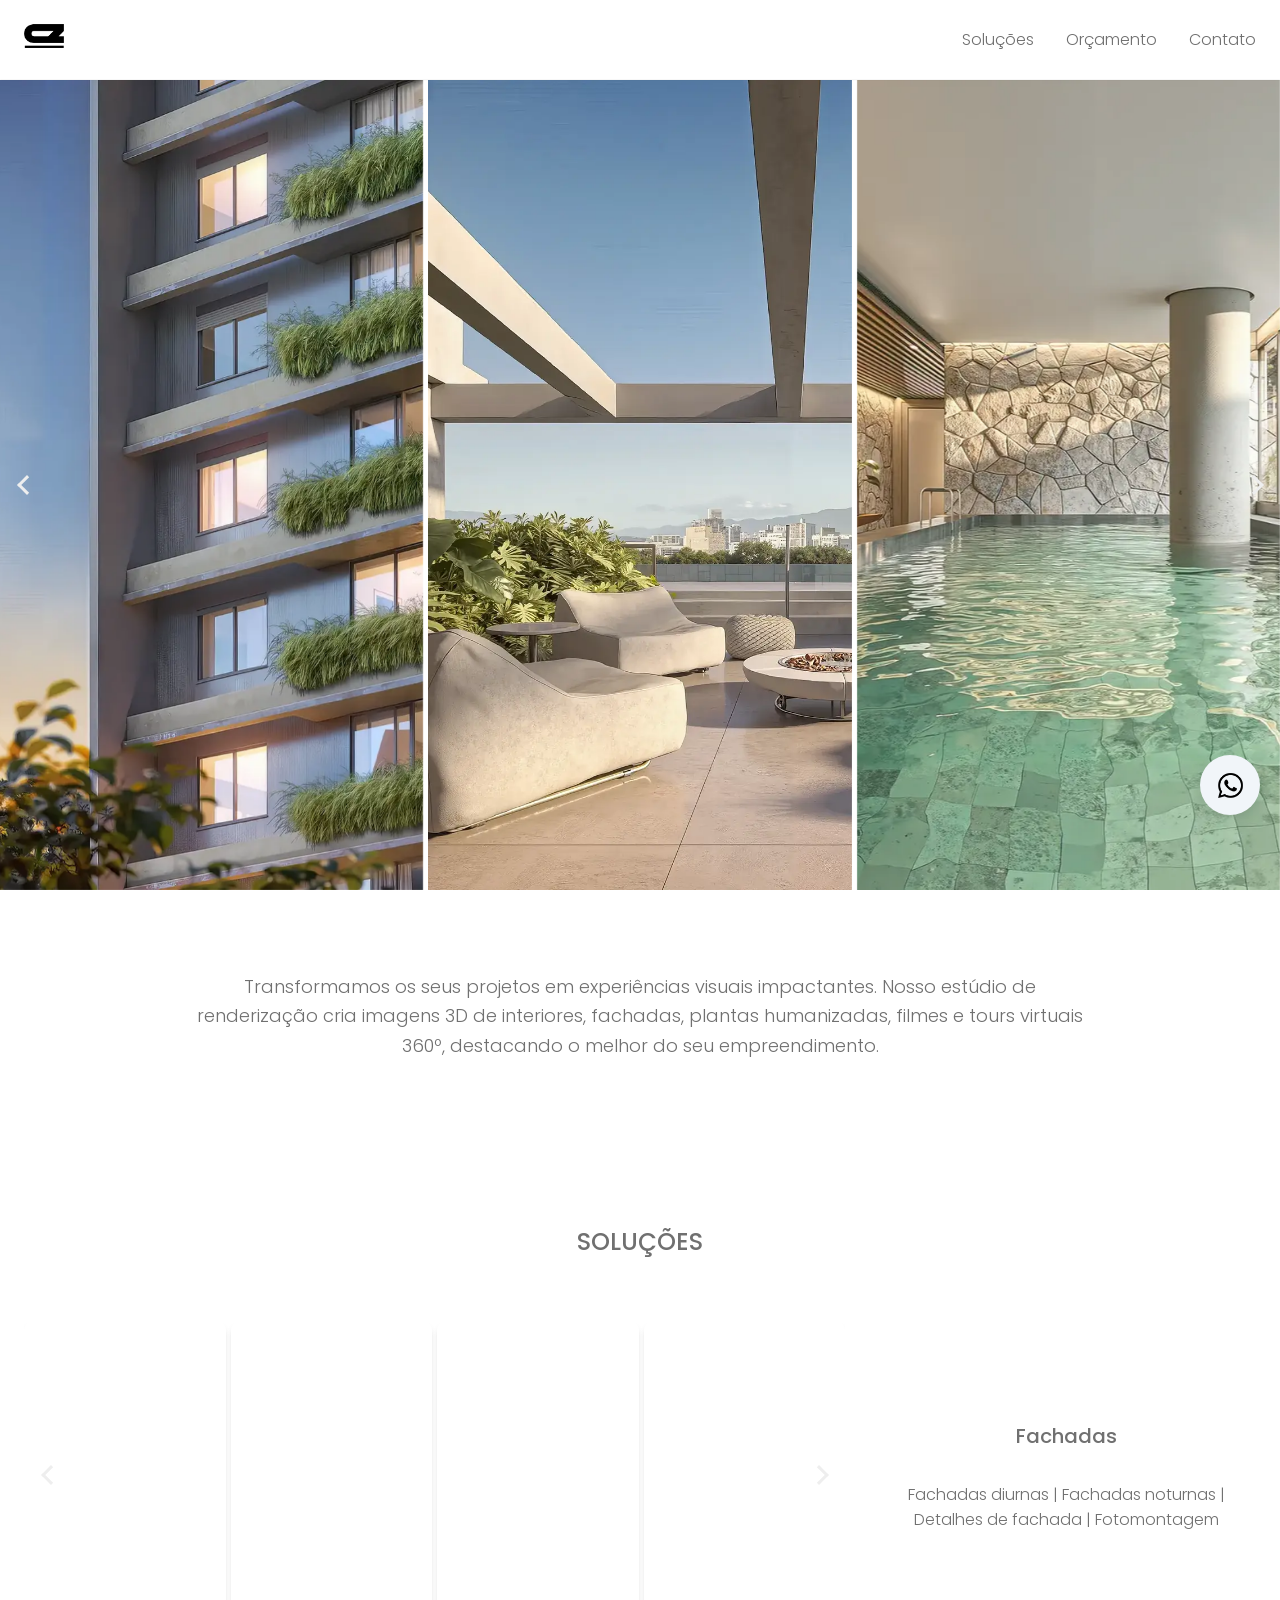
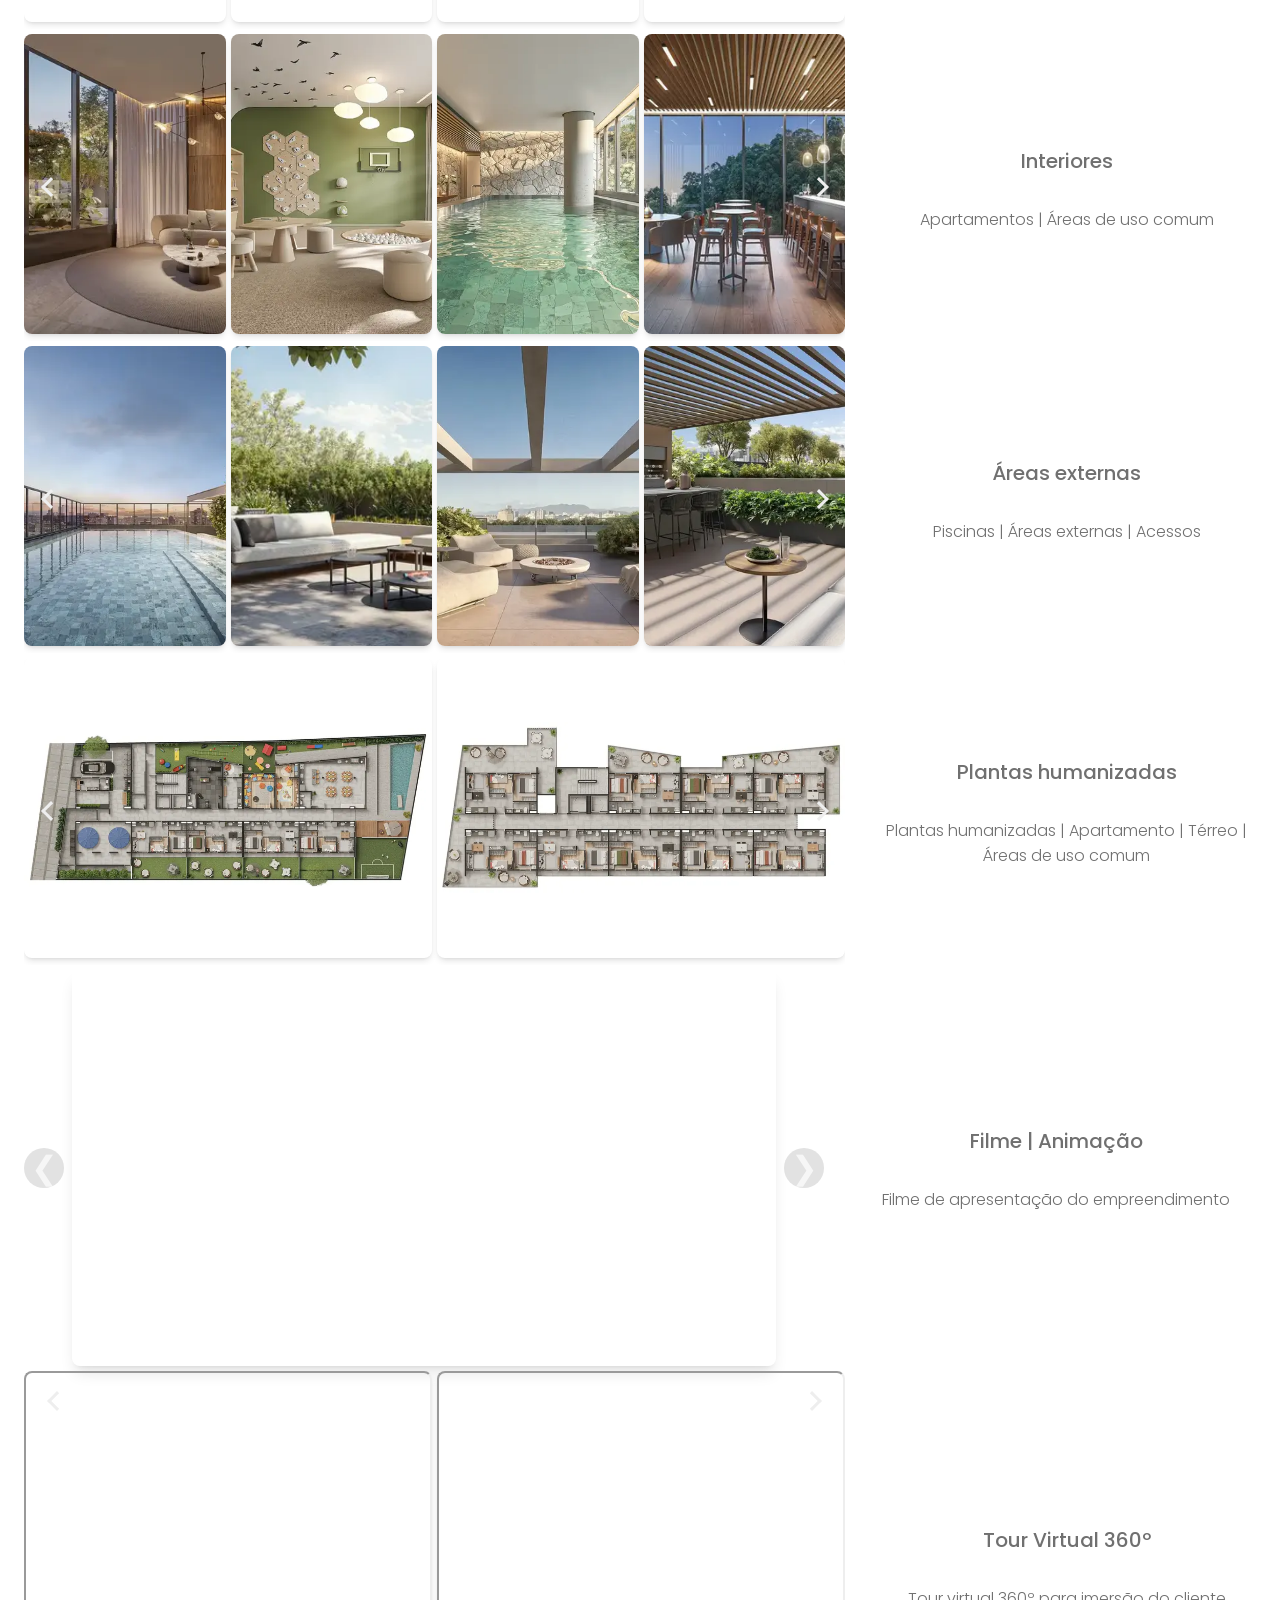
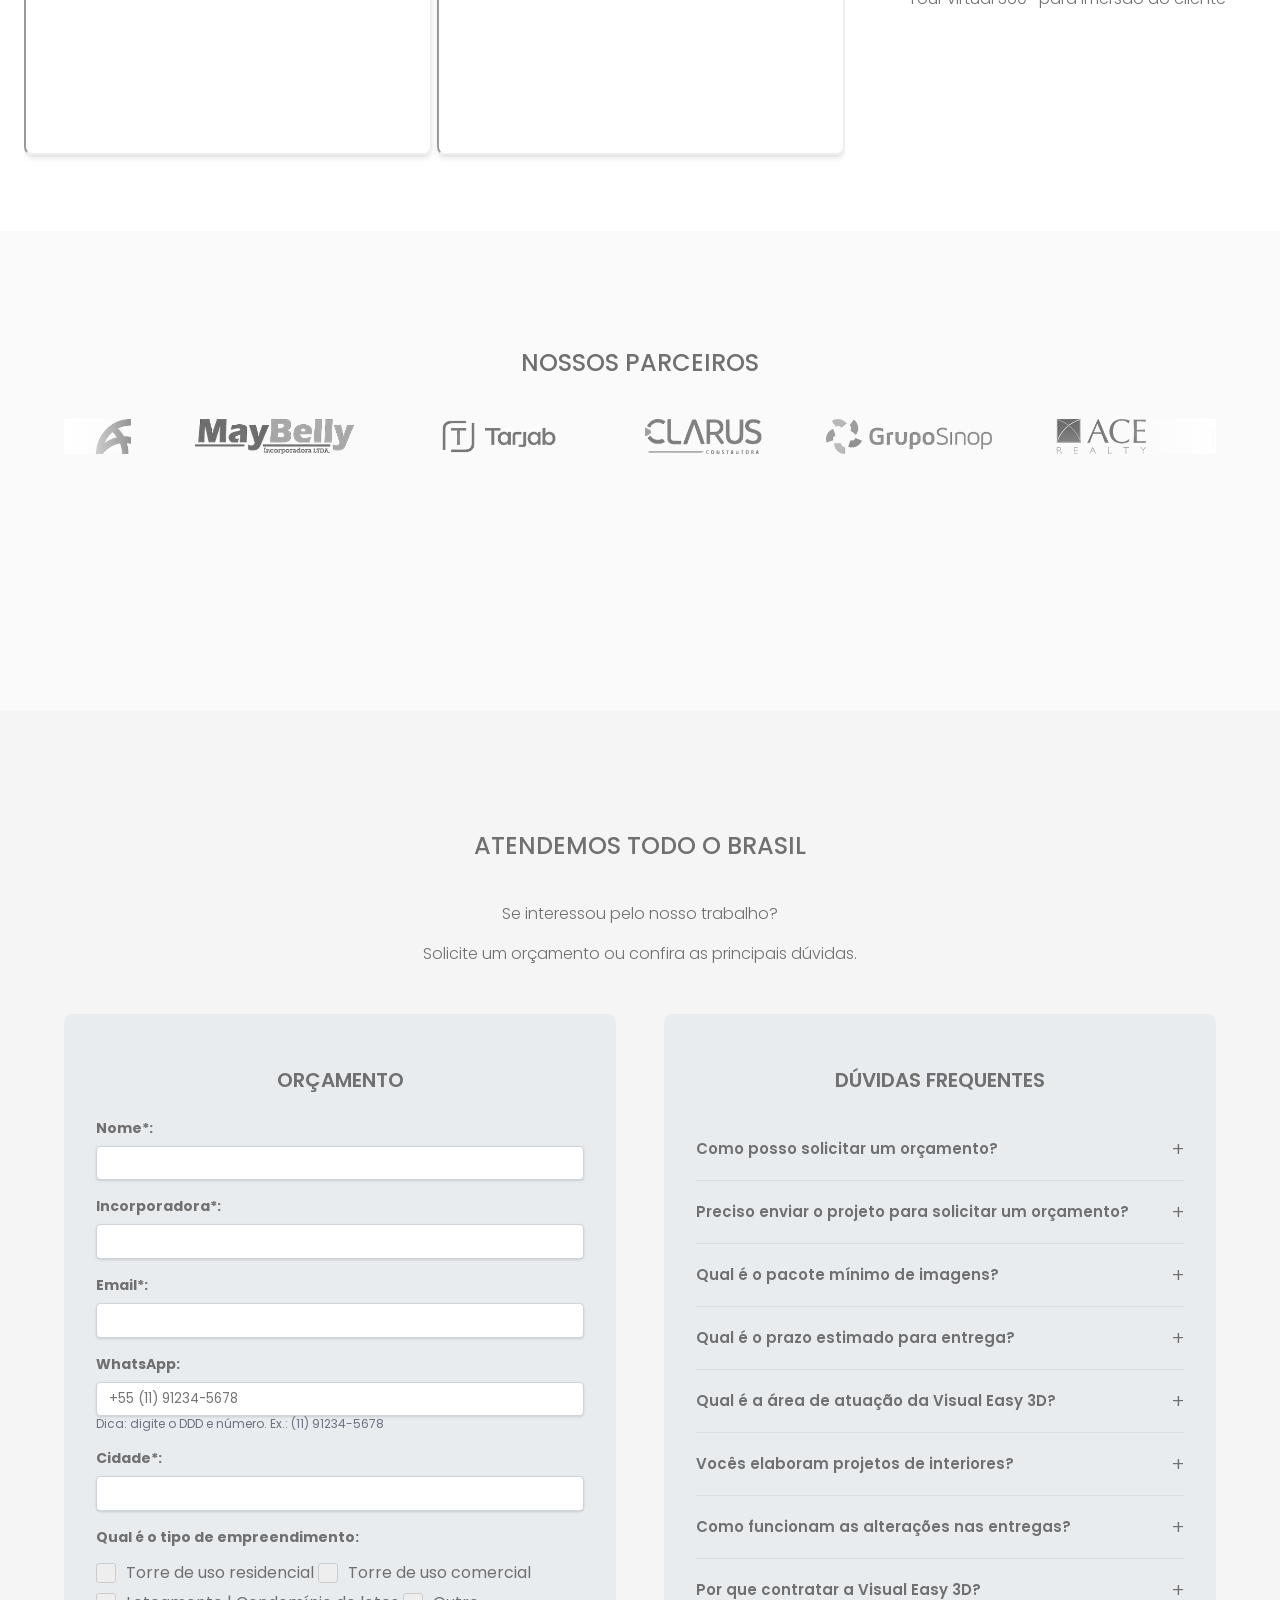
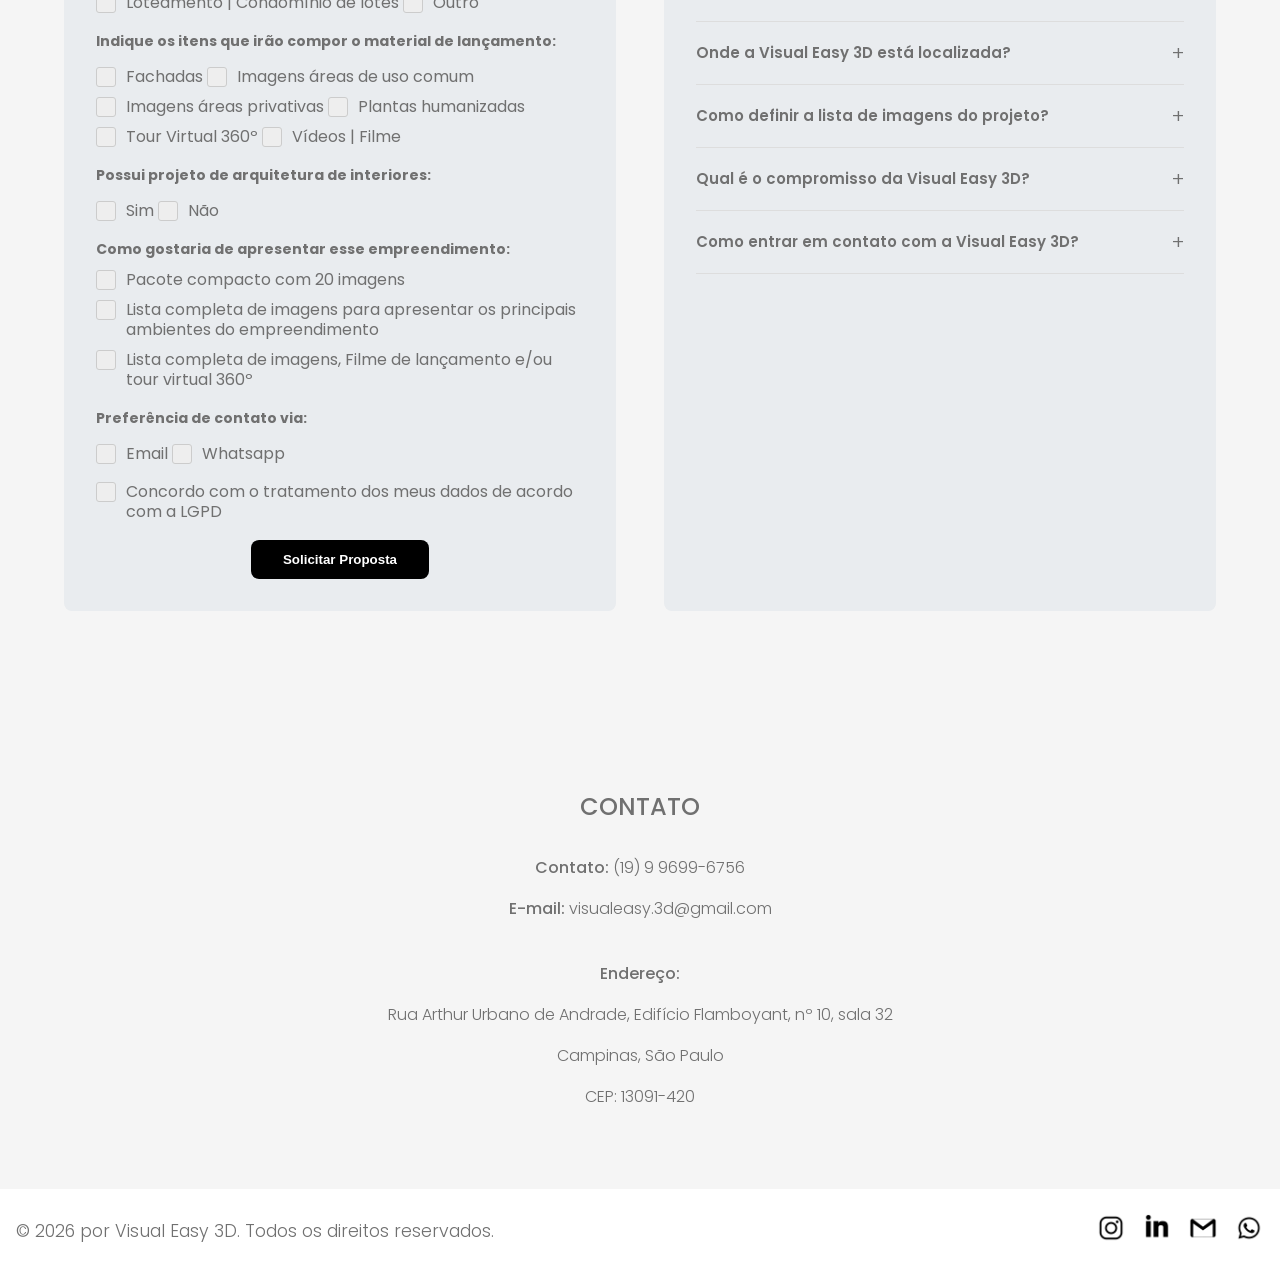
==== commit cf0ac329: "Fix: Increment cache buster to force script update" ====
--- a/index.html
+++ b/index.html
@@ -11,7 +11,7 @@
     <link rel="canonical" href="https://visualeasy.com.br/" />
     <link rel="alternate" href="https://visualeasy.com.br/" hreflang="pt-BR" />
 
-    <link rel="icon" href="public/assets/identidade_visual/favicon.webp?v=13" type="image/webp" />
+    <link rel="icon" href="public/assets/identidade_visual/favicon.webp?v=14" type="image/webp" />
 
     <!-- Otimização de Performance (Preconnect + DNS Prefetch) -->
     <link rel="preconnect" href="https://fonts.googleapis.com" />
@@ -52,7 +52,7 @@
     <meta name="twitter:image" content="https://visualeasy.com.br/public/assets/identidade_visual/preview.jpg" />
 
     <!-- Preload LCP Images -->
-    <link rel="preload" href="public/assets/identidade_visual/logo.webp?v=13" as="image" type="image/webp" />
+    <link rel="preload" href="public/assets/identidade_visual/logo.webp?v=14" as="image" type="image/webp" />
     <link rel="preload" as="image" href="public/assets/section_02_carrossel/01.webp"
         imagesrcset="public/assets/section_02_carrossel/01-mobile.webp 800w, public/assets/section_02_carrossel/01.webp 1920w"
         imagesizes="(max-width: 768px) 100vw, 100vw" fetchpriority="high" type="image/webp" />
@@ -68,8 +68,8 @@
     </noscript>
 
     <!-- Custom CSS (Otimizado) -->
-    <link rel="preload" href="public/css/style.min.css?v=13" as="style" />
-    <link rel="stylesheet" href="public/css/style.min.css?v=13">
+    <link rel="preload" href="public/css/style.min.css?v=14" as="style" />
+    <link rel="stylesheet" href="public/css/style.min.css?v=14">
 
     <!-- Schema.org: ProfessionalService -->
     <script type="application/ld+json">
@@ -94,8 +94,8 @@
         "telephone": "+5519996996756",
         "email": "visualeasy.3d@gmail.com",
         "url": "https://visualeasy.com.br",
-        "image": "https://visualeasy.com.br/public/assets/identidade_visual/logo.webp?v=13",
-        "logo": "https://visualeasy.com.br/public/assets/identidade_visual/logo.webp?v=13",
+        "image": "https://visualeasy.com.br/public/assets/identidade_visual/logo.webp?v=14",
+        "logo": "https://visualeasy.com.br/public/assets/identidade_visual/logo.webp?v=14",
         "sameAs": [
           "https://www.instagram.com/visual.easy/",
           "https://www.linkedin.com/company/visual-easy-3d/"
@@ -155,7 +155,7 @@
 
             <div class="font-bold">
                 <a href="https://visualeasy.com.br/" id="logo" aria-label="Visual Easy 3D - Voltar ao topo">
-                    <img src="public/assets/identidade_visual/logo.webp?v=13"
+                    <img src="public/assets/identidade_visual/logo.webp?v=14"
                         alt="Logotipo Visual Easy 3D - Estúdio especializado em renderização 3D arquitetônica de alta qualidade"
                         class="logo" width="160" height="40" />
                 </a>
@@ -1089,7 +1089,7 @@
 
     <a href="https://wa.me/5519996996756" target="_blank" rel="noopener noreferrer" class="whatsapp-float"
         aria-label="Contato WhatsApp" title="Abrir WhatsApp">
-        <img src="public/assets/identidade_visual/whatsapp-icon.webp?v=13"
+        <img src="public/assets/identidade_visual/whatsapp-icon.webp?v=14"
             alt="Ícone WhatsApp - Entre em contato para orçamentos de renderização 3D" width="35" height="35"
             loading="lazy" decoding="async">
     </a>
@@ -1101,22 +1101,22 @@
             <div class="flex justify-end">
                 <a href="https://www.instagram.com/visual.easy/" target="_blank" rel="noopener noreferrer"
                     class="hover:text-gray-500 transition duration-300" aria-label="Instagram">
-                    <img src="public/assets/identidade_visual/instagram-icon.webp?v=13" alt="Ícone Instagram"
+                    <img src="public/assets/identidade_visual/instagram-icon.webp?v=14" alt="Ícone Instagram"
                         class="h-8 w-8" width="32" height="32" loading="lazy" decoding="async">
                 </a>
                 <a href="https://www.linkedin.com/company/visual-easy-3d/" target="_blank" rel="noopener noreferrer"
                     class="hover:text-gray-500 transition duration-300" aria-label="LinkedIn">
-                    <img src="public/assets/identidade_visual/linkedin-icon.webp?v=13" alt="Ícone LinkedIn"
+                    <img src="public/assets/identidade_visual/linkedin-icon.webp?v=14" alt="Ícone LinkedIn"
                         class="h-8 w-8" width="32" height="32" loading="lazy" decoding="async">
                 </a>
                 <a href="mailto:visualeasy.3d@gmail.com" class="hover:text-gray-500 transition duration-300"
                     aria-label="Email">
-                    <img src="public/assets/identidade_visual/email-icon.webp?v=13" alt="Ícone Email" class="h-8 w-8"
+                    <img src="public/assets/identidade_visual/email-icon.webp?v=14" alt="Ícone Email" class="h-8 w-8"
                         width="32" height="32" loading="lazy" decoding="async">
                 </a>
                 <a href="https://wa.me/5519996996756" target="_blank" rel="noopener noreferrer"
                     class="hover:text-gray-500 transition duration-300" aria-label="WhatsApp">
-                    <img src="public/assets/identidade_visual/whatsapp-icon.webp?v=13" alt="WhatsApp" class="h-8 w-8"
+                    <img src="public/assets/identidade_visual/whatsapp-icon.webp?v=14" alt="WhatsApp" class="h-8 w-8"
                         width="32" height="32" loading="lazy" decoding="async">
                 </a>
             </div>
@@ -1128,17 +1128,17 @@
         <div class="container mx-auto flex justify-between items-center">
             <a href="https://www.instagram.com/visual.easy/" target="_blank" rel="noopener noreferrer"
                 class="hover:text-gray-500 transition duration-300" aria-label="Instagram">
-                <img src="public/assets/identidade_visual/instagram-icon-grey.webp?v=13" alt="Instagram" class="h-8 w-8"
+                <img src="public/assets/identidade_visual/instagram-icon-grey.webp?v=14" alt="Instagram" class="h-8 w-8"
                     width="32" height="32" loading="lazy" decoding="async">
             </a>
             <a href="mailto:visualeasy.3d@gmail.com" class="hover:text-gray-500 transition duration-300"
                 aria-label="Email">
-                <img src="public/assets/identidade_visual/email-icon-grey.webp?v=13" alt="Email" class="h-8 w-8"
+                <img src="public/assets/identidade_visual/email-icon-grey.webp?v=14" alt="Email" class="h-8 w-8"
                     width="32" height="32" loading="lazy" decoding="async">
             </a>
             <a href="https://wa.me/5519996996756" target="_blank" rel="noopener noreferrer"
                 class="hover:text-gray-500 transition duration-300" aria-label="WhatsApp">
-                <img src="public/assets/identidade_visual/whatsapp-icon-grey.webp?v=13" alt="WhatsApp" class="h-8 w-8"
+                <img src="public/assets/identidade_visual/whatsapp-icon-grey.webp?v=14" alt="WhatsApp" class="h-8 w-8"
                     width="32" height="32" loading="lazy" decoding="async">
             </a>
         </div>
@@ -1147,7 +1147,7 @@
     <script src="https://cdn.jsdelivr.net/npm/swiper@11.2.3/swiper-bundle.min.js"
         integrity="sha384-1V0j62sSxmNnx3QxKu2KcEW9SYIq0fhQ5dk1/knyyLWY/7zUuZ7CRUQFdHbSTTpV" crossorigin="anonymous"
         defer></script>
-    <script src="public/js/script.min.js?v=13" defer></script>
+    <script src="public/js/script.min.js?v=14" defer></script>
 </body>
 
 </html>
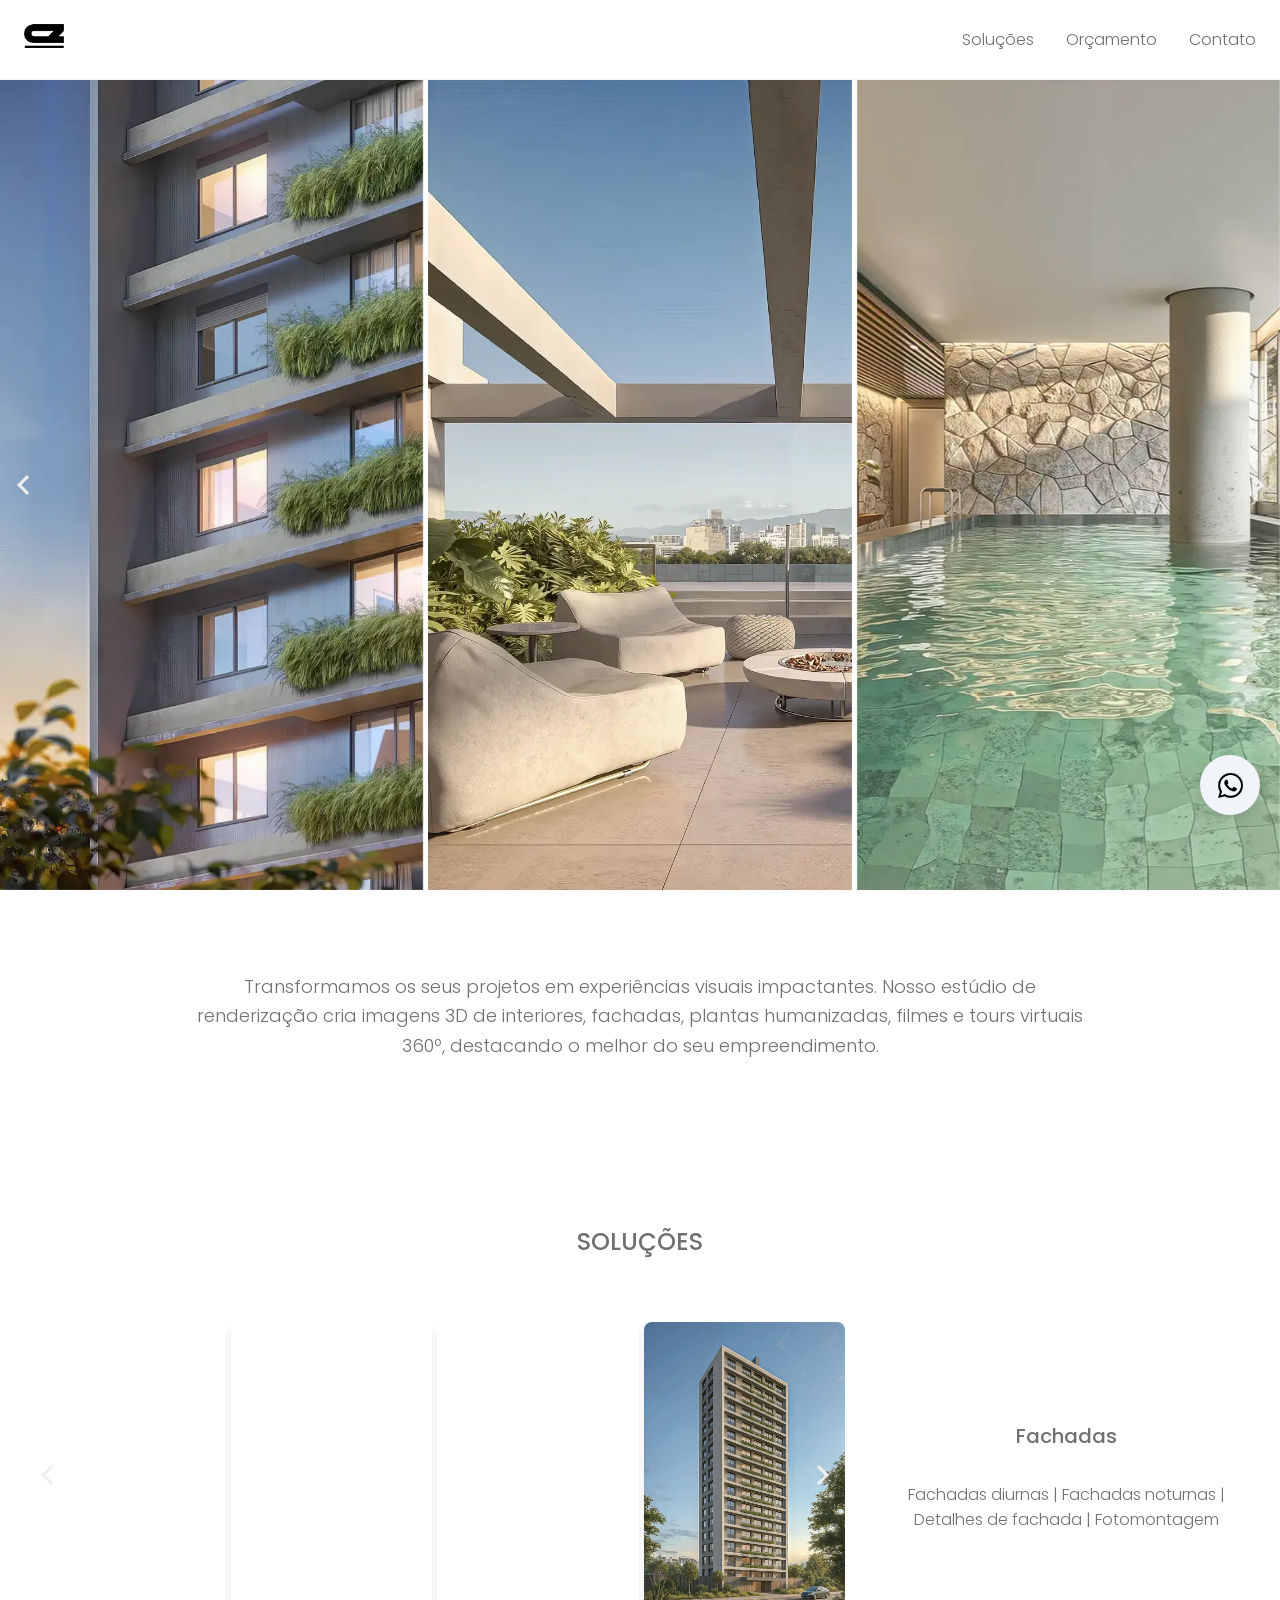
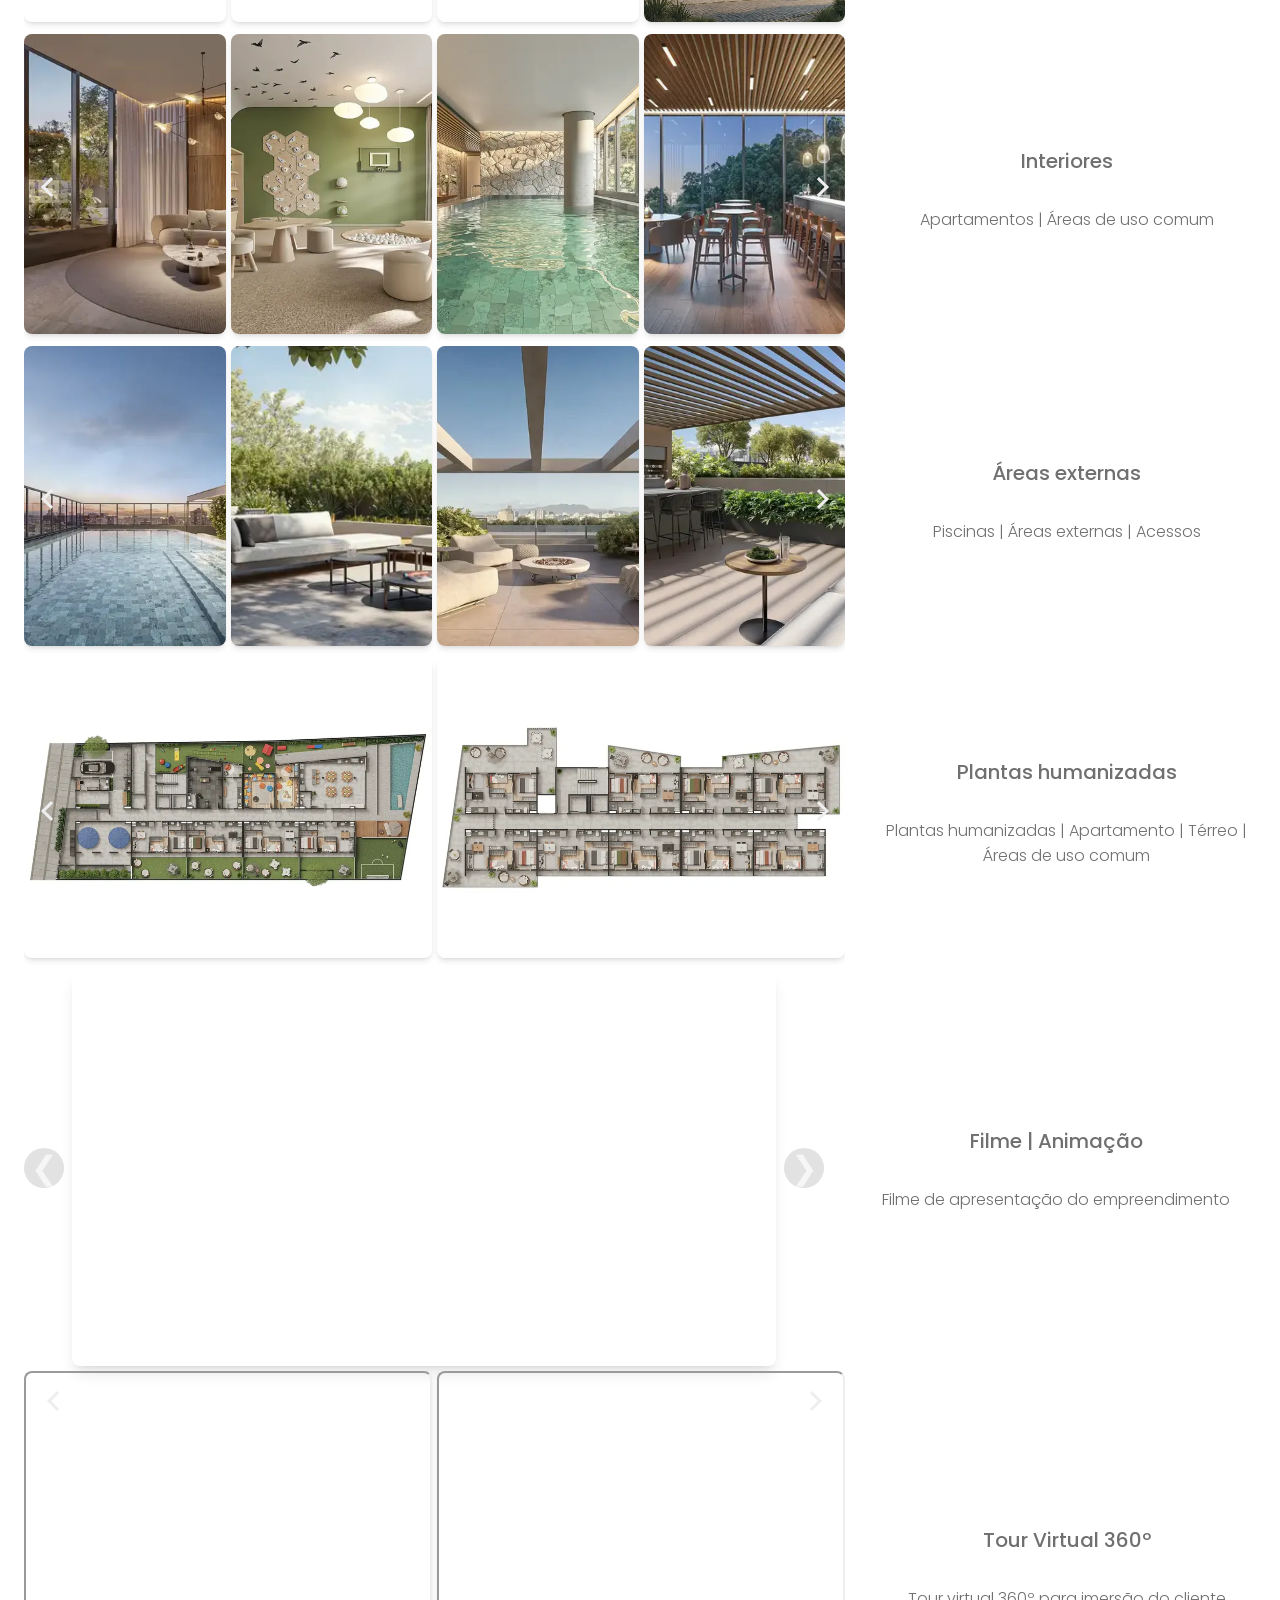
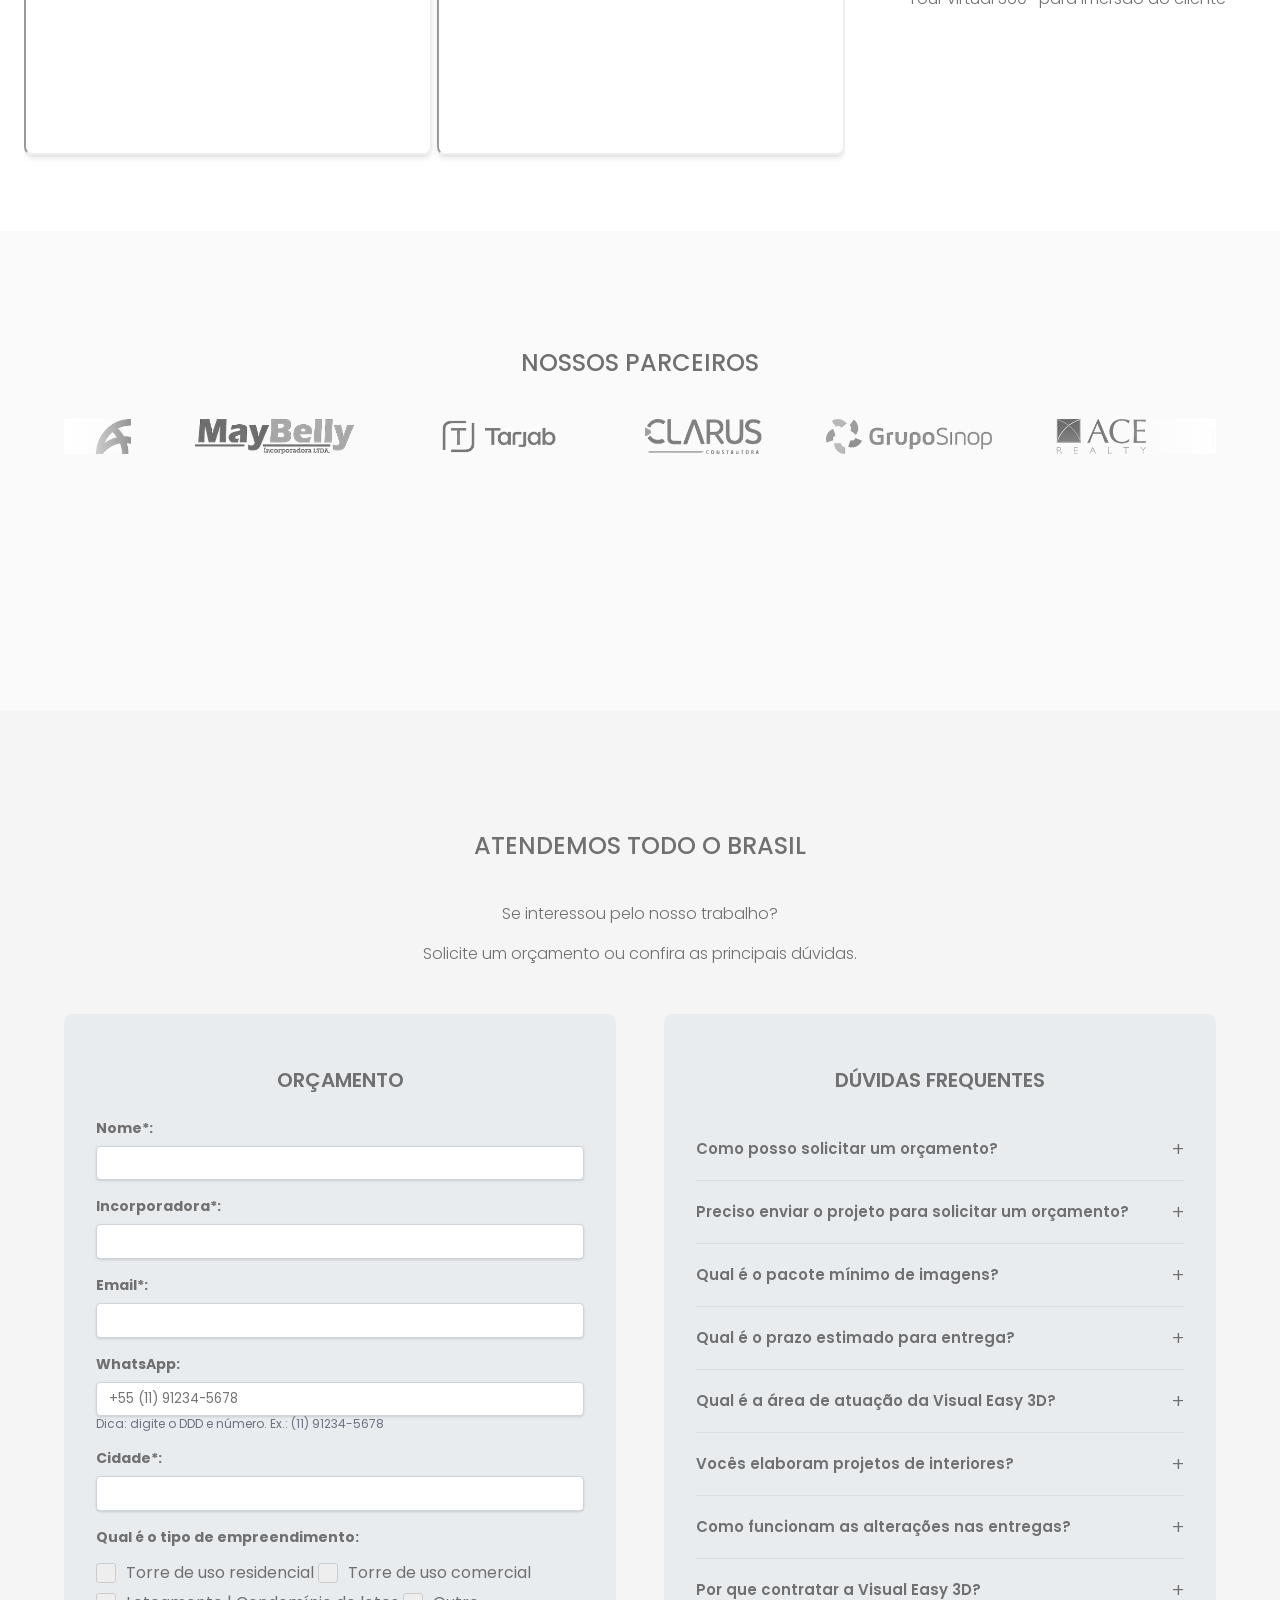
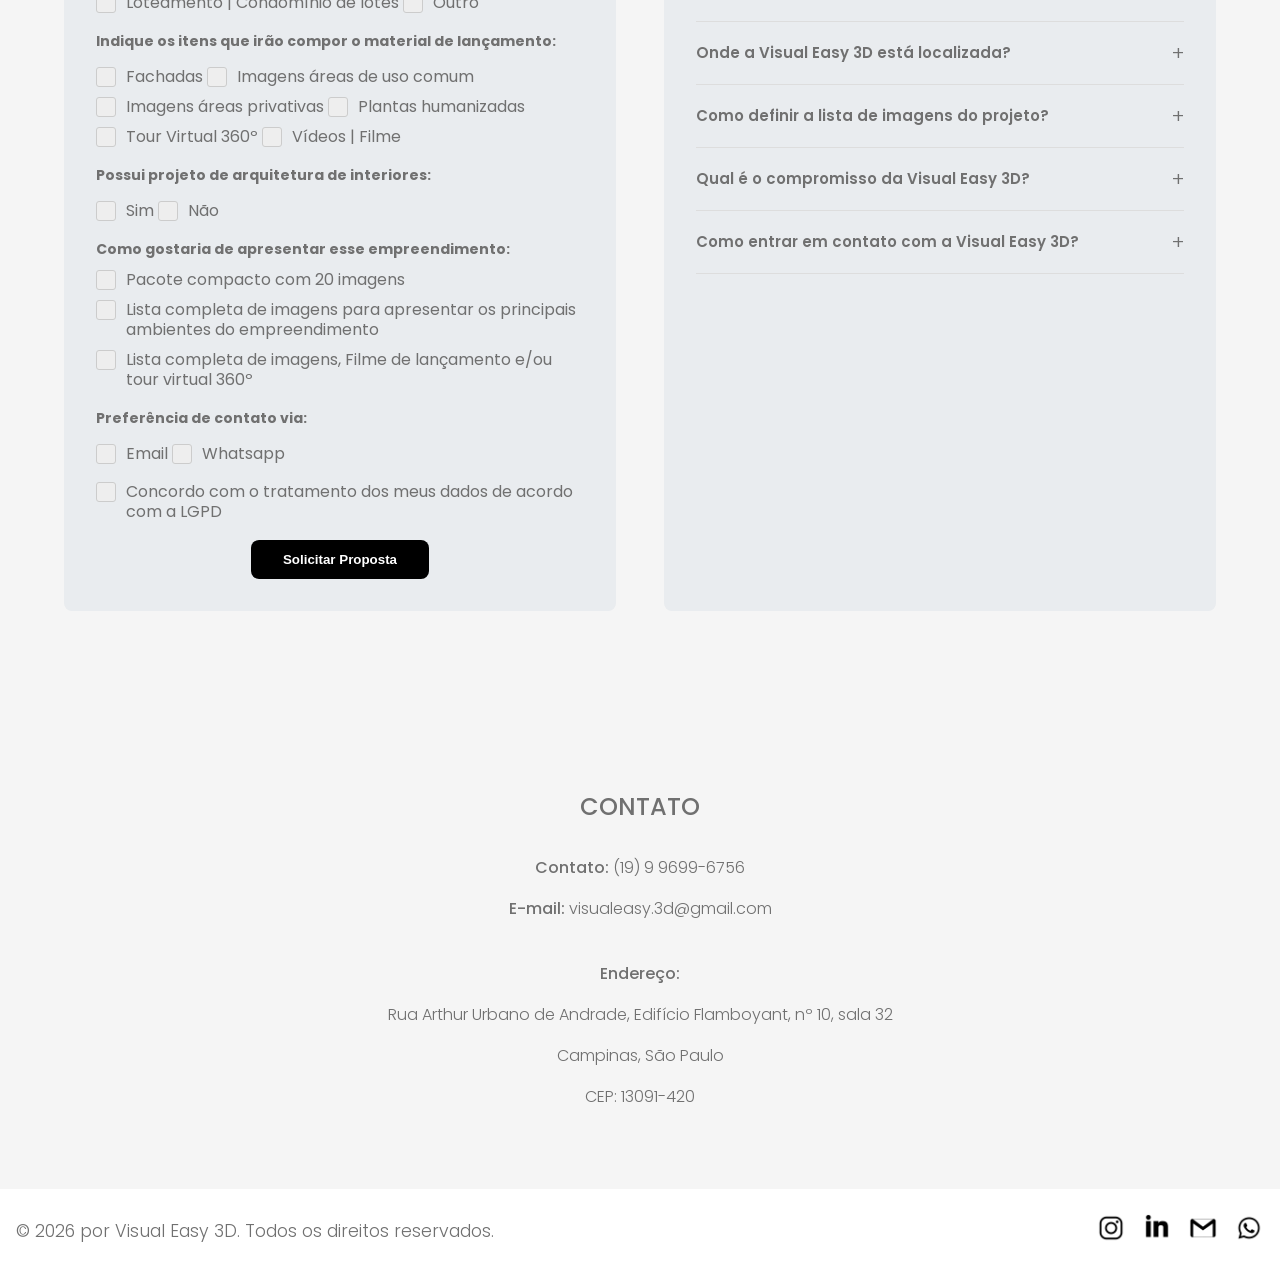
==== commit 6f74bc17: "Fix: Bypass external Cloudflare CSP using hidden iframe native form submit" ====
--- a/index.html
+++ b/index.html
@@ -11,7 +11,7 @@
     <link rel="canonical" href="https://visualeasy.com.br/" />
     <link rel="alternate" href="https://visualeasy.com.br/" hreflang="pt-BR" />
 
-    <link rel="icon" href="public/assets/identidade_visual/favicon.webp?v=14" type="image/webp" />
+    <link rel="icon" href="public/assets/identidade_visual/favicon.webp?v=15" type="image/webp" />
 
     <!-- Otimização de Performance (Preconnect + DNS Prefetch) -->
     <link rel="preconnect" href="https://fonts.googleapis.com" />
@@ -52,7 +52,7 @@
     <meta name="twitter:image" content="https://visualeasy.com.br/public/assets/identidade_visual/preview.jpg" />
 
     <!-- Preload LCP Images -->
-    <link rel="preload" href="public/assets/identidade_visual/logo.webp?v=14" as="image" type="image/webp" />
+    <link rel="preload" href="public/assets/identidade_visual/logo.webp?v=15" as="image" type="image/webp" />
     <link rel="preload" as="image" href="public/assets/section_02_carrossel/01.webp"
         imagesrcset="public/assets/section_02_carrossel/01-mobile.webp 800w, public/assets/section_02_carrossel/01.webp 1920w"
         imagesizes="(max-width: 768px) 100vw, 100vw" fetchpriority="high" type="image/webp" />
@@ -68,8 +68,8 @@
     </noscript>
 
     <!-- Custom CSS (Otimizado) -->
-    <link rel="preload" href="public/css/style.min.css?v=14" as="style" />
-    <link rel="stylesheet" href="public/css/style.min.css?v=14">
+    <link rel="preload" href="public/css/style.min.css?v=15" as="style" />
+    <link rel="stylesheet" href="public/css/style.min.css?v=15">
 
     <!-- Schema.org: ProfessionalService -->
     <script type="application/ld+json">
@@ -94,8 +94,8 @@
         "telephone": "+5519996996756",
         "email": "visualeasy.3d@gmail.com",
         "url": "https://visualeasy.com.br",
-        "image": "https://visualeasy.com.br/public/assets/identidade_visual/logo.webp?v=14",
-        "logo": "https://visualeasy.com.br/public/assets/identidade_visual/logo.webp?v=14",
+        "image": "https://visualeasy.com.br/public/assets/identidade_visual/logo.webp?v=15",
+        "logo": "https://visualeasy.com.br/public/assets/identidade_visual/logo.webp?v=15",
         "sameAs": [
           "https://www.instagram.com/visual.easy/",
           "https://www.linkedin.com/company/visual-easy-3d/"
@@ -155,7 +155,7 @@
 
             <div class="font-bold">
                 <a href="https://visualeasy.com.br/" id="logo" aria-label="Visual Easy 3D - Voltar ao topo">
-                    <img src="public/assets/identidade_visual/logo.webp?v=14"
+                    <img src="public/assets/identidade_visual/logo.webp?v=15"
                         alt="Logotipo Visual Easy 3D - Estúdio especializado em renderização 3D arquitetônica de alta qualidade"
                         class="logo" width="160" height="40" />
                 </a>
@@ -1089,7 +1089,7 @@
 
     <a href="https://wa.me/5519996996756" target="_blank" rel="noopener noreferrer" class="whatsapp-float"
         aria-label="Contato WhatsApp" title="Abrir WhatsApp">
-        <img src="public/assets/identidade_visual/whatsapp-icon.webp?v=14"
+        <img src="public/assets/identidade_visual/whatsapp-icon.webp?v=15"
             alt="Ícone WhatsApp - Entre em contato para orçamentos de renderização 3D" width="35" height="35"
             loading="lazy" decoding="async">
     </a>
@@ -1101,22 +1101,22 @@
             <div class="flex justify-end">
                 <a href="https://www.instagram.com/visual.easy/" target="_blank" rel="noopener noreferrer"
                     class="hover:text-gray-500 transition duration-300" aria-label="Instagram">
-                    <img src="public/assets/identidade_visual/instagram-icon.webp?v=14" alt="Ícone Instagram"
+                    <img src="public/assets/identidade_visual/instagram-icon.webp?v=15" alt="Ícone Instagram"
                         class="h-8 w-8" width="32" height="32" loading="lazy" decoding="async">
                 </a>
                 <a href="https://www.linkedin.com/company/visual-easy-3d/" target="_blank" rel="noopener noreferrer"
                     class="hover:text-gray-500 transition duration-300" aria-label="LinkedIn">
-                    <img src="public/assets/identidade_visual/linkedin-icon.webp?v=14" alt="Ícone LinkedIn"
+                    <img src="public/assets/identidade_visual/linkedin-icon.webp?v=15" alt="Ícone LinkedIn"
                         class="h-8 w-8" width="32" height="32" loading="lazy" decoding="async">
                 </a>
                 <a href="mailto:visualeasy.3d@gmail.com" class="hover:text-gray-500 transition duration-300"
                     aria-label="Email">
-                    <img src="public/assets/identidade_visual/email-icon.webp?v=14" alt="Ícone Email" class="h-8 w-8"
+                    <img src="public/assets/identidade_visual/email-icon.webp?v=15" alt="Ícone Email" class="h-8 w-8"
                         width="32" height="32" loading="lazy" decoding="async">
                 </a>
                 <a href="https://wa.me/5519996996756" target="_blank" rel="noopener noreferrer"
                     class="hover:text-gray-500 transition duration-300" aria-label="WhatsApp">
-                    <img src="public/assets/identidade_visual/whatsapp-icon.webp?v=14" alt="WhatsApp" class="h-8 w-8"
+                    <img src="public/assets/identidade_visual/whatsapp-icon.webp?v=15" alt="WhatsApp" class="h-8 w-8"
                         width="32" height="32" loading="lazy" decoding="async">
                 </a>
             </div>
@@ -1128,17 +1128,17 @@
         <div class="container mx-auto flex justify-between items-center">
             <a href="https://www.instagram.com/visual.easy/" target="_blank" rel="noopener noreferrer"
                 class="hover:text-gray-500 transition duration-300" aria-label="Instagram">
-                <img src="public/assets/identidade_visual/instagram-icon-grey.webp?v=14" alt="Instagram" class="h-8 w-8"
+                <img src="public/assets/identidade_visual/instagram-icon-grey.webp?v=15" alt="Instagram" class="h-8 w-8"
                     width="32" height="32" loading="lazy" decoding="async">
             </a>
             <a href="mailto:visualeasy.3d@gmail.com" class="hover:text-gray-500 transition duration-300"
                 aria-label="Email">
-                <img src="public/assets/identidade_visual/email-icon-grey.webp?v=14" alt="Email" class="h-8 w-8"
+                <img src="public/assets/identidade_visual/email-icon-grey.webp?v=15" alt="Email" class="h-8 w-8"
                     width="32" height="32" loading="lazy" decoding="async">
             </a>
             <a href="https://wa.me/5519996996756" target="_blank" rel="noopener noreferrer"
                 class="hover:text-gray-500 transition duration-300" aria-label="WhatsApp">
-                <img src="public/assets/identidade_visual/whatsapp-icon-grey.webp?v=14" alt="WhatsApp" class="h-8 w-8"
+                <img src="public/assets/identidade_visual/whatsapp-icon-grey.webp?v=15" alt="WhatsApp" class="h-8 w-8"
                     width="32" height="32" loading="lazy" decoding="async">
             </a>
         </div>
@@ -1147,7 +1147,7 @@
     <script src="https://cdn.jsdelivr.net/npm/swiper@11.2.3/swiper-bundle.min.js"
         integrity="sha384-1V0j62sSxmNnx3QxKu2KcEW9SYIq0fhQ5dk1/knyyLWY/7zUuZ7CRUQFdHbSTTpV" crossorigin="anonymous"
         defer></script>
-    <script src="public/js/script.min.js?v=14" defer></script>
+    <script src="public/js/script.min.js?v=15" defer></script>
 </body>
 
 </html>
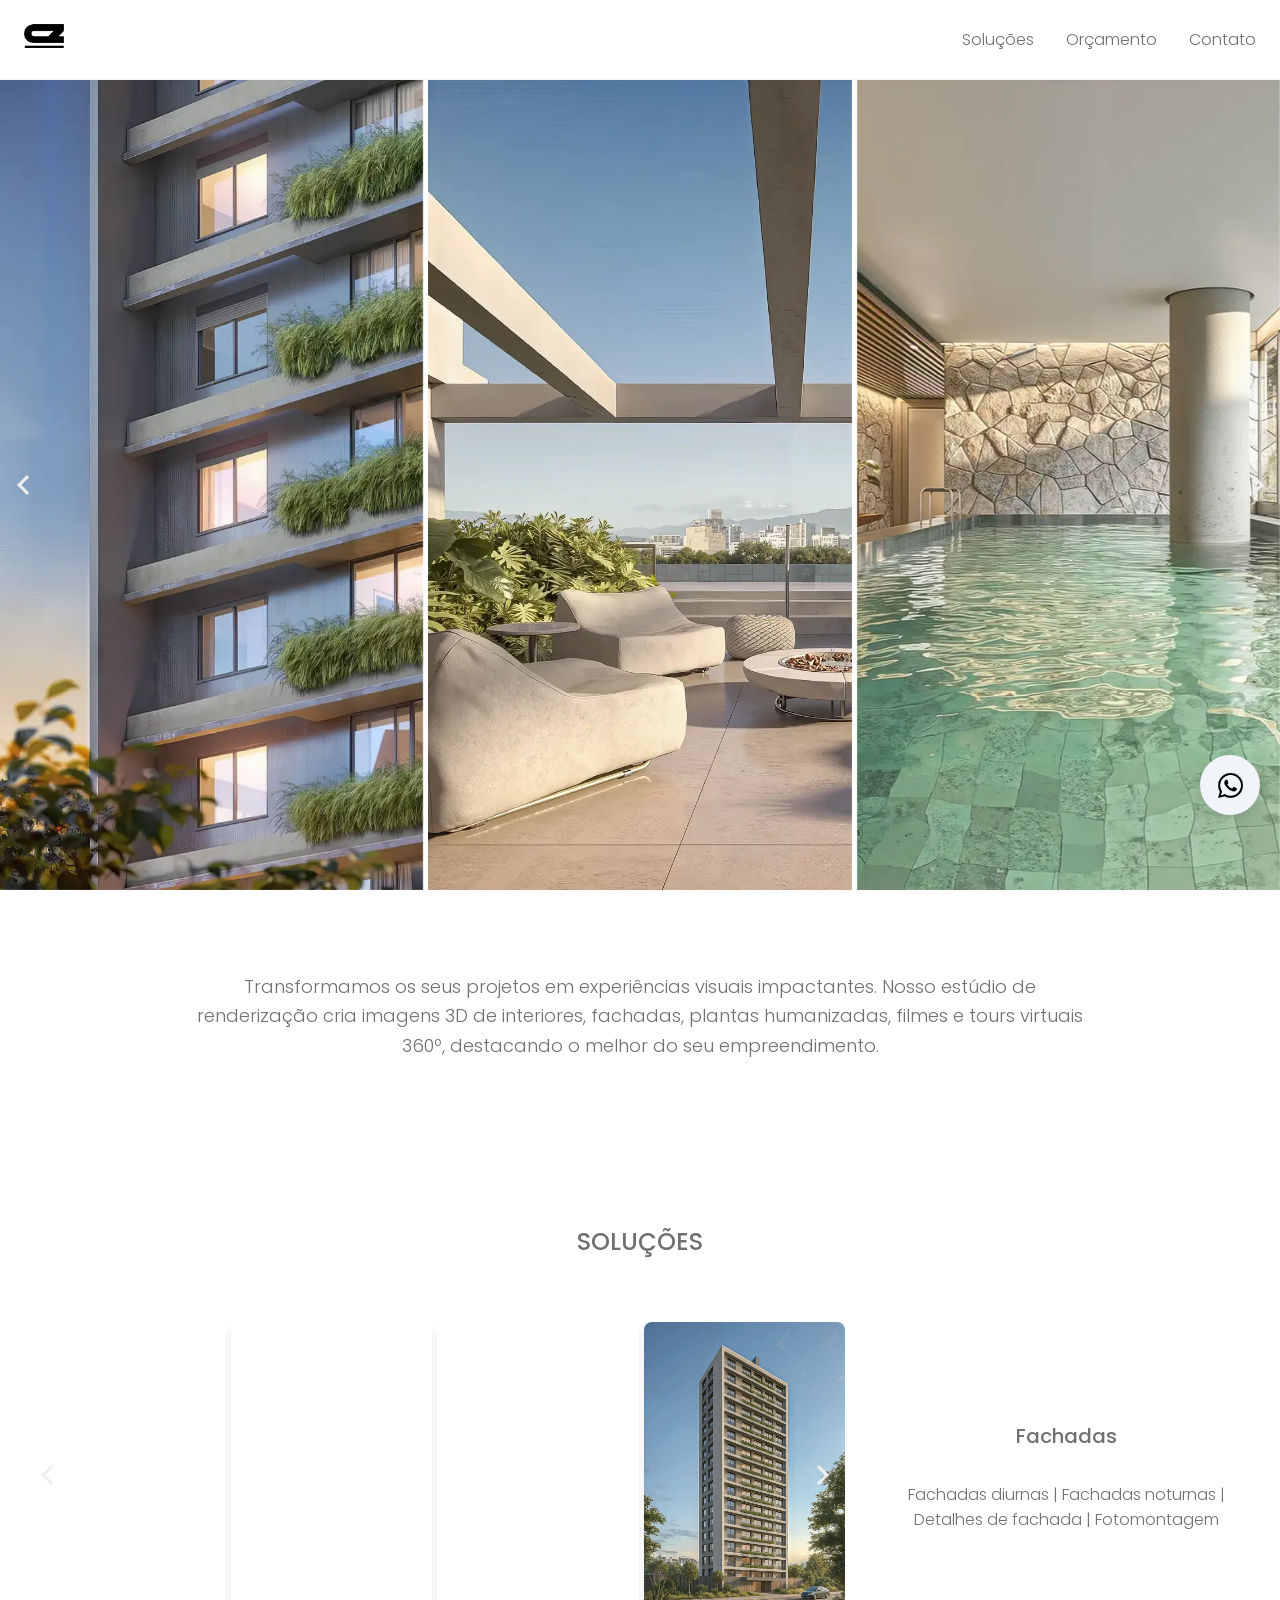
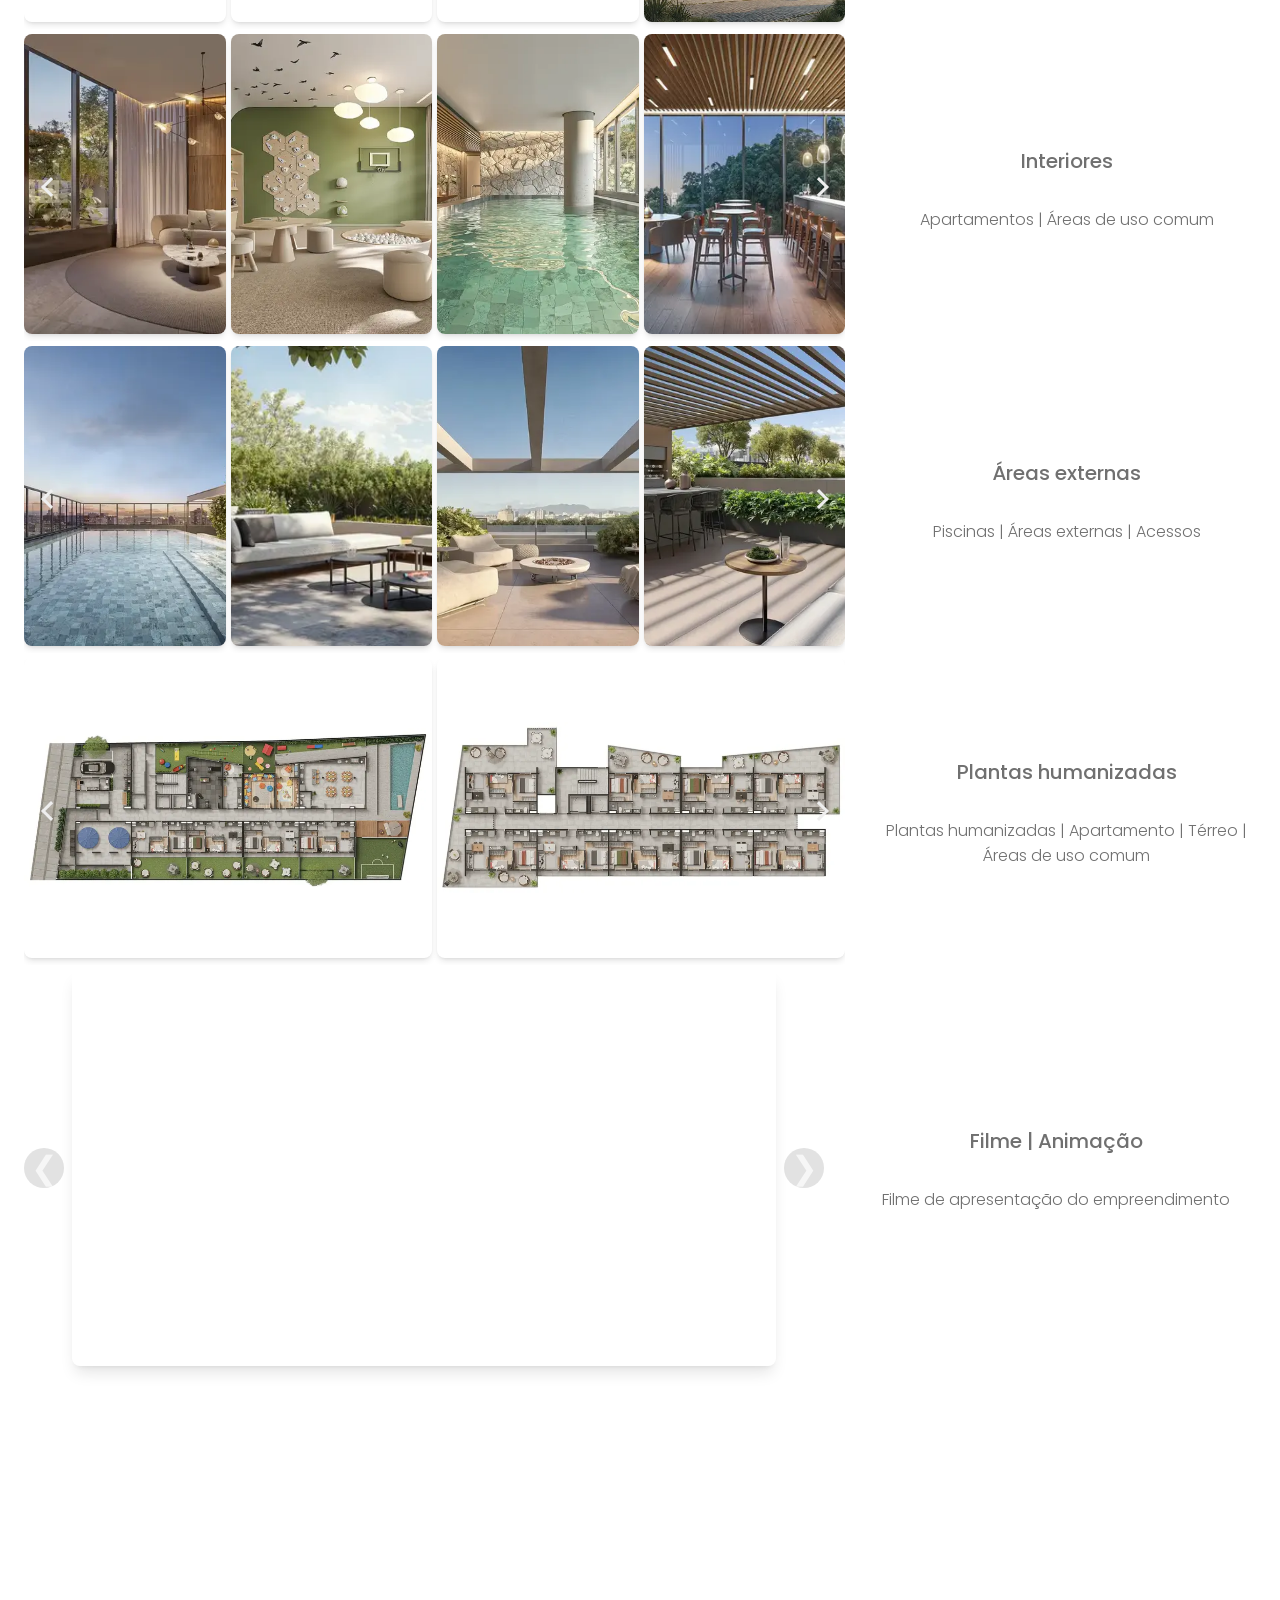
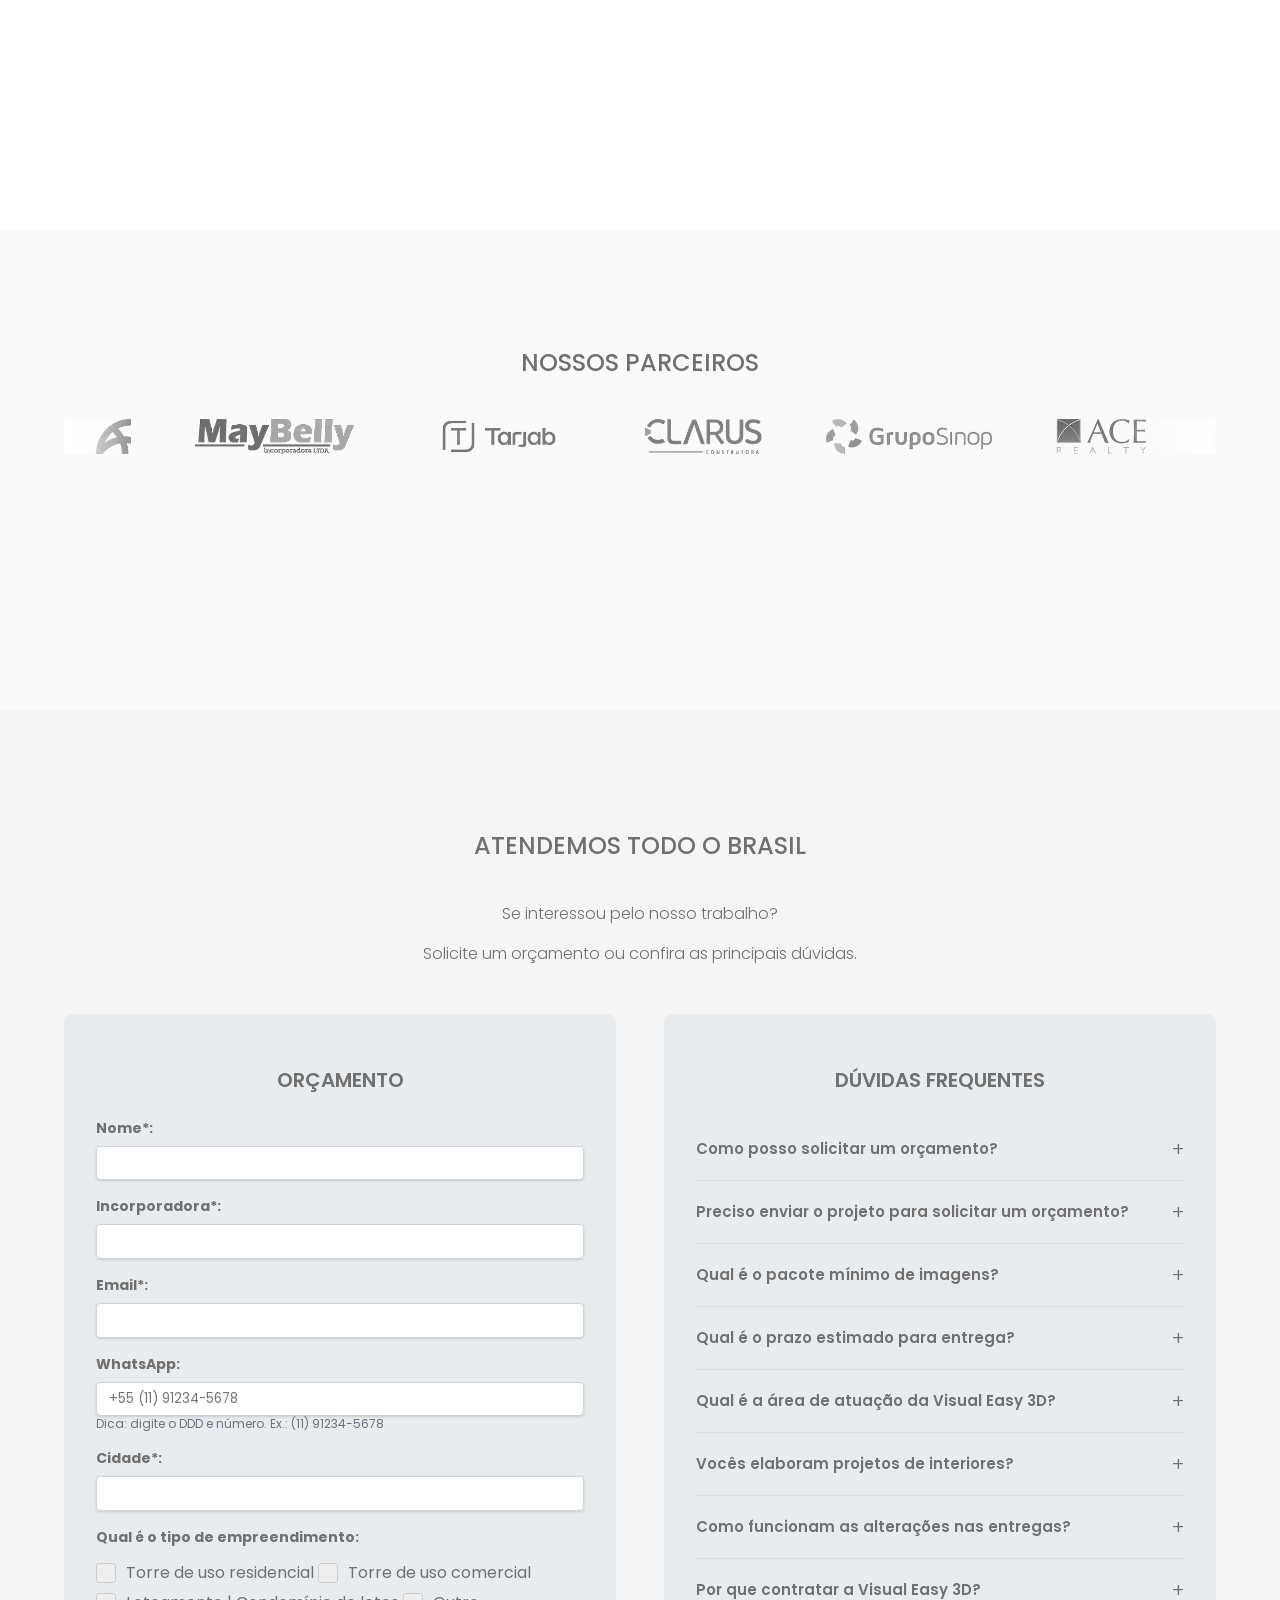
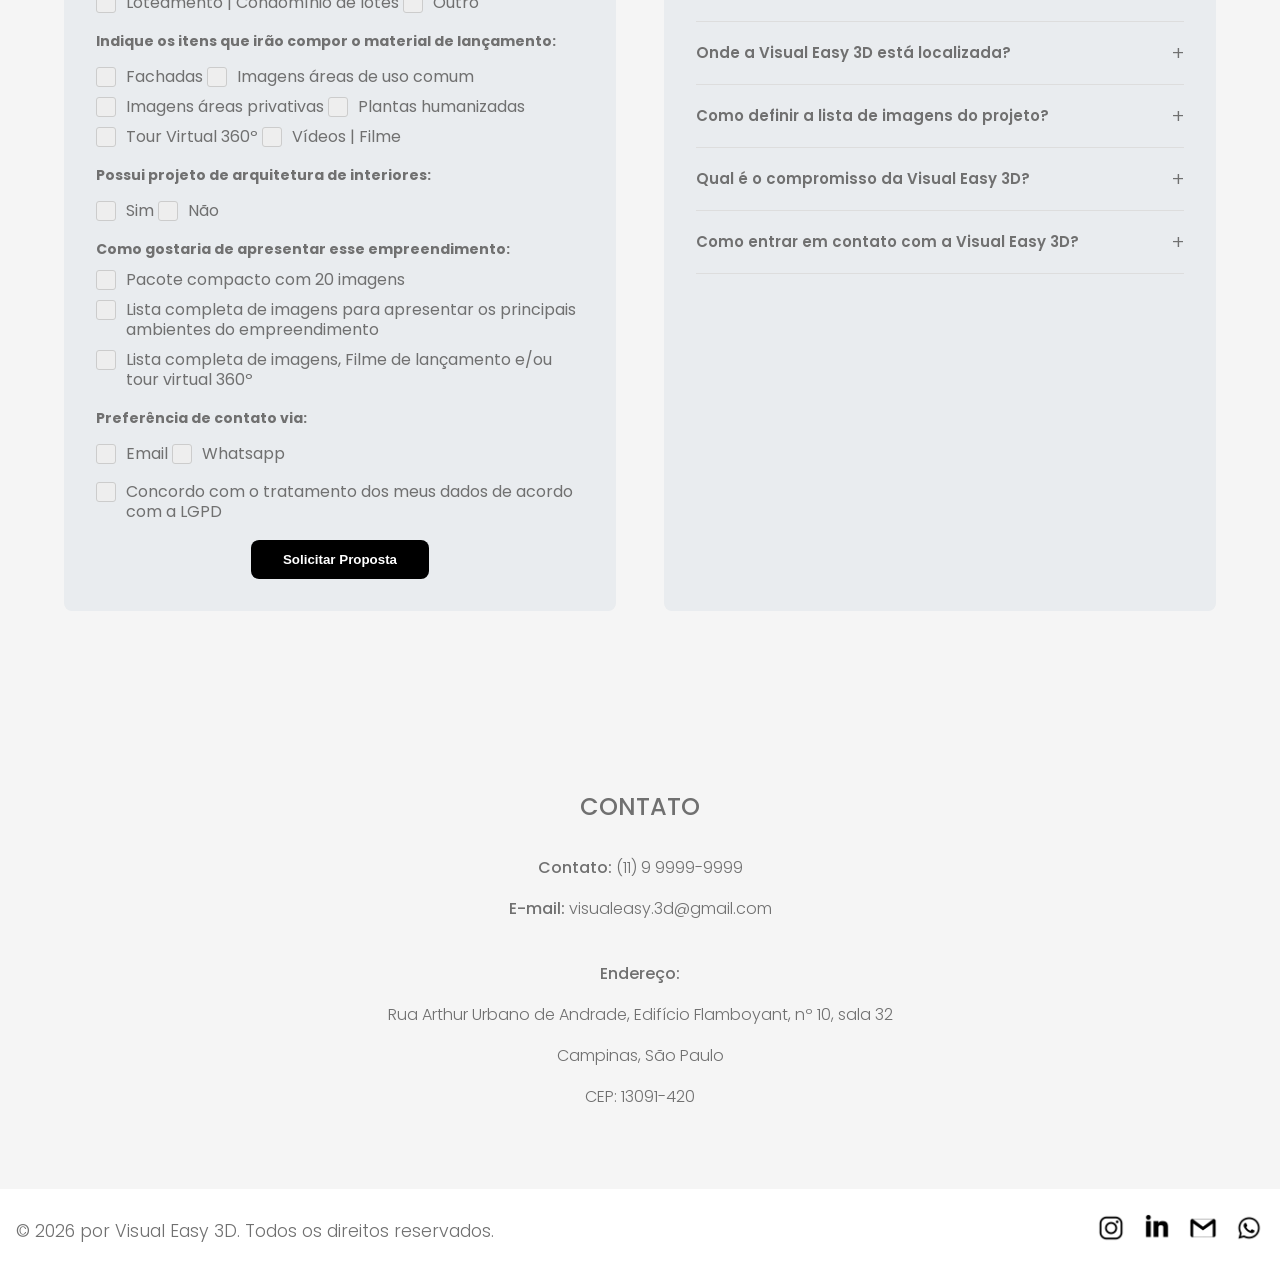
==== commit b7214590: "Update WhatsApp contact number to (11) 9 9999-9999 Co-authored-by: Cursor <cursoragent@cursor.com>" ====
--- a/index.html
+++ b/index.html
@@ -68,8 +68,8 @@
     </noscript>
 
     <!-- Custom CSS (Otimizado) -->
-    <link rel="preload" href="public/css/style.min.css?v=15" as="style" />
-    <link rel="stylesheet" href="public/css/style.min.css?v=15">
+    <link rel="preload" href="public/css/style.min.css?v=16" as="style" />
+    <link rel="stylesheet" href="public/css/style.min.css?v=16">
 
     <!-- Schema.org: ProfessionalService -->
     <script type="application/ld+json">
@@ -91,7 +91,7 @@
           "latitude": "-22.9064",
           "longitude": "-47.0616"
         },
-        "telephone": "+5519996996756",
+        "telephone": "+5511999999999",
         "email": "visualeasy.3d@gmail.com",
         "url": "https://visualeasy.com.br",
         "image": "https://visualeasy.com.br/public/assets/identidade_visual/logo.webp?v=15",
@@ -130,7 +130,7 @@
         "@context": "https://schema.org",
         "@type": "FAQPage",
         "mainEntity": [
-          { "@type": "Question", "name": "Como posso solicitar um orçamento de renderização 3D?", "acceptedAnswer": { "@type": "Answer", "text": "Você pode solicitar um orçamento de forma prática pelo formulário do site, via e-mail (visualeasy.3d@gmail.com) ou pelo WhatsApp (19) 9 9699-6756. Escolha o canal que for mais conveniente para você!" }},
+          { "@type": "Question", "name": "Como posso solicitar um orçamento de renderização 3D?", "acceptedAnswer": { "@type": "Answer", "text": "Você pode solicitar um orçamento de forma prática pelo formulário do site, via e-mail (visualeasy.3d@gmail.com) ou pelo WhatsApp (11) 9 9999-9999. Escolha o canal que for mais conveniente para você!" }},
           { "@type": "Question", "name": "Preciso enviar o projeto para solicitar um orçamento?", "acceptedAnswer": { "@type": "Answer", "text": "Sim, é necessário enviar o projeto para que possamos elaborar o orçamento. Aceitamos arquivos nos formatos PDF ou DWG." }},
           { "@type": "Question", "name": "Qual é o pacote mínimo de imagens 3D?", "acceptedAnswer": { "@type": "Answer", "text": "Nosso orçamento mínimo contempla a criação de 20 imagens realistas." }},
           { "@type": "Question", "name": "Qual é o prazo estimado para entrega das renderizações?", "acceptedAnswer": { "@type": "Answer", "text": "O prazo de entrega é definido após a análise detalhada do projeto. Garantimos pontualidade e qualidade em todas as entregas." }},
@@ -1045,7 +1045,7 @@
                                         Easy 3D?</span><span class="faq-icon">+</span></button>
                                 <div class="faq-answer">
                                     <p>Entre em contato conosco pelo formulário, e-mail (visualeasy.3d@gmail.com) ou
-                                        WhatsApp (19) 9 9699-6756. Estamos prontos para ajudar!</p>
+                                        WhatsApp (11) 9 9999-9999. Estamos prontos para ajudar!</p>
                                 </div>
                             </div>
                         </div>
@@ -1059,7 +1059,7 @@
                 <h2 class="text-2xl font-medium mb-8">CONTATO</h2>
                 <p class="mb-2">
                     <span class="font-medium">Contato:</span>
-                    <a href="tel:+5519996996756" class="font-thin hover:underline">(19) 9 9699-6756</a>
+                    <a href="tel:+5511999999999" class="font-thin hover:underline">(11) 9 9999-9999</a>
                 </p>
                 <p class="mb-10">
                     <span class="font-medium">E-mail:</span>
@@ -1087,7 +1087,7 @@
         </div>
     </main>
 
-    <a href="https://wa.me/5519996996756" target="_blank" rel="noopener noreferrer" class="whatsapp-float"
+    <a href="https://wa.me/5511999999999" target="_blank" rel="noopener noreferrer" class="whatsapp-float"
         aria-label="Contato WhatsApp" title="Abrir WhatsApp">
         <img src="public/assets/identidade_visual/whatsapp-icon.webp?v=15"
             alt="Ícone WhatsApp - Entre em contato para orçamentos de renderização 3D" width="35" height="35"
@@ -1114,7 +1114,7 @@
                     <img src="public/assets/identidade_visual/email-icon.webp?v=15" alt="Ícone Email" class="h-8 w-8"
                         width="32" height="32" loading="lazy" decoding="async">
                 </a>
-                <a href="https://wa.me/5519996996756" target="_blank" rel="noopener noreferrer"
+                <a href="https://wa.me/5511999999999" target="_blank" rel="noopener noreferrer"
                     class="hover:text-gray-500 transition duration-300" aria-label="WhatsApp">
                     <img src="public/assets/identidade_visual/whatsapp-icon.webp?v=15" alt="WhatsApp" class="h-8 w-8"
                         width="32" height="32" loading="lazy" decoding="async">
@@ -1136,7 +1136,7 @@
                 <img src="public/assets/identidade_visual/email-icon-grey.webp?v=15" alt="Email" class="h-8 w-8"
                     width="32" height="32" loading="lazy" decoding="async">
             </a>
-            <a href="https://wa.me/5519996996756" target="_blank" rel="noopener noreferrer"
+            <a href="https://wa.me/5511999999999" target="_blank" rel="noopener noreferrer"
                 class="hover:text-gray-500 transition duration-300" aria-label="WhatsApp">
                 <img src="public/assets/identidade_visual/whatsapp-icon-grey.webp?v=15" alt="WhatsApp" class="h-8 w-8"
                     width="32" height="32" loading="lazy" decoding="async">
@@ -1147,7 +1147,7 @@
     <script src="https://cdn.jsdelivr.net/npm/swiper@11.2.3/swiper-bundle.min.js"
         integrity="sha384-1V0j62sSxmNnx3QxKu2KcEW9SYIq0fhQ5dk1/knyyLWY/7zUuZ7CRUQFdHbSTTpV" crossorigin="anonymous"
         defer></script>
-    <script src="public/js/script.min.js?v=15" defer></script>
+    <script src="public/js/script.min.js?v=17" defer></script>
 </body>
 
 </html>
